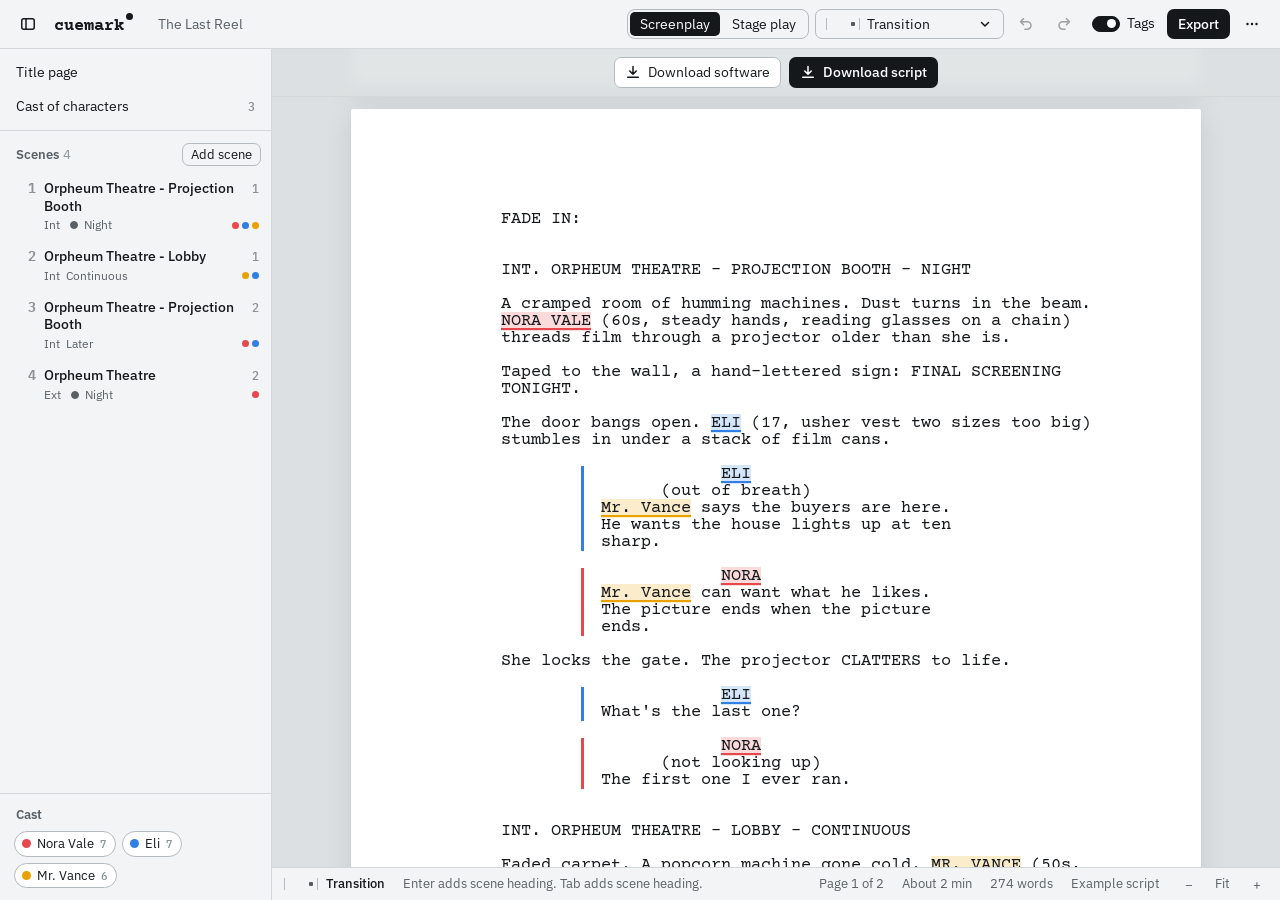
==== index.html @ 4fbd561c "Add the CueMark app with pinned download buttons Single-page screenwriting app: film and stage play " ====
<!DOCTYPE html>
<html lang="en">
<head>
<meta charset="utf-8">
<meta name="viewport" content="width=device-width, initial-scale=1">
<title>CueMark Script Writer</title>
<link rel="preconnect" href="https://fonts.googleapis.com">
<link rel="preconnect" href="https://fonts.gstatic.com" crossorigin>
<link rel="stylesheet" href="https://fonts.googleapis.com/css2?family=Courier+Prime:ital,wght@0,400;0,700;1,400;1,700&family=IBM+Plex+Sans:wght@400;500;600&family=IBM+Plex+Sans+Condensed:wght@500;600&display=swap">
<style id="appcss">
:root{
  /* Ink and paper. The chrome carries no hue, so every color on screen is a cast member.
     Layout: index rail on the left, one US Letter page centre stage, a status strip underneath. */
  --desk:#dde0e2; --panel:#f2f4f5; --paper:#ffffff; --ink:#15181b; --ink-2:#596167; --ink-3:#8a9197;
  --rule:#d3d8db; --rule-2:#b4bbc0; --hover:#e7eaec; --inverse:#ffffff;
  --shadow:0 1px 2px rgb(21 24 27/.08),0 10px 28px rgb(21 24 27/.10);
  --ui:"IBM Plex Sans","Segoe UI",system-ui,sans-serif;
  --ui-c:"IBM Plex Sans Condensed","Arial Narrow",system-ui,sans-serif;
  --type:"Courier Prime","Courier New",Courier,monospace;
  color-scheme:light;
}
@media (prefers-color-scheme:dark){
  :root:not([data-theme="light"]){
    --desk:#0d0f11; --panel:#16191c; --paper:#1d2024; --ink:#e9e7e2; --ink-2:#a3a9ae; --ink-3:#737a80;
    --rule:#2a2f34; --rule-2:#414850; --hover:#23282d; --inverse:#15181b;
    --shadow:0 1px 2px rgb(0 0 0/.5),0 10px 28px rgb(0 0 0/.4);
    color-scheme:dark;
  }
}
:root[data-theme="dark"]{
  --desk:#0d0f11; --panel:#16191c; --paper:#1d2024; --ink:#e9e7e2; --ink-2:#a3a9ae; --ink-3:#737a80;
  --rule:#2a2f34; --rule-2:#414850; --hover:#23282d; --inverse:#15181b;
  --shadow:0 1px 2px rgb(0 0 0/.5),0 10px 28px rgb(0 0 0/.4);
  color-scheme:dark;
}

*{box-sizing:border-box}
html,body{height:100%;margin:0}
body{background:var(--desk);color:var(--ink);font:14px/1.4 var(--ui);-webkit-font-smoothing:antialiased;overflow:hidden}
button,input,textarea{font:inherit;color:inherit}
:focus-visible{outline:2px solid var(--ink);outline-offset:2px}
[hidden]{display:none!important}
h2,h3,p{margin:0}

#app{height:100%;display:grid;grid-template:auto minmax(0,1fr) auto/272px minmax(0,1fr);grid-template-areas:"bar bar" "side stage" "side status"}
#app.no-side{grid-template-columns:0 minmax(0,1fr)}
#app.no-side .side{display:none}

/* ---------- top bar ---------- */
.bar{grid-area:bar;display:flex;align-items:center;gap:6px;padding:8px 12px;background:var(--panel);border-bottom:1px solid var(--rule);min-width:0}
.mark{font:700 17px/1 var(--type);margin:0 8px 0 4px;white-space:nowrap}
.mark::after{content:"";display:inline-block;width:.42em;height:.42em;border-radius:50%;background:currentColor;vertical-align:.6em;margin-left:.12em}
.doc{max-width:30ch;overflow:hidden;text-overflow:ellipsis;color:var(--ink-2)}
.grow{flex:1 1 0;min-width:0}
.btn{display:inline-flex;align-items:center;gap:7px;border:1px solid transparent;border-radius:7px;background:none;padding:6px 10px;line-height:1.2;cursor:pointer;white-space:nowrap}
.btn:hover{background:var(--hover)}
.btn.line{border-color:var(--rule-2)}
.btn.solid{background:var(--ink);color:var(--inverse);font-weight:500}
.btn.solid:hover{opacity:.86}
.btn.icon{padding:0;width:32px;height:32px;justify-content:center}
.btn.sm{padding:3px 8px;font-size:12.5px}
.btn:disabled{opacity:.38;cursor:default}
.btn:disabled:hover{background:none}
.btn svg{width:16px;height:16px;flex:none;fill:none;stroke:currentColor;stroke-width:1.5;stroke-linecap:round;stroke-linejoin:round}
.seg{display:inline-flex;gap:2px;padding:2px;border:1px solid var(--rule-2);border-radius:8px}
.seg button{border:0;background:none;border-radius:5px;padding:4px 10px;cursor:pointer;white-space:nowrap;line-height:1.2}
.seg button[aria-pressed="true"]{background:var(--ink);color:var(--inverse)}
.seg button:not([aria-pressed="true"]):hover{background:var(--hover)}
.switch{display:inline-flex;align-items:center;gap:7px;padding:0 6px;cursor:pointer;user-select:none}
.switch input{appearance:none;-webkit-appearance:none;flex:none;width:28px;height:16px;border-radius:8px;border:1.5px solid var(--ink-2);margin:0;position:relative;cursor:pointer;transition:background .12s}
.switch input::after{content:"";position:absolute;top:2px;left:2px;width:9px;height:9px;border-radius:50%;background:var(--ink-2);transition:transform .12s}
.switch input:checked{background:var(--ink);border-color:var(--ink)}
.switch input:checked::after{background:var(--inverse);transform:translateX(12px)}
#b-el{min-width:13.5em;justify-content:flex-start}
#b-el svg{margin-left:auto}
/* a strip the width of the page, with a bar where this element sits on it */
.g{position:relative;flex:none;width:34px;height:12px;border-inline:1px solid var(--rule-2)}
.g::before{content:"";position:absolute;top:4px;height:4px;left:var(--l,0%);width:var(--w,100%);background:currentColor;border-radius:1px;opacity:.7}

/* ---------- index rail ---------- */
.side{grid-area:side;display:flex;flex-direction:column;min-height:0;background:var(--panel);border-right:1px solid var(--rule)}
.docnav{display:flex;flex-direction:column;padding:8px;gap:2px;border-bottom:1px solid var(--rule)}
.docnav button{display:flex;justify-content:space-between;align-items:baseline;border:0;background:none;border-radius:6px;padding:6px 8px;text-align:left;cursor:pointer}
.docnav button:hover{background:var(--hover)}
.docnav span{color:var(--ink-3);font:500 12.5px var(--ui-c);font-variant-numeric:tabular-nums}
.side-h{display:flex;align-items:center;justify-content:space-between;gap:8px;padding:12px 10px 4px 16px}
.side-h h2{font-size:12.5px;font-weight:600;color:var(--ink-2)}
.side-h h2 span{font-weight:400;color:var(--ink-3);margin-left:4px;font-variant-numeric:tabular-nums}
.ix-wrap{flex:1 1 0;min-height:80px;overflow:auto}
.ix{list-style:none;margin:0;padding:2px 0 12px}
.ix button{display:grid;grid-template-columns:2em minmax(0,1fr) auto;gap:0 8px;align-items:baseline;width:100%;border:0;border-left:3px solid transparent;background:none;padding:7px 12px 7px 5px;text-align:left;cursor:pointer}
.ix button:hover{background:var(--hover)}
.ix button[aria-current="true"]{background:var(--paper);border-left-color:var(--ink)}
.ix .n{font:600 15px/1.2 var(--ui-c);text-align:right;color:var(--ink-3);font-variant-numeric:tabular-nums}
.ix button[aria-current="true"] .n{color:var(--ink)}
.ix .loc{font-weight:500;line-height:1.25;overflow-wrap:anywhere}
.ix .pg{font:500 12.5px/1.5 var(--ui-c);color:var(--ink-3);font-variant-numeric:tabular-nums}
.ix .meta{grid-column:2/4;display:flex;align-items:center;gap:6px;min-height:16px;margin-top:2px;color:var(--ink-2);font-size:12px;line-height:1.3}
.ix .meta .snip{overflow:hidden;text-overflow:ellipsis;white-space:nowrap}
.dn{flex:none;width:8px;height:8px;border-radius:50%;border:1.5px solid var(--ink-2);margin-left:4px}
.dn.night{background:var(--ink-2)}
.dots{display:inline-flex;gap:3px;margin-left:auto;padding-left:6px}
.dots i{width:7px;height:7px;border-radius:50%;background:var(--c)}
.ix .sub button{grid-template-columns:2em minmax(0,1fr);padding-top:3px;padding-bottom:3px;color:var(--ink-2);font-size:12.5px}
.ix .grp{padding:10px 12px 2px 16px;font-size:12.5px;font-weight:600;color:var(--ink-2)}
.ix .none{padding:6px 16px;color:var(--ink-2);font-size:12.5px;line-height:1.45}
.castbar{border-top:1px solid var(--rule);max-height:34%;overflow:auto;padding-bottom:10px}
.chips{display:flex;flex-wrap:wrap;gap:6px;padding:4px 12px 2px 14px}
.chip{display:inline-flex;align-items:center;gap:6px;border:1px solid var(--rule-2);border-radius:999px;background:var(--paper);padding:3px 9px 3px 7px;font-size:12.5px;cursor:pointer;max-width:100%}
.chip:hover{border-color:var(--ink-2)}
.chip i{flex:none;width:9px;height:9px;border-radius:50%;background:var(--c)}
.chip b{font:500 12px var(--ui-c);color:var(--ink-3);font-variant-numeric:tabular-nums}
.chip.ghost{border-style:dashed;background:none}
.side .none{padding:2px 16px 4px;color:var(--ink-2);font-size:12.5px;line-height:1.45}

/* ---------- the pages ---------- */
.stage{grid-area:stage;position:relative;overflow:auto;padding:24px 16px 96px;font-size:var(--fs,16px);scroll-padding-top:64px}
.dock{position:sticky;top:-24px;left:-16px;z-index:20;display:flex;justify-content:center;gap:8px;margin:-24px -16px 14px;padding:8px 16px;font:14px/1.4 var(--ui);background:var(--desk);background:color-mix(in srgb,var(--desk) 84%,transparent);-webkit-backdrop-filter:blur(8px);backdrop-filter:blur(8px);border-bottom:1px solid transparent}
.dock.stuck{border-bottom-color:var(--rule)}
.dock .btn.line{background:var(--paper)}
.dock .btn.line:hover{background:var(--hover)}
.paper{position:relative;width:85ch;margin:0 auto 24px;background:var(--paper);color:var(--ink);font:1em/1 var(--type);box-shadow:var(--shadow);border-radius:2px}
.paper input,.paper textarea{display:block;border:0;border-radius:2px;background:none;padding:0;margin:0;outline:none;resize:none;font:inherit;line-height:1;color:inherit;min-width:0}
.paper input::placeholder,.paper textarea::placeholder{color:var(--ink-3);opacity:1}
.paper input:hover,.paper textarea:hover{background:var(--hover)}
.paper input:focus,.paper textarea:focus{background:var(--hover);box-shadow:0 0 0 .25em var(--hover)}

.paper.script{padding:6em 9.5ch 6em 15ch;min-height:66em}
[data-format="stage"] .paper.script{padding-left:10ch}
#script{outline:none;min-height:40em;caret-color:var(--ink)}
.el{position:relative;margin:0 0 0 -3ch;padding:var(--mt,0em) var(--pr,0ch) 0 calc(3ch + var(--pl,0ch));min-height:1em;white-space:pre-wrap;overflow-wrap:break-word;
  background-image:linear-gradient(var(--tag-c,transparent),var(--tag-c,transparent)),linear-gradient(90deg,var(--pg-c,transparent) 55%,transparent 0);
  background-size:3px calc(100% - var(--mt,0em)),9px 1px;background-position:var(--rail,1ch) var(--mt,0em),0 calc(var(--mt,0em)/2);background-repeat:no-repeat,repeat-x}
.el:first-child{--mt:0em!important}
.el.pg{--pg-c:var(--rule-2)}
.tags-on .el.sp{--tag-c:var(--tag)}
.el.is-empty::after{content:attr(data-ph);color:var(--ink-3);text-decoration:none}
.el.pw::before{content:"("}
.el.pw::after{content:")"}
.el.pw.is-empty::after{content:attr(data-ph) ")"}
.el.lb::before{position:absolute;left:3ch;top:var(--mt,0em)}
.t-note{--mt:1em;color:var(--ink-2);font-style:italic}
.t-note::before{content:"[[ ";color:var(--ink-3);font-style:normal}
.t-note::after{content:" ]]";color:var(--ink-3);font-style:normal}
.t-note.is-empty::after{content:attr(data-ph) " ]]"}

[data-format="film"] .el{--rail:11ch}
[data-format="film"] .t-scene{--mt:2em;text-transform:uppercase}
[data-format="film"] .t-action{--mt:1em}
[data-format="film"] .t-character{--mt:1em;--pl:22ch;text-transform:uppercase}
[data-format="film"] .t-paren{--pl:17ch;--pr:20ch;text-indent:-1ch}
[data-format="film"] .t-dialogue{--pl:10ch;--pr:15ch}
[data-format="film"] .t-transition{--mt:1em;text-align:right;text-transform:uppercase}
[data-format="film"] .t-transition.left{text-align:left}
[data-format="film"] .t-sub,[data-format="film"] .t-shot{--mt:1em;text-transform:uppercase}

[data-format="stage"] .el{--rail:1ch}
[data-format="stage"] .t-act,[data-format="stage"] .t-scene{--mt:1em;--pl:30ch;text-decoration:underline}
[data-format="stage"] .t-setting,[data-format="stage"] .t-atrise{--mt:1em;--pl:30ch}
[data-format="stage"] .t-setting::before{content:"SETTING:"}
[data-format="stage"] .t-atrise::before{content:"AT RISE:"}
[data-format="stage"] .t-character{--mt:1em;--pl:30ch;text-transform:uppercase}
[data-format="stage"] .t-paren{--pl:26ch;text-indent:-1ch}
[data-format="stage"] .t-direction{--mt:1em;--pl:26ch;text-indent:-1ch}

.ticks{position:absolute;inset:0;pointer-events:none}
.ticks span{position:absolute;right:1.5ch;transform:translateY(-50%);padding:0 .6ch;background:var(--paper);color:var(--ink-3);font:500 .72em/1.2 var(--ui-c);font-variant-numeric:tabular-nums}

/* title page */
.paper.title{height:66em}
.tp-main{position:absolute;top:21em;left:15ch;right:10ch;display:flex;flex-direction:column;align-items:center}
.tp-main input{width:100%;text-align:center}
#tp-title{font-weight:700;text-transform:uppercase}
#tp-title::placeholder{text-transform:none;font-weight:400}
#tp-credit{margin-top:3em}
#tp-author{margin-top:1em}
#tp-based{margin-top:3em}
.tp-rule,#tp-desc{display:none}
#tp-contact{position:absolute;left:15ch;bottom:6em;width:32ch;height:4em}
#tp-draft{position:absolute;right:10ch;bottom:6em;width:26ch;text-align:right}
[data-format="stage"] .tp-main{left:40ch;align-items:flex-start}
[data-format="stage"] .tp-main input{text-align:left}
[data-format="stage"] #tp-title{font-weight:400}
[data-format="stage"] .tp-rule{display:block;height:1em;white-space:pre;overflow:hidden;max-width:100%}
[data-format="stage"] #tp-desc{display:block;margin-top:1em}
[data-format="stage"] #tp-credit,[data-format="stage"] #tp-author{margin-top:1em}
[data-format="stage"] #tp-based,[data-format="stage"] #tp-draft{display:none}
[data-format="stage"] #tp-contact{left:auto;right:10ch;width:30ch}

/* cast page */
.paper.cast{padding:6em 10ch 5em 15ch;line-height:1.2}
.paper.cast input{height:1.2em;line-height:1.2}
.paper.cast textarea{line-height:1.2}
.cast-h{font:inherit;text-align:center;text-decoration:underline;margin-bottom:2em}
.cast-row{position:relative;display:grid;grid-template-columns:25ch minmax(0,1fr);row-gap:.25em;margin-bottom:1em}
.cast-row .who{display:flex;min-width:0}
.cast-row .nm{flex:0 1 auto;min-width:3ch}
.cast-row .ds{width:100%;overflow:hidden}
.sw{position:absolute;left:-3.25ch;top:0;width:1.15em;height:1.15em;border:0;border-radius:50%;background:var(--c);padding:0;cursor:pointer}
.sw:hover{box-shadow:0 0 0 3px var(--hover)}
.cast-row .x{position:absolute;right:-4ch;top:-.2em;width:1.4em;height:1.4em;border:0;border-radius:4px;background:none;color:var(--ink-3);font:400 1em/1 var(--ui);cursor:pointer;opacity:0}
.cast-row:hover .x,.cast-row:focus-within .x{opacity:1}
.cast-row .x:hover{background:var(--hover);color:var(--ink)}
.aka{grid-column:2;display:flex;flex-wrap:wrap;gap:.2em 2ch;align-items:baseline;font:.75em/1.3 var(--ui);color:var(--ink-2)}
.aka label{display:flex;align-items:baseline;gap:.8ch;flex:1 1 20ch;min-width:0}
.paper.cast .aka input{flex:1;font:inherit;height:1.4em;line-height:1.3}
.aka .stat{color:var(--ink-3);font-variant-numeric:tabular-nums}
.cast-row.add{align-items:baseline;margin-top:2em;padding-top:1.4em;border-top:1px dashed var(--rule-2)}
.cast-row.add .sw{top:1.4em;cursor:default}
.cast-row.add .nm{flex:1}
.cast-row.add .ds-wrap{display:flex;gap:1.5ch;align-items:baseline}
.cast-row.add .ds-wrap input{flex:1}
.cast-row.add .btn{font:500 .78em/1.2 var(--ui);padding:.45em .9em}
.cast-note{font:.75em/1.45 var(--ui);color:var(--ink-2);max-width:62ch}
.cast-suggest{display:flex;flex-wrap:wrap;gap:.5em;align-items:center;margin:1.2em 0 0;font:.75em/1.4 var(--ui);color:var(--ink-2)}
.cast-suggest .chip{font-size:1em}
.cast-meta{margin-top:2em}
.cast-meta h3{font:inherit;text-align:center;text-decoration:underline;margin:1em 0}
.cast-meta input{width:100%}
[data-format="film"] .cast-meta{display:none}

/* ---------- status strip ---------- */
.status{grid-area:status;display:flex;align-items:center;gap:18px;padding:5px 12px;background:var(--panel);border-top:1px solid var(--rule);color:var(--ink-2);font-size:12.5px;white-space:nowrap;min-width:0;overflow:hidden}
.status .now{display:inline-flex;align-items:center;gap:8px;color:var(--ink);font-weight:500}
.status .next{overflow:hidden;text-overflow:ellipsis}
.status .num{font-variant-numeric:tabular-nums}
.zoom{display:inline-flex;align-items:center;gap:2px}
.zoom button{width:22px;height:22px;border:0;border-radius:5px;background:none;cursor:pointer;line-height:1}
.zoom button:hover{background:var(--hover)}
.zoom output{min-width:3.4em;text-align:center;font-variant-numeric:tabular-nums}

/* ---------- menus, completion, hints ---------- */
.menu{position:fixed;z-index:60;min-width:248px;max-width:min(380px,calc(100vw - 16px));max-height:calc(100vh - 16px);overflow:auto;background:var(--paper);color:var(--ink);border:1px solid var(--rule-2);border-radius:10px;box-shadow:var(--shadow);padding:6px;font:13.5px/1.3 var(--ui)}
.menu .seg{display:flex;margin:0 0 6px}
.menu .seg button{flex:1}
.menu [role="menuitem"]{display:flex;align-items:center;gap:10px;width:100%;border:0;border-radius:6px;background:none;padding:6px 8px;text-align:left;cursor:pointer}
.menu [role="menuitem"]:hover,.menu [role="menuitem"].on{background:var(--hover)}
.menu .lab{font-weight:500;white-space:nowrap}
.menu .hint{margin-left:auto;padding-left:10px;color:var(--ink-2);font-size:12px;text-align:right}
.menu .cur .lab::after{content:"this line";margin-left:8px;font-weight:400;font-size:11.5px;color:var(--ink-3)}
.menu hr{border:0;border-top:1px solid var(--rule);margin:6px 2px}
.menu .foot{padding:4px 8px 2px;color:var(--ink-3);font-size:11.5px}
.menu .dot{flex:none;width:10px;height:10px;border-radius:50%;background:var(--c)}
.pal{display:grid;grid-template-columns:repeat(7,26px);gap:8px;padding:6px}
.pal button{width:26px;height:26px;border-radius:50%;border:0;background:var(--c);cursor:pointer;padding:0}
.pal button.on{box-shadow:0 0 0 2px var(--paper),0 0 0 4px var(--ink)}
.pal button:disabled{opacity:.22;cursor:default}
.pal-custom{display:flex;align-items:center;justify-content:space-between;gap:10px;padding:6px 8px 4px;color:var(--ink-2);font-size:12.5px}
.pal-custom input{width:44px;height:24px;padding:0;border:1px solid var(--rule-2);border-radius:5px;background:none;cursor:pointer}
.ac{position:fixed;z-index:55;min-width:12ch;max-width:min(60ch,calc(100vw - 16px));background:var(--paper);border:1px solid var(--rule-2);border-radius:8px;box-shadow:var(--shadow);padding:4px;font:14px/1.2 var(--type)}
.ac div{padding:5px 8px;border-radius:5px;cursor:pointer;white-space:nowrap;overflow:hidden;text-overflow:ellipsis}
.ac div.on,.ac div:hover{background:var(--hover)}
.tip{position:fixed;z-index:58;max-width:320px;display:flex;gap:8px;align-items:baseline;background:var(--ink);color:var(--inverse);border-radius:7px;padding:6px 10px;font-size:12.5px;line-height:1.35;pointer-events:none}
.tip i{flex:none;width:8px;height:8px;border-radius:50%;background:var(--c)}
.tip b{font-weight:600}
.toast{position:fixed;z-index:70;left:50%;bottom:44px;transform:translateX(-50%);display:flex;align-items:center;gap:10px;max-width:calc(100vw - 32px);background:var(--ink);color:var(--inverse);border-radius:9px;padding:9px 14px;font-size:13.5px;box-shadow:var(--shadow)}
.toast i{flex:none;width:9px;height:9px;border-radius:50%;background:var(--c)}
.toast button{border:0;background:none;color:inherit;font-weight:600;text-decoration:underline;cursor:pointer;padding:0 2px}

/* ---------- dialogs ---------- */
dialog{border:1px solid var(--rule-2);border-radius:12px;background:var(--panel);color:var(--ink);padding:0;box-shadow:var(--shadow);max-width:calc(100vw - 24px);max-height:calc(100vh - 24px)}
dialog::backdrop{background:rgb(10 12 14/.45)}
.dlg{display:flex;flex-direction:column;gap:14px;padding:20px;width:min(440px,calc(100vw - 26px))}
.dlg h2{font-size:17px;font-weight:600}
.dlg p{color:var(--ink-2);line-height:1.5}
.dlg .row{display:flex;justify-content:flex-end;gap:8px;margin-top:4px}
.dlg fieldset{border:0;padding:0;margin:0;display:flex;flex-direction:column;gap:6px}
.dlg legend{padding:0;margin-bottom:6px;font-weight:500}
.ck{display:flex;align-items:flex-start;gap:8px;cursor:pointer;line-height:1.35}
.ck input{margin:2px 0 0;accent-color:var(--ink)}
.ck small{display:block;color:var(--ink-2);font-size:12.5px}
.keys{display:grid;grid-template-columns:auto 1fr;gap:8px 16px;font-size:13.5px;margin:0}
.keys dt{font-weight:500;white-space:nowrap}
.keys dd{margin:0;color:var(--ink-2)}
#dlg-export{width:min(1120px,calc(100vw - 24px));height:min(860px,calc(100vh - 24px))}
#dlg-export[open]{display:flex}
.ex{flex:1;display:grid;grid-template-columns:280px minmax(0,1fr);min-height:0;min-width:0}
.ex-side{display:flex;flex-direction:column;gap:14px;padding:20px;border-right:1px solid var(--rule);overflow:auto}
.ex-side h2{font-size:17px;font-weight:600}
.ex-side p{color:var(--ink-2);font-size:13px;line-height:1.5}
.ex-actions{display:flex;flex-direction:column;gap:8px}
.ex-actions .btn,#ex-close{justify-content:center;padding:8px 10px}
.ex-view{overflow:auto;background:var(--desk);padding:20px 16px;font-size:var(--pfs,12px)}
pre.pg{width:85ch;height:66em;margin:0 auto 18px;overflow:hidden;background:#fff;color:#000;font:1em/1 "Courier New",Courier,"Courier Prime",monospace;box-shadow:var(--shadow)}
pre.pg b{font-weight:700}
pre.pg u{text-decoration-thickness:1px;text-underline-offset:.12em}
#printroot{display:none}

/* ---------- narrower windows ---------- */
@media (max-width:1100px){.doc{display:none}}
@media (max-width:900px){
  #app,#app.no-side{grid-template-columns:0 minmax(0,1fr)}
  .side,#app.no-side .side{display:flex;position:fixed;top:49px;bottom:0;left:0;width:min(300px,86vw);z-index:40;box-shadow:var(--shadow);transform:translateX(-104%);transition:transform .16s}
  #app.drawer .side{transform:none}
  #fmt{display:none}
  .status .next{display:none}
  #b-el{min-width:0}
}
@media (max-width:640px){
  .mark,.switch span,#b-undo,#b-redo,#st-words,#st-time,.zoom{display:none}
  .bar{padding:8px}
  .stage{padding:12px 8px 80px;font-size:14px!important}
  .dock{top:-12px;left:-8px;margin:-12px -8px 10px;padding:6px 8px;font-size:13px}
  .dock .btn{padding:6px 9px}
  .paper{width:auto}
  .paper.script,[data-format="stage"] .paper.script{padding:2.5em 1.5ch 3em 3.5ch}
  [data-format="film"] .el{--rail:6.5ch}
  [data-format="film"] .t-character{--pl:14ch}
  [data-format="film"] .t-paren{--pl:10ch;--pr:5ch}
  [data-format="film"] .t-dialogue{--pl:5.5ch;--pr:4ch}
  [data-format="stage"] .t-act,[data-format="stage"] .t-scene,[data-format="stage"] .t-setting,[data-format="stage"] .t-atrise,[data-format="stage"] .t-character{--pl:13ch}
  [data-format="stage"] .t-paren,[data-format="stage"] .t-direction{--pl:10ch}
  .ticks span{right:.2ch}
  .paper.title{height:auto;padding:4em 2ch 2em}
  .tp-main,#tp-contact,#tp-draft,[data-format="stage"] .tp-main,[data-format="stage"] #tp-contact{position:static;width:100%}
  #tp-contact{margin-top:6em}
  #tp-draft{text-align:left;margin-top:1em}
  .paper.cast{padding:3em 2ch 3em 4.5ch}
  .cast-row{grid-template-columns:minmax(0,1fr)}
  .aka{grid-column:1}
  .cast-row .x{right:-1.5ch;opacity:1}
  .ex{grid-template-columns:minmax(0,1fr);grid-template-rows:auto minmax(0,1fr)}
  .ex-side{border-right:0;border-bottom:1px solid var(--rule)}
}
@media (prefers-reduced-motion:reduce){*{transition:none!important;scroll-behavior:auto!important}}

@media print{
  @page{size:8.5in 11in;margin:0}
  html,body{height:auto;overflow:visible;background:#fff}
  body>*{display:none!important}
  body>#printroot{display:block!important}
  #printroot pre.pg{width:8.5in;height:11in;margin:0;box-shadow:none;font:12pt/12pt "Courier New",Courier,monospace;break-after:page}
}
</style>
<style id="tagcss"></style>
</head>
<body>
<div id="app" data-format="film">
  <header class="bar">
    <button class="btn icon" id="b-side" type="button" aria-label="Show or hide the index" title="Index"><svg viewBox="0 0 16 16"><rect x="1.75" y="2.75" width="12.5" height="10.5" rx="2"/><path d="M6 2.75v10.5"/></svg></button>
    <span class="mark">cuemark</span>
    <button class="btn doc" id="b-title" type="button" title="Go to the title page"><span id="doc-name">Untitled script</span></button>
    <span class="grow"></span>
    <div class="seg" id="fmt" role="group" aria-label="Script format">
      <button type="button" data-f="film" aria-pressed="true">Screenplay</button>
      <button type="button" data-f="stage" aria-pressed="false">Stage play</button>
    </div>
    <button class="btn line keep" id="b-el" type="button" aria-haspopup="menu" title="Change what this line is"><i class="g" id="el-g"></i><span id="el-name">Action</span><svg viewBox="0 0 16 16"><path d="M4.5 6.5 8 10l3.5-3.5"/></svg></button>
    <button class="btn icon keep" id="b-undo" type="button" aria-label="Undo" title="Undo"><svg viewBox="0 0 16 16"><path d="M5.5 2.75 2.5 5.75l3 3M2.5 5.75h6.75a3.75 3.75 0 0 1 0 7.5H7"/></svg></button>
    <button class="btn icon keep" id="b-redo" type="button" aria-label="Redo" title="Redo"><svg viewBox="0 0 16 16"><path d="m10.5 2.75 3 3-3 3M13.5 5.75H6.75a3.75 3.75 0 0 0 0 7.5H9"/></svg></button>
    <label class="switch" title="Show or hide character colors"><input type="checkbox" id="tags" checked><span>Tags</span></label>
    <button class="btn solid" id="b-export" type="button">Export</button>
    <button class="btn icon" id="b-more" type="button" aria-haspopup="menu" aria-label="More" title="More"><svg viewBox="0 0 16 16"><path d="M3.5 8h.01M8 8h.01M12.5 8h.01" stroke-width="2.4"/></svg></button>
  </header>

  <aside class="side" id="side" aria-label="Index">
    <nav class="docnav">
      <button type="button" data-go="title">Title page</button>
      <button type="button" data-go="cast">Cast of characters <span id="cast-n"></span></button>
    </nav>
    <div class="side-h"><h2>Scenes<span id="scene-n"></span></h2><button class="btn sm line" id="b-scene" type="button">Add scene</button></div>
    <div class="ix-wrap"><ol class="ix" id="ix"></ol></div>
    <div class="castbar">
      <div class="side-h"><h2>Cast</h2></div>
      <div class="chips" id="chips"></div>
    </div>
  </aside>

  <main class="stage" id="stage">
    <div class="dock" id="dock" role="toolbar" aria-label="Downloads">
      <button class="btn line" id="b-dl-app" type="button" title="Save this app as one HTML file that opens offline"><svg viewBox="0 0 16 16"><path d="M8 2.5v7.75M4.75 7 8 10.25 11.25 7M2.75 13.25h10.5"/></svg>Download software</button>
      <button class="btn solid" id="b-dl-script" type="button" title="Save the script as a clean Courier PDF"><svg viewBox="0 0 16 16"><path d="M8 2.5v7.75M4.75 7 8 10.25 11.25 7M2.75 13.25h10.5"/></svg>Download script</button>
    </div>
    <section class="paper title" id="p-title" aria-label="Title page">
      <div class="tp-main">
        <input id="tp-title" placeholder="Title" aria-label="Title" autocomplete="off">
        <div class="tp-rule" aria-hidden="true"></div>
        <input id="tp-desc" placeholder="A Play in Two Acts" aria-label="Description line" autocomplete="off">
        <input id="tp-credit" placeholder="Written by" aria-label="Credit line" autocomplete="off">
        <input id="tp-author" placeholder="Your name" aria-label="Author" autocomplete="off">
        <input id="tp-based" placeholder="Based on (optional)" aria-label="Based on" autocomplete="off">
      </div>
      <textarea id="tp-contact" placeholder="Email&#10;Phone" aria-label="Contact details"></textarea>
      <input id="tp-draft" placeholder="Draft date (optional)" aria-label="Draft date" autocomplete="off">
    </section>

    <section class="paper cast" id="p-cast" aria-label="Cast of characters">
      <h2 class="cast-h">Cast of Characters</h2>
      <div id="cast-rows"></div>
      <form class="cast-row add" id="cast-add" autocomplete="off">
        <span class="sw" id="next-sw" aria-hidden="true"></span>
        <div class="who"><input class="nm" id="add-name" placeholder="Character name" aria-label="New character name" spellcheck="false"><span>:</span></div>
        <div class="ds-wrap"><input id="add-desc" placeholder="Age, role, a trait or two" aria-label="New character description"><button class="btn solid" type="submit">Add to cast</button></div>
        <p class="cast-note aka">Each character gets a color of their own. It marks their name, their lines and every mention through the script, and it stays out of exports.</p>
      </form>
      <div class="cast-suggest" id="cast-suggest" hidden></div>
      <div class="cast-meta">
        <h3>Scene</h3>
        <input id="cm-scene" placeholder="Where the play happens" aria-label="Scene" autocomplete="off">
        <h3>Time</h3>
        <input id="cm-time" placeholder="When it happens" aria-label="Time" autocomplete="off">
      </div>
    </section>

    <section class="paper script" id="p-script" aria-label="Script">
      <div id="script" contenteditable="true" spellcheck="true" role="textbox" aria-multiline="true" aria-label="Script"></div>
      <div class="ticks" id="ticks" aria-hidden="true"></div>
    </section>
  </main>

  <footer class="status">
    <span class="now"><i class="g" id="st-g"></i><span id="st-el"></span></span>
    <span class="next" id="st-next"></span>
    <span class="grow"></span>
    <span class="num" id="st-page"></span>
    <span class="num" id="st-time"></span>
    <span class="num" id="st-words"></span>
    <span id="st-save"></span>
    <span class="zoom"><button type="button" id="z-out" aria-label="Smaller page">−</button><output id="z-val">Fit</output><button type="button" id="z-in" aria-label="Larger page">+</button></span>
  </footer>
</div>

<div class="menu" id="menu" role="menu" hidden></div>
<div class="ac" id="ac" hidden></div>
<div class="tip" id="tip" hidden></div>
<div class="toast" id="toast" role="status" hidden></div>
<input type="file" id="file" accept=".json,.txt,.fountain,application/json,text/plain" hidden>

<dialog id="dlg-export" aria-labelledby="ex-h">
  <div class="ex">
    <div class="ex-side">
      <h2 id="ex-h">Export</h2>
      <p id="ex-sum"></p>
      <label class="ck"><input type="checkbox" id="ex-title" checked><span>Title page</span></label>
      <label class="ck"><input type="checkbox" id="ex-cast" checked><span>Cast of characters page</span></label>
      <div class="ex-actions">
        <button class="btn solid" id="ex-pdf" type="button">Download PDF</button>
        <button class="btn line" id="ex-print" type="button">Print</button>
        <button class="btn line" id="ex-txt" type="button">Download text file</button>
        <button class="btn line" id="ex-copy" type="button">Copy script text</button>
      </div>
      <p id="ex-note" hidden></p>
      <span class="grow"></span>
      <button class="btn line" id="ex-close" type="button">Close</button>
    </div>
    <div class="ex-view" id="ex-view" tabindex="0" aria-label="Page preview"></div>
  </div>
</dialog>

<dialog id="dlg-new" aria-labelledby="new-h">
  <form class="dlg" method="dialog" id="new-form">
    <h2 id="new-h">New script</h2>
    <p>This replaces the script you have open. Save a project file first if you want to keep it.</p>
    <fieldset>
      <legend>Format</legend>
      <label class="ck"><input type="radio" name="nf" id="nf-film" value="film" checked><span>Screenplay<small>Film layout: scene headings, action, dialogue, transitions</small></span></label>
      <label class="ck"><input type="radio" name="nf" id="nf-stage" value="stage"><span>Stage play<small>Playscript layout: acts, scenes, setting, stage directions</small></span></label>
    </fieldset>
    <fieldset>
      <legend>Start with</legend>
      <label class="ck"><input type="radio" name="ns" id="ns-blank" value="blank" checked><span>A blank script</span></label>
      <label class="ck"><input type="radio" name="ns" id="ns-sample" value="sample"><span>The example script</span></label>
    </fieldset>
    <div class="row"><button class="btn line" type="button" id="new-cancel">Cancel</button><button class="btn solid" type="submit">Start new script</button></div>
  </form>
</dialog>

<dialog id="dlg-keys" aria-labelledby="keys-h">
  <div class="dlg">
    <h2 id="keys-h">Writing shortcuts</h2>
    <dl class="keys">
      <dt>Right-click</dt><dd>Add a new element, or change what the current line is</dd>
      <dt>Enter</dt><dd>Start the element that usually comes next</dd>
      <dt>Tab</dt><dd>Switch an empty line, or add the usual alternative</dd>
      <dt><span class="alt-key">Alt</span> + 1 to 9</dt><dd>Change the current line, in menu order</dd>
      <dt>int. or ext.</dt><dd>Typed at the start of a line, becomes a scene heading</dd>
      <dt>(</dt><dd>Typed first on a line inside a speech, becomes an acting direction</dd>
      <dt><span class="mod-key">Ctrl</span> + B, I, U</dt><dd>Bold, italic, underline. Shown as marks here, set properly on export</dd>
      <dt><span class="mod-key">Ctrl</span> + Z</dt><dd>Undo. Add Shift to redo</dd>
      <dt>Shift + right-click</dt><dd>The browser's own menu, with spelling suggestions</dd>
    </dl>
    <div class="row"><button class="btn solid" type="button" id="keys-close">Done</button></div>
  </div>
</dialog>

<div id="printroot"></div>
<script>
(function () {
'use strict';
const $ = (s, r = document) => r.querySelector(s);
const $$ = (s, r = document) => Array.from(r.querySelectorAll(s));
const SELF = (() => {
  try {
    const mine = ['app', 'menu', 'ac', 'tip', 'toast', 'file', 'dlg-export', 'dlg-new', 'dlg-keys', 'printroot'];
    const head = Array.from(document.head.children).filter(n => n.tagName === 'META' || n.tagName === 'TITLE' || (n.tagName === 'LINK' && /fonts\.g/.test(n.href || ''))).map(n => n.outerHTML).join('\n');
    return {head, css: $('#appcss').textContent, body: mine.map(id => document.getElementById(id).outerHTML).join('\n'), js: document.currentScript.textContent};
  } catch (e) { return null; }
})();
const esc = s => String(s == null ? '' : s).replace(/[&<>"]/g, c => ({'&': '&amp;', '<': '&lt;', '>': '&gt;', '"': '&quot;'}[c]));
const rid = () => Math.random().toString(36).slice(2, 9);
const clean = s => String(s == null ? '' : s).replace(/ /g, ' ').replace(/\s*[\r\n]+\s*/g, ' ');
const reduced = matchMedia('(prefers-reduced-motion: reduce)').matches;
const isMac = /Mac|iPhone|iPad/.test(navigator.platform || navigator.userAgent);
const hosted = () => !!(window.claude && typeof window.claude.use === 'function');
const cap = n => hosted() ? Promise.resolve().then(() => window.claude.use(n)).catch(() => null) : Promise.resolve(null);
const store = {
  get(k) { try { return JSON.parse(localStorage.getItem(k)); } catch (e) { return null; } },
  set(k, v) { try { localStorage.setItem(k, JSON.stringify(v)); return true; } catch (e) { return false; } }
};
const roman = n => { let s = ''; [[100, 'C'], [90, 'XC'], [50, 'L'], [40, 'XL'], [10, 'X'], [9, 'IX'], [5, 'V'], [4, 'IV'], [1, 'I']].forEach(([v, r]) => { while (n >= v) { s += r; n -= v; } }); return s || 'I'; };
const unroman = s => { const v = {I: 1, V: 5, X: 10, L: 50, C: 100}; let n = 0; s = String(s).toUpperCase(); for (let i = 0; i < s.length; i++) { const a = v[s[i]] || 0, b = v[s[i + 1]] || 0; n += a < b ? -a : a; } return n || 1; };
const titleCase = s => String(s).toLowerCase().replace(/(^|[\s\-\/.'’(])([\p{L}])/gu, (m, a, b) => a + b.toUpperCase());
const plural = (n, w) => n + ' ' + w + (n === 1 ? '' : 's');

/* Column numbers are tenths of an inch from the left edge of a US Letter page (Courier 12pt is 10 characters to the inch). */
const F = {
  film: {
    name: 'Screenplay', base: 'action',
    order: ['scene', 'action', 'character', 'paren', 'dialogue', 'transition', 'sub', 'shot', 'note'],
    types: {
      scene: {label: 'Scene heading', hint: 'INT. or EXT., place, time of day', ph: 'INT. LOCATION - DAY', col: 15, w: 60, gw: 42, caps: 1, before: 2, enter: 'action', tab: 'action', ix: 'scene'},
      action: {label: 'Action', hint: 'Description of what we see and hear', ph: 'Describe what we see and hear', col: 15, w: 60, before: 1, enter: 'action', tab: 'character', tabNew: 'character'},
      character: {label: 'Character', hint: 'Who speaks next', ph: 'CHARACTER', col: 37, w: 38, gw: 13, caps: 1, before: 1, enter: 'dialogue', tab: 'transition', tabNew: 'paren'},
      paren: {label: 'Parenthetical', hint: 'Acting direction for the line', ph: 'acting direction', col: 31, w: 24, gw: 18, wrap: 1, before: 0, enter: 'dialogue', tab: 'dialogue', tabNew: 'dialogue'},
      dialogue: {label: 'Dialogue', hint: 'What the character says', ph: 'Dialogue', col: 25, w: 35, before: 0, enter: 'action', tab: 'paren', tabNew: 'paren'},
      transition: {label: 'Transition', hint: 'CUT TO: or FADE OUT.', ph: 'CUT TO:', col: 15, w: 60, gw: 11, right: 1, caps: 1, before: 1, enter: 'scene', tab: 'scene', tabNew: 'scene'},
      sub: {label: 'Subheading', hint: 'A new spot inside the same scene', ph: 'LATER', col: 15, w: 60, gw: 16, caps: 1, before: 1, enter: 'action', tab: 'shot', ix: 'sub'},
      shot: {label: 'Shot', hint: 'A camera direction, used sparingly', ph: 'CLOSE ON', col: 15, w: 60, gw: 22, caps: 1, before: 1, enter: 'action', tab: 'action', keep: 1},
      note: {label: 'Note', hint: 'For you only, left out of exports', ph: 'Note to self', col: 15, w: 60, skip: 1, before: 1, enter: 'action', tab: 'action'}
    }
  },
  stage: {
    name: 'Stage play', base: 'direction',
    order: ['act', 'scene', 'setting', 'atrise', 'character', 'paren', 'dialogue', 'direction', 'note'],
    types: {
      act: {label: 'Act', hint: 'ACT I, underlined', ph: 'ACT I', col: 40, w: 35, gw: 7, u: 1, before: 1, enter: 'scene', tab: 'scene', tabNew: 'scene', ix: 'group'},
      scene: {label: 'Scene', hint: 'Scene 1, underlined', ph: 'Scene 1', col: 40, w: 35, gw: 10, u: 1, before: 1, enter: 'setting', tab: 'setting', tabNew: 'setting', ix: 'scene'},
      setting: {label: 'Setting', hint: 'Description of the stage', ph: 'Describe the stage and what is on it', col: 40, w: 35, lab: 'SETTING:', before: 1, enter: 'atrise', tab: 'atrise', tabNew: 'atrise', keep: 1},
      atrise: {label: 'At rise', hint: 'Description as the lights come up', ph: 'Describe what we see as the lights come up', col: 40, w: 35, lab: 'AT RISE:', before: 1, enter: 'character', tab: 'character', tabNew: 'character'},
      character: {label: 'Character', hint: 'Who speaks next', ph: 'CHARACTER', col: 40, w: 35, gw: 13, caps: 1, before: 1, enter: 'dialogue', tab: 'direction', tabNew: 'paren'},
      paren: {label: 'Acting direction', hint: 'How the line is delivered', ph: 'acting direction', col: 35, w: 40, gw: 18, wrap: 1, before: 0, enter: 'dialogue', tab: 'dialogue', tabNew: 'dialogue'},
      dialogue: {label: 'Dialogue', hint: 'What the character says', ph: 'Dialogue', col: 10, w: 65, before: 0, enter: 'character', tab: 'character', tabNew: 'direction'},
      direction: {label: 'Stage direction', hint: 'Movement and action on stage', ph: 'stage direction', col: 35, w: 40, wrap: 1, before: 1, enter: 'character', tab: 'dialogue', tabNew: 'character'},
      note: {label: 'Note', hint: 'For you only, left out of exports', ph: 'Note to self', col: 10, w: 65, skip: 1, before: 1, enter: 'direction', tab: 'direction'}
    }
  }
};
const CONV = {
  film: {scene: 'scene', action: 'direction', character: 'character', paren: 'paren', dialogue: 'dialogue', transition: 'direction', sub: 'direction', shot: 'direction', note: 'note'},
  stage: {act: 'sub', scene: 'scene', setting: 'action', atrise: 'action', character: 'character', paren: 'paren', dialogue: 'dialogue', direction: 'action', note: 'note'}
};
const TIMES = ['DAY', 'NIGHT', 'MORNING', 'EVENING', 'DAWN', 'DUSK', 'CONTINUOUS', 'LATER', 'MOMENTS LATER'];
const TRANS = ['CUT TO:', 'FADE OUT.', 'DISSOLVE TO:', 'SMASH CUT TO:', 'MATCH CUT TO:', 'FADE TO BLACK.', 'FADE IN:'];
const PALETTE = ['#e5484d', '#2f7fe6', '#e9a100', '#12a594', '#8e4ec6', '#f76b15', '#3d9a50', '#d6409f', '#00a2c7', '#a87c56', '#5b5bd6', '#8db600', '#a0304f', '#7b8794'];
const HONORIFIC = /^(mr|mrs|ms|miss|mx|dr|sir|lady|lord|madame|madam|father|sister|brother|captain|capt|officer|detective|det|inspector|sergeant|sgt|professor|prof|judge|king|queen|prince|princess|uncle|aunt|old|young|the)\.?$/i;

function sample(format) {
  const film = format !== 'stage';
  const b = film ? [
    ['transition', 'FADE IN:'],
    ['scene', 'INT. ORPHEUM THEATRE - PROJECTION BOOTH - NIGHT'],
    ['action', 'A cramped room of humming machines. Dust turns in the beam. NORA VALE (60s, steady hands, reading glasses on a chain) threads film through a projector older than she is.'],
    ['action', 'Taped to the wall, a hand-lettered sign: FINAL SCREENING TONIGHT.'],
    ['action', 'The door bangs open. ELI (17, usher vest two sizes too big) stumbles in under a stack of film cans.'],
    ['character', 'ELI'], ['paren', 'out of breath'],
    ['dialogue', 'Mr. Vance says the buyers are here. He wants the house lights up at ten sharp.'],
    ['character', 'NORA'],
    ['dialogue', 'Mr. Vance can want what he likes. The picture ends when the picture ends.'],
    ['action', 'She locks the gate. The projector CLATTERS to life.'],
    ['character', 'ELI'], ['dialogue', "What's the last one?"],
    ['character', 'NORA'], ['paren', 'not looking up'], ['dialogue', 'The first one I ever ran.'],
    ['scene', 'INT. ORPHEUM THEATRE - LOBBY - CONTINUOUS'],
    ['action', 'Faded carpet. A popcorn machine gone cold. MR. VANCE (50s, suit too sharp for the room) checks his watch beside two BUYERS holding clipboards.'],
    ['character', 'MR. VANCE'], ['dialogue', "Ten o'clock and the keys are yours. Not a minute later."],
    ['action', 'Through the auditorium doors comes the swell of an old score. Vance frowns.'],
    ['character', "MR. VANCE (CONT'D)"], ['dialogue', 'Eli!'],
    ['scene', 'INT. ORPHEUM THEATRE - PROJECTION BOOTH - LATER'],
    ['action', 'Nora watches through the port glass. Eli hovers by the door.'],
    ['character', 'ELI'], ['dialogue', "He's going to fire me."],
    ['character', 'NORA'], ['dialogue', "There's no one left to fire you from anything, kid. Sit. Watch how it ends."],
    ['action', 'Eli sits. Light flickers across both their faces.'],
    ['character', 'NORA (V.O.)'], ['dialogue', 'Forty years, and I never once left before the credits.'],
    ['transition', 'CUT TO:'],
    ['scene', 'EXT. ORPHEUM THEATRE - NIGHT'],
    ['action', "The marquee buzzes, half its letters burned out. Nora's shadow crosses the booth window."],
    ['note', 'This is an example. Choose New script from the menu at the top right to start your own.'],
    ['transition', 'FADE OUT.']
  ] : [
    ['act', 'ACT I'], ['scene', 'Scene 1'],
    ['setting', 'The projection booth of the Orpheum Theatre. Two old projectors, a rewind bench, and a small port window that looks down on the house.'],
    ['atrise', 'NORA threads film through a projector. A hand-lettered sign on the wall reads FINAL SCREENING TONIGHT.'],
    ['direction', 'ELI bursts in under a stack of film cans.'],
    ['character', 'ELI'], ['paren', 'out of breath'],
    ['dialogue', 'Mr. Vance says the buyers are here. He wants the house lights up at ten sharp.'],
    ['character', 'NORA'],
    ['dialogue', 'Mr. Vance can want what he likes. The picture ends when the picture ends.'],
    ['direction', 'She locks the gate. The projector clatters to life.'],
    ['character', 'ELI'], ['dialogue', "What's the last one?"],
    ['character', 'NORA'], ['paren', 'not looking up'], ['dialogue', 'The first one I ever ran.'],
    ['direction', 'MR. VANCE appears in the doorway, watch in hand.'],
    ['character', 'MR. VANCE'], ['dialogue', "Ten o'clock and the keys are theirs. Not a minute later."],
    ['direction', 'He goes. Eli hovers by the door.'],
    ['character', 'ELI'], ['dialogue', "He's going to fire me."],
    ['character', 'NORA'], ['dialogue', "There's no one left to fire you from anything, kid. Sit. Watch how it ends."],
    ['direction', 'Eli sits. Light flickers across both their faces.'],
    ['note', 'This is an example. Choose New script from the menu at the top right to start your own.']
  ];
  return {
    v: 1, format: film ? 'film' : 'stage', sample: true, updatedAt: 0,
    title: {title: 'The Last Reel', credit: film ? 'Written by' : 'by', author: '', based: '', desc: film ? '' : 'A Play in One Act', contact: '', draft: ''},
    cast: [
      {id: 'nora', name: 'Nora Vale', desc: '60s. Projectionist at the Orpheum for forty years.', aliases: 'Nora', color: PALETTE[0]},
      {id: 'eli', name: 'Eli', desc: '17. An usher who wants to be anywhere else, until tonight.', aliases: '', color: PALETTE[1]},
      {id: 'vance', name: 'Mr. Vance', desc: '50s. The owner. He is selling the building at ten.', aliases: 'Vance', color: PALETTE[2]}
    ],
    castMeta: {scene: film ? '' : 'A single-screen cinema in a small town.', time: film ? '' : 'The night it closes.'},
    blocks: b.map(([t, x]) => ({t, x}))
  };
}
function blank(format) {
  const film = format !== 'stage';
  return {v: 1, format: film ? 'film' : 'stage', sample: false, updatedAt: Date.now(),
    title: {title: '', credit: film ? 'Written by' : 'by', author: '', based: '', desc: '', contact: '', draft: ''},
    cast: [], castMeta: {scene: '', time: ''},
    blocks: film ? [{t: 'transition', x: 'FADE IN:'}, {t: 'scene', x: ''}] : [{t: 'act', x: 'ACT I'}, {t: 'scene', x: 'Scene 1'}, {t: 'setting', x: ''}]};
}

/* ---------- shared state ---------- */
let P = null;                                  // the open project (blocks live in the page and in history)
const app = $('#app'), root = $('#script'), stage = $('#stage');
const ui = Object.assign({zoom: 0, tags: true, side: true}, store.get('cuemark.ui'));
const dockH = () => { const d = $('#dock'); return d ? d.offsetHeight : 0; };
const scriptTop = () => Math.max(0, $('#p-script').offsetTop - dockH() - 12);
const T = () => F[P.format].types;
const base = () => F[P.format].base;
const glyph = d => { const w = d.gw || d.w, l = d.right ? d.col + d.w - w : d.col; return `--l:${(l / 85 * 100).toFixed(1)}%;--w:${(w / 85 * 100).toFixed(1)}%`; };
/* ---------- cast tags: who is named where ---------- */
const M = {by: new Map(), ci: null, cs: null, color: new Map()};
const HL = {ok: !!(window.CSS && CSS.highlights && window.Highlight && window.StaticRange), map: new Map()};

function hlGet(key) {
  let h = HL.map.get(key);
  if (!h) { h = new Highlight(); HL.map.set(key, h); CSS.highlights.set('c-' + key, h); }
  return h;
}
function rgbOf(hex) { const n = parseInt(String(hex).replace('#', ''), 16) || 0; return [(n >> 16) & 255, (n >> 8) & 255, n & 255]; }

function buildMatchers() {
  M.by = new Map(); M.color = new Map();
  const typed = [];
  for (const c of P.cast) {
    M.color.set(c.id, c.color);
    for (const n of [c.name].concat(String(c.aliases || '').split(','))) {
      const s = clean(n).trim(); if (!s) continue;
      const k = s.toUpperCase(); if (!M.by.has(k)) { M.by.set(k, c.id); typed.push(s); }
    }
  }
  const keys = Array.from(M.by.keys());
  if (!keys.length) { M.ci = M.cs = null; return; }
  const rx = s => s.replace(/[.*+?^${}()|[\]\\\/]/g, '\\$&');
  const cjk = /[぀-ヿ㐀-鿿가-힯]/;
  const pat = s => cjk.test(s) ? rx(s) : '(?<![\\p{L}\\p{N}])' + rx(s) + '(?![\\p{L}\\p{N}])';
  const byLen = (a, b) => b.length - a.length;
  M.ci = new RegExp(keys.slice().sort(byLen).map(pat).join('|'), 'giu');
  const vars = new Set(typed); keys.forEach(k => { vars.add(k); vars.add(titleCase(k)); });
  M.cs = new RegExp(Array.from(vars).sort(byLen).map(pat).join('|'), 'gu');
}

function tagCSS() {
  let css = '';
  for (const c of P.cast) {
    const [r, g, b] = rgbOf(c.color), sel = `.tags-on ::highlight(c-${c.id})`;
    css += `${sel}{background-color:rgb(${r} ${g} ${b}/.2);text-decoration-line:underline;text-decoration-color:rgb(${r} ${g} ${b});text-decoration-thickness:2px;text-underline-offset:.18em}\n`;
    css += `@media (prefers-color-scheme:dark){:root:not([data-theme="light"]) ${sel}{background-color:rgb(${r} ${g} ${b}/.34)}}\n:root[data-theme="dark"] ${sel}{background-color:rgb(${r} ${g} ${b}/.34)}\n`;
  }
  css += '::highlight(c-mk){color:#8a9197}\n::highlight(c-eu){text-decoration-line:underline}\n::highlight(c-eb){text-shadow:.035em 0 0 currentColor,-.035em 0 0 currentColor}\n';
  $('#tagcss').textContent = css;
}

function unmark(el) {
  if (!el._hl) return;
  for (const [key, r] of el._hl) { const h = HL.map.get(key); if (h) h.delete(r); }
  el._hl = null;
}
function markBlock(el) {
  unmark(el);
  const tn = el.firstChild;
  if (!HL.ok || !tn || tn.nodeType !== 3) return;
  const x = tn.data, d = T()[el.dataset.t] || {}, list = [];
  const add = (key, a, b) => { const r = new StaticRange({startContainer: tn, startOffset: a, endContainer: tn, endOffset: b}); hlGet(key).add(r); list.push([key, r, a, b]); };
  const re = d.caps ? M.ci : M.cs;
  if (re) {
    re.lastIndex = 0; let m;
    while ((m = re.exec(x))) { if (!m[0]) { re.lastIndex++; continue; } const cid = M.by.get(m[0].toUpperCase()); if (cid) add(cid, m.index, m.index + m[0].length); }
  }
  if (/[*_]/.test(x)) {
    const e = emph(x);
    if (e.drop) for (let i = 0; i < x.length; i++) {
      if (e.drop[i]) { let j = i; while (e.drop[j + 1]) j++; add('mk', i, j + 1); i = j; continue; }
      const f = e.raw[i]; if (f & 5) { let j = i; while (j + 1 < x.length && !e.drop[j + 1] && e.raw[j + 1] === f) j++; if (f & 4) add('eu', i, j + 1); if (f & 1) add('eb', i, j + 1); i = j; }
    }
  }
  if (list.length) el._hl = list;
}
function markAll() {
  for (const h of HL.map.values()) h.clear();
  for (const el of root.children) { el._hl = null; markBlock(el); }
}

/* The name on a cue line, without (V.O.), (O.S.), (CONT'D) and the like. */
function cueName(x) { return String(x).replace(/\([^)]*\)?/g, ' ').replace(/\s+/g, ' ').trim().toUpperCase(); }

/* Give every speech (cue, acting direction, dialogue) its speaker's color for the margin rail. */
function tagSpeeches(reset) {
  let cur = null;
  for (const el of root.children) {
    const t = el.dataset.t; let cid = null;
    if (t === 'character') { cur = M.by.get(cueName(el.textContent)) || null; cid = cur; }
    else if (t === 'paren' || t === 'dialogue') cid = cur;
    else if (t !== 'note') cur = null;
    if (reset || (el._cid || null) !== cid) {
      el._cid = cid;
      if (cid) { el.classList.add('sp'); el.style.setProperty('--tag', M.color.get(cid)); }
      else { el.classList.remove('sp'); el.style.removeProperty('--tag'); }
    }
  }
}

let retagT = 0;
function rebuildTags(now) {
  buildMatchers(); tagCSS();
  if (now) { markAll(); tagSpeeches(true); schedule(); }
}
function retagSoon() { clearTimeout(retagT); retagT = setTimeout(() => rebuildTags(true), 180); }

function nextColor() {
  const used = new Set(P.cast.map(c => String(c.color).toLowerCase()));
  const free = PALETTE.find(p => !used.has(p));
  if (free) return free;
  const h = (P.cast.length * 137.508) % 360, s = .62, l = .5;       // past the palette: walk the hue wheel by the golden angle
  const f = n => { const k = (n + h / 30) % 12, a = s * Math.min(l, 1 - l); return Math.round(255 * (l - a * Math.max(-1, Math.min(k - 3, 9 - k, 1)))).toString(16).padStart(2, '0'); };
  return '#' + f(0) + f(8) + f(4);
}
function guessAlias(name) {
  const words = name.split(/\s+/).filter(Boolean);
  if (words.length < 2) return '';
  const rest = words.filter(w => !HONORIFIC.test(w));
  const pick = rest[0];
  if (!pick || pick.length < 2 || pick.toUpperCase() === name.toUpperCase() || M.by.has(pick.toUpperCase())) return '';
  return pick.replace(/[,;:]+$/, '');
}
/* ---------- script blocks ---------- */
const text = el => el.textContent;
function cls(el) {
  const t = el.dataset.t, d = T()[t] || {}, x = el.textContent;
  el.className = 'el t-' + t + (d.wrap ? ' pw' : '') + (d.lab ? ' lb' : '') + (x ? '' : ' is-empty') + (el._cid ? ' sp' : '') + (el._pg ? ' pg' : '') +
    (t === 'transition' && /^\s*fade in:?\s*$/i.test(x) ? ' left' : '');
}
function setType(el, t) {
  if (!T()[t]) t = base();
  el.dataset.t = t; el.dataset.ph = T()[t].ph; cls(el);
}
function setText(el, s) { el.textContent = s; cls(el); }
function mk(t, x) { const el = document.createElement('div'); if (x) el.textContent = x; setType(el, t); return el; }
function drop(el) { unmark(el); el.remove(); }
function insertAfter(ref, el) { root.insertBefore(el, ref ? ref.nextSibling : root.firstChild); }

/* ---------- selection ---------- */
function blockOf(n) { while (n && n !== root) { if (n.parentNode === root) return n.nodeType === 1 ? n : null; n = n.parentNode; } return null; }
function point(n, o) {
  if (n === root) {
    const k = root.children; if (!k.length) return null;
    if (o >= k.length) { const el = k[k.length - 1]; return {el, off: el.textContent.length}; }
    return {el: k[o], off: 0};
  }
  const el = blockOf(n); if (!el) return null;
  if (n === el) return {el, off: o ? el.textContent.length : 0};
  const r = document.createRange(); r.selectNodeContents(el);
  try { r.setEnd(n, o); } catch (e) { return {el, off: 0}; }
  return {el, off: r.toString().length};
}
function sel() {
  const s = getSelection(); if (!s.rangeCount) return null;
  const r = s.getRangeAt(0); if (!root.contains(r.startContainer) || !root.contains(r.endContainer)) return null;
  const a = point(r.startContainer, r.startOffset), b = point(r.endContainer, r.endOffset);
  if (!a || !b) return null;
  return {a, b, collapsed: r.collapsed, multi: a.el !== b.el};
}
function reveal(el) {
  const r = el.getBoundingClientRect(), s = stage.getBoundingClientRect();
  if (r.bottom > s.bottom - 56) stage.scrollTop += r.bottom - s.bottom + 56;
  else if (r.top < s.top + dockH() + 8) stage.scrollTop -= s.top + dockH() + 8 - r.top;
}
function selectIn(el, a, b) {
  const r = document.createRange(), t = el.firstChild;
  if (t && t.nodeType === 3) { r.setStart(t, Math.max(0, Math.min(a, t.length))); r.setEnd(t, Math.max(0, Math.min(b, t.length))); }
  else { r.setStart(el, 0); r.collapse(true); }
  const s = getSelection(); s.removeAllRanges(); s.addRange(r);
  if (document.activeElement !== root) root.focus({preventScroll: true});
  reveal(el);
}
const caret = (el, off) => selectIn(el, off, off);
const caretEnd = el => caret(el, el.textContent.length);

/* ---------- history ---------- */
const H = {stack: [], i: -1, at: 0, kind: ''};
function snap() {
  const b = [], s = sel(); let c = null, i = 0;
  for (const el of root.children) {
    const x = el.textContent, t = el.dataset.t; let r = el._r;
    if (!r || r.x !== x || r.t !== t) r = el._r = {t, x};
    b.push(r); if (s && s.a.el === el) c = [i, s.a.off]; i++;
  }
  return {f: P.format, b, c};
}
function commit(kind) {
  const now = Date.now(), sn = snap(), top = H.stack[H.i];
  if (kind === 'type' && H.kind === 'type' && now - H.at < 900 && H.i > 0 && H.i === H.stack.length - 1 && top.b.length === sn.b.length) H.stack[H.i] = sn;
  else { H.stack.length = H.i + 1; H.stack.push(sn); if (H.stack.length > 300) H.stack.shift(); H.i = H.stack.length - 1; }
  H.at = now; H.kind = kind; touch();
}
function restore(sn) {
  if (sn.f !== P.format) applyFormat(sn.f);
  render(sn.b);
  if (sn.c && root.children[sn.c[0]]) caret(root.children[sn.c[0]], sn.c[1]);
  H.kind = ''; touch(); schedule(); hideAC();
}
function undo() { if (H.i > 0) restore(H.stack[--H.i]); }
function redo() { if (H.i < H.stack.length - 1) restore(H.stack[++H.i]); }
function render(blocks) {
  const f = document.createDocumentFragment();
  for (const b of blocks) { const ok = !!T()[b.t]; const el = mk(ok ? b.t : base(), b.x); if (ok) el._r = b; f.append(el); }
  root.textContent = ''; root.append(f);
  if (!root.firstChild) root.append(mk(base(), ''));
  markAll(); tagSpeeches(true);
}
function done(kind) {
  if (kind !== 'type') tagSpeeches();
  commit(kind || 'struct'); schedule(); status();
}

/* ---------- formats ---------- */
function applyFormat(f) {
  P.format = f; app.dataset.format = f;
  $$('#fmt button').forEach(b => b.setAttribute('aria-pressed', String(b.dataset.f === f)));
  const cr = P.title.credit;
  if (f === 'stage' && (!cr || cr === 'Written by')) P.title.credit = 'by';
  if (f === 'film' && (!cr || cr === 'by')) P.title.credit = 'Written by';
  fillTitle();
}
function switchFormat(f) {
  if (f === P.format) return;
  const map = CONV[P.format], blocks = H.stack[H.i].b.map(b => ({t: map[b.t] || F[f].base, x: b.x}));
  applyFormat(f); render(blocks); done(); applyZoom();
  toast('Now in ' + F[f].name.toLowerCase() + ' format. Undo takes you back.');
}
function prefill(el) {
  if (P.format !== 'stage' || text(el)) return;
  const t = el.dataset.t; if (t !== 'act' && t !== 'scene') return;
  let n = 0;
  for (let p = el.previousElementSibling; p; p = p.previousElementSibling) { if (p.dataset.t === t) n++; else if (t === 'scene' && p.dataset.t === 'act') break; }
  setText(el, t === 'act' ? 'ACT ' + roman(n + 1) : 'Scene ' + (n + 1));
}
function retype(el, t) {
  el._cid = null; el.style.removeProperty('--tag');
  const d = T()[t] || {};
  if (d.wrap) { const x = text(el), y = x.replace(/^\s*\(\s*/, '').replace(/\s*\)\s*$/, ''); if (y !== x) el.textContent = y; }
  setType(el, t); prefill(el); markBlock(el);
}

/* ---------- editing ---------- */
function delSel(s) {
  const A = s.a.el, B = s.b.el;
  if (A === B) { const x = text(A); setText(A, x.slice(0, s.a.off) + x.slice(s.b.off)); }
  else {
    const tail = text(B).slice(s.b.off);
    for (let n = A.nextSibling; n && n !== B;) { const nx = n.nextSibling; drop(n); n = nx; }
    drop(B); setText(A, text(A).slice(0, s.a.off) + tail);
  }
  markBlock(A); caret(A, s.a.off);
}
function insertText(str) {
  const s = sel(); if (!s) return;
  const el = s.a.el, x = text(el);
  setText(el, x.slice(0, s.a.off) + str + x.slice(s.multi ? s.a.off : s.b.off));
  markBlock(el); caret(el, s.a.off + str.length);
}
function doEnter(same) {
  let s = sel(); if (!s) return;
  if (!s.collapsed) { delSel(s); s = sel(); }
  const el = s.a.el, off = s.a.off, x = text(el), t = el.dataset.t, d = T()[t];
  if (!x) {
    if (t !== base()) { retype(el, base()); caret(el, 0); return done(); }
    return elMenuAtCaret(el);
  }
  if (off === 0) { root.insertBefore(mk(t === 'character' ? base() : t, ''), el); caret(el, 0); return done(); }
  const right = x.slice(off).replace(/^\s+/, '');
  setText(el, x.slice(0, off).replace(/\s+$/, '')); markBlock(el);
  const n = mk(right || same ? t : d.enter, right);
  insertAfter(el, n); prefill(n); markBlock(n);
  caret(n, right ? 0 : text(n).length); done(); showAC();
}
function doTab(back) {
  const s = sel(); if (!s || s.multi) return;
  const el = s.a.el, t = el.dataset.t, d = T()[t], x = text(el);
  if (back) { if (!x && t !== base()) { retype(el, base()); caret(el, 0); done(); } return; }
  if (!x) { retype(el, d.tab || base()); caretEnd(el); done(); return showAC(); }
  if (P.format === 'film' && t === 'scene') {
    if (!/ - $/.test(x)) { setText(el, x.replace(/[\s-]+$/, '') + ' - '); markBlock(el); caretEnd(el); done('type'); }
    return showAC();
  }
  const n = mk(d.tabNew || d.enter, ''); insertAfter(el, n); prefill(n); markBlock(n); caretEnd(n); done(); showAC();
}
function mergeBack(el) {
  const p = el.previousElementSibling;
  if (!p) { if (el.dataset.t !== base()) { retype(el, base()); caret(el, 0); done(); } return; }
  const px = text(p), x = text(el);
  if (!px && x) { drop(p); caret(el, 0); return done(); }
  drop(el); setText(p, px + x); markBlock(p); caret(p, px.length); done();
}
function mergeFwd(el) {
  const n = el.nextElementSibling; if (!n) return;
  const x = text(el);
  if (!x) { drop(el); caret(n, 0); return done(); }
  const nx = text(n); drop(n); setText(el, x + nx); markBlock(el); caret(el, x.length); done();
}
function wrapEmph(mark) {
  const s = sel(); if (!s || s.multi || s.collapsed) return;
  const el = s.a.el, x = text(el), m = mark.length; let a = s.a.off, b = s.b.off;
  if (x.slice(a - m, a) === mark && x.slice(b, b + m) === mark) { setText(el, x.slice(0, a - m) + x.slice(a, b) + x.slice(b + m)); a -= m; b -= m; }
  else { setText(el, x.slice(0, a) + mark + x.slice(a, b) + mark + x.slice(b)); a += m; b += m; }
  markBlock(el); selectIn(el, a, b); done();
}
function changeType(el, t, mode) {
  if (mode === 'change' || !text(el)) { retype(el, t); caretEnd(el); }
  else { const n = mk(t, ''); insertAfter(el, n); prefill(n); markBlock(n); caretEnd(n); }
  done(); showAC();
}

/* Keep the page well-formed after the browser edits it. */
function fixRoot() {
  let bad = !root.firstChild;
  for (let n = root.firstChild; n && !bad; n = n.nextSibling) if (n.nodeType !== 1 || !n.dataset.t) bad = true;
  if (!bad) return;
  let last = null;
  for (let n = root.firstChild; n;) {
    const nx = n.nextSibling;
    if (n.nodeType === 1 && n.dataset.t) { n = nx; continue; }
    const x = clean(n.textContent);
    if (x.trim()) { last = mk(base(), x); root.replaceChild(last, n); markBlock(last); } else n.remove();
    n = nx;
  }
  if (!root.firstChild) { last = mk(base(), ''); root.append(last); }
  if (last) caretEnd(last);
}
function tidy(el) {
  const f = el.firstChild; if (!f) return;
  if (f === el.lastChild && f.nodeType === 3 && !/[\n ]/.test(f.data)) return;
  const s = getSelection(); let off = -1;
  if (s.rangeCount && el.contains(s.focusNode)) { const p = point(s.focusNode, s.focusOffset); if (p) off = p.off; }
  const x = clean(el.textContent); el.textContent = x;
  if (off >= 0) caret(el, Math.min(off, x.length));
}
/* Format as you type: "int." starts a scene heading, "(" starts an acting direction, "CUT TO:" is a transition. */
function auto(el) {
  const t = el.dataset.t, x = text(el), d = T()[t] || {};
  const keep = nt => { const s = sel(), off = s ? s.a.off : x.length; retype(el, nt); caret(el, Math.min(off, text(el).length)); return true; };
  if (d.wrap && x[0] === '(') { const s = sel(), off = s ? s.a.off : 1, y = x.slice(1).replace(/\)$/, ''); setText(el, y); caret(el, Math.max(0, Math.min(off - 1, y.length))); return false; }
  const p = el.previousElementSibling, pt = p ? p.dataset.t : '';
  if (P.format === 'film' && t === 'action') {
    if (/^(int|ext|est|i\/e|int\.?\/ext)[. ]$/i.test(x)) return keep('scene');
    if (/^((smash |match |jump |hard )?cut|dissolve|fade|wipe) to:$/i.test(x) || /^fade (in:|out\.)$/i.test(x)) return keep('transition');
    if (x === '(' && /^(character|dialogue|paren)$/.test(pt)) { setText(el, ''); retype(el, 'paren'); caret(el, 0); return true; }
  }
  if (P.format === 'stage' && x === '(' && t === 'dialogue') { setText(el, ''); retype(el, pt === 'character' ? 'paren' : 'direction'); caret(el, 0); return true; }
  return false;
}
function afterNative() {
  fixRoot();
  const s = sel(), el = s ? s.a.el : null; let struct = false;
  if (el) { tidy(el); struct = auto(el); cls(el); markBlock(el); if (el.dataset.t === 'character') tagSpeeches(); }
  done(struct ? 'struct' : 'type'); showAC();
}

root.addEventListener('beforeinput', e => {
  const it = e.inputType;
  if (it === 'historyUndo') { e.preventDefault(); return undo(); }
  if (it === 'historyRedo') { e.preventDefault(); return redo(); }
  if (it.indexOf('format') === 0) { e.preventDefault(); const mark = {formatBold: '**', formatItalic: '*', formatUnderline: '_'}[it]; if (mark) wrapEmph(mark); return; }
  if (it === 'insertFromDrop') return e.preventDefault();
  if (it === 'insertFromPaste' || e.isComposing || it === 'insertCompositionText') return;
  const s = sel(); if (!s) return;
  if (it === 'insertParagraph' || it === 'insertLineBreak') { e.preventDefault(); return doEnter(it === 'insertLineBreak'); }
  if (s.multi) { e.preventDefault(); delSel(s); if (it === 'insertText' && e.data) insertText(e.data); return done(); }
  if (s.collapsed && it.indexOf('delete') === 0) {
    const el = s.a.el;
    if (/Backward$/.test(it) && s.a.off === 0) { e.preventDefault(); return mergeBack(el); }
    if (/Forward$/.test(it) && s.a.off === text(el).length) { e.preventDefault(); return mergeFwd(el); }
  }
});
root.addEventListener('input', e => { if (!e.isComposing) afterNative(); });
root.addEventListener('compositionstart', () => { const s = sel(); if (s && s.multi) delSel(s); });
root.addEventListener('compositionend', () => setTimeout(afterNative, 0));
root.addEventListener('dragstart', e => e.preventDefault());
root.addEventListener('drop', e => e.preventDefault());

root.addEventListener('keydown', e => {
  if (e.isComposing || e.keyCode === 229) return;
  const mod = e.metaKey || e.ctrlKey, k = e.key.length === 1 ? e.key.toLowerCase() : e.key;
  if (AC) {
    if (k === 'ArrowDown' || k === 'ArrowUp') { e.preventDefault(); return moveAC(k === 'ArrowDown' ? 1 : -1); }
    if ((k === 'Enter' || k === 'Tab') && AC.i >= 0) { e.preventDefault(); return acceptAC(k === 'Enter'); }
    if (k === 'Escape') { e.preventDefault(); return hideAC(); }
  }
  if (k === 'Enter') { e.preventDefault(); return doEnter(e.shiftKey); }
  if (k === 'Tab' && !mod && !e.altKey) { e.preventDefault(); return doTab(e.shiftKey); }
  if (mod && !e.altKey && k === 'z') { e.preventDefault(); return e.shiftKey ? redo() : undo(); }
  if (mod && !e.altKey && k === 'y') { e.preventDefault(); return redo(); }
  if (mod && !e.altKey && !e.shiftKey && (k === 'b' || k === 'i' || k === 'u')) { e.preventDefault(); return wrapEmph({b: '**', i: '*', u: '_'}[k]); }
  if (e.altKey && !mod && /^Digit[1-9]$/.test(e.code)) {
    const t = F[P.format].order[+e.code.slice(5) - 1], s = sel();
    if (t && s) { e.preventDefault(); changeType(s.a.el, t, 'change'); }
  }
});

/* ---------- clipboard ---------- */
function plainOf(blocks) {
  const out = [];
  for (const b of blocks) {
    const x = b.x, U = x.toUpperCase(), d = T()[b.t] || {};
    if (b.t === 'paren' || b.t === 'direction') out.push((b.t === 'direction' ? '\n' : '') + '(' + x + ')');
    else if (b.t === 'dialogue') out.push(x);
    else if (b.t === 'note') out.push('\n[[' + x + ']]');
    else if (d.lab) out.push('\n' + d.lab + ' ' + x);
    else out.push('\n' + (d.caps ? U : x));
  }
  return out.join('\n').replace(/^\n+/, '') + '\n';
}
function onCopy(e, cut) {
  const s = sel(); if (!s || s.collapsed || !s.multi) return;
  e.preventDefault();
  const blocks = [];
  for (let el = s.a.el; el; el = el.nextElementSibling) {
    const x = text(el);
    blocks.push({t: el.dataset.t, x: x.slice(el === s.a.el ? s.a.off : 0, el === s.b.el ? s.b.off : x.length)});
    if (el === s.b.el) break;
  }
  e.clipboardData.setData('text/plain', plainOf(blocks.filter(b => b.x)));
  try { e.clipboardData.setData('application/x-cuemark', JSON.stringify({f: P.format, b: blocks})); } catch (err) { /* plain text is enough */ }
  if (cut) { delSel(s); done(); }
}
root.addEventListener('copy', e => onCopy(e, false));
root.addEventListener('cut', e => onCopy(e, true));
root.addEventListener('paste', e => {
  e.preventDefault();
  const cd = e.clipboardData; let blocks = null;
  try { const own = JSON.parse(cd.getData('application/x-cuemark') || 'null'); if (own && own.f === P.format && Array.isArray(own.b)) blocks = own.b.filter(b => b.x); } catch (err) { blocks = null; }
  const txt = cd.getData('text/plain');
  if (!blocks) {
    if (!txt) return;
    if (!/\n/.test(txt.trim())) blocks = [{t: '', x: clean(txt)}]; else blocks = parseText(txt, P.format);
  }
  if (!blocks.length) return;
  let s = sel(); if (!s) return;
  if (!s.collapsed) { delSel(s); s = sel(); }
  if (blocks.length === 1) { insertText(blocks[0].x); return afterNative(); }
  const el = s.a.el, empty = !text(el); let last = el;
  for (const b of blocks) { const n = mk(b.t, b.x); insertAfter(last, n); markBlock(n); last = n; }
  if (empty) drop(el);
  caretEnd(last); done();
  toast(plural(blocks.length, 'line') + ' pasted and formatted.');
});
/* ---------- small pieces ---------- */
let toastT = 0;
function toast(msg, action, color) {
  const t = $('#toast');
  t.innerHTML = (color ? `<i style="--c:${esc(color)}"></i>` : '') + `<span>${esc(msg)}</span>` + (action ? `<button type="button">${esc(action.label)}</button>` : '');
  t.hidden = false;
  if (action) t.querySelector('button').onclick = () => { t.hidden = true; action.run(); };
  clearTimeout(toastT); toastT = setTimeout(() => { t.hidden = true; }, action ? 7000 : 3800);
}
function caretAt(x, y) {
  if (document.caretPositionFromPoint) { const p = document.caretPositionFromPoint(x, y); return p ? {node: p.offsetNode, offset: p.offset} : null; }
  if (document.caretRangeFromPoint) { const r = document.caretRangeFromPoint(x, y); return r ? {node: r.startContainer, offset: r.startOffset} : null; }
  return null;
}
function cidAt(el, off) {
  if (off >= 0 && el._hl) for (const h of el._hl) if (M.color.has(h[0]) && off >= h[2] && off <= h[3]) return h[0];
  return el.dataset.t === 'character' ? (el._cid || null) : null;
}

/* ---------- menus ---------- */
const menu = $('#menu');
let MENU = null, menuShut = {owner: '', at: 0};
function openMenu(html, x, y, opt) {
  hideAC(); hideTip();
  menu.innerHTML = html; menu.hidden = false; menu.style.left = menu.style.top = '0px';
  menu.style.left = Math.max(8, Math.min(x, innerWidth - menu.offsetWidth - 8)) + 'px';
  menu.style.top = Math.max(8, Math.min(y, innerHeight - menu.offsetHeight - 8)) + 'px';
  MENU = Object.assign({i: -1}, opt);
}
function closeMenu() {
  if (!MENU) return;
  menuShut = {owner: MENU.owner || '', at: performance.now()};
  menu.hidden = true; menu.innerHTML = ''; MENU = null;
}
const justShut = owner => menuShut.owner === owner && performance.now() - menuShut.at < 300;
menu.addEventListener('mousedown', e => { if (e.target.type !== 'color') e.preventDefault(); });
menu.addEventListener('click', e => { const b = e.target.closest('button'); if (b && !b.disabled && MENU && MENU.pick) MENU.pick(b); });
document.addEventListener('mousedown', e => { if (MENU && !menu.contains(e.target)) closeMenu(); }, true);
window.addEventListener('blur', closeMenu);
document.addEventListener('keydown', e => {
  if (!MENU) return;
  const items = $$('[role="menuitem"]:not(:disabled)', menu), k = e.key, stop = () => { e.preventDefault(); e.stopPropagation(); };
  const light = () => items.forEach((b, i) => b.classList.toggle('on', i === MENU.i));
  if (k === 'Escape') { stop(); return closeMenu(); }
  if ((k === 'ArrowDown' || k === 'ArrowUp') && items.length) {
    stop(); const n = items.length, d = k === 'ArrowDown';
    MENU.i = MENU.i < 0 ? (d ? 0 : n - 1) : (MENU.i + (d ? 1 : n - 1)) % n; light(); items[MENU.i].scrollIntoView({block: 'nearest'}); return;
  }
  if (k === 'Enter') { stop(); const b = items[MENU.i]; return b ? MENU.pick(b) : closeMenu(); }
  if (MENU.kind === 'el' && (k === 'ArrowLeft' || k === 'ArrowRight')) { stop(); return MENU.pick($(`[data-mode="${MENU.mode === 'add' ? 'change' : 'add'}"]`, menu)); }
  if (MENU.kind === 'el' && /^[1-9]$/.test(k) && !e.metaKey && !e.ctrlKey && !e.altKey) { const b = $$('[data-t]', menu)[+k - 1]; if (b) { stop(); return MENU.pick(b); } }
  if (k.length === 1 && !e.metaKey && !e.ctrlKey) closeMenu();
}, true);

function elMenu(x, y, el, mode) {
  const Fm = F[P.format], t = el.dataset.t;
  mode = mode || (text(el) ? 'add' : 'change');
  let h = `<div class="seg" role="group" aria-label="What choosing does"><button type="button" data-mode="add" aria-pressed="${mode === 'add'}">Add below</button><button type="button" data-mode="change" aria-pressed="${mode === 'change'}">Change this line</button></div>`;
  for (const k of Fm.order) { const d = Fm.types[k]; h += `<button type="button" role="menuitem" data-t="${k}"${k === t ? ' class="cur"' : ''}><i class="g" style="${glyph(d)}"></i><span class="lab">${d.label}</span><span class="hint">${d.hint}</span></button>`; }
  const s = sel(), x0 = text(el); let ex = '';
  const tagItem = (name, label) => `<button type="button" role="menuitem" data-act="tag" data-v="${esc(name)}"><span class="lab">${label}</span></button>`;
  if (s && !s.collapsed && !s.multi) { const pick = x0.slice(s.a.off, s.b.off).trim(); if (pick && pick.length <= 40 && !M.by.has(pick.toUpperCase())) ex += tagItem(pick, `Tag “${esc(pick)}” as a character`); }
  if (t === 'character' && x0) { const n = cueName(x0); if (n && !M.by.has(n)) ex += tagItem(titleCase(n), `Add ${esc(n)} to the cast`); }
  const cid = cidAt(el, s && s.collapsed ? s.a.off : -1), who = cid && P.cast.find(c => c.id === cid);
  if (who) ex += `<button type="button" role="menuitem" data-act="goto" data-v="${who.id}"><i class="dot" style="--c:${esc(who.color)}"></i><span class="lab">${esc(who.name)} on the cast page</span></button>`;
  if (ex) h += '<hr>' + ex;
  h += '<p class="foot">Shift + right-click opens the browser menu, with spelling.</p>';
  openMenu(h, x, y, {kind: 'el', owner: 'el', mode, pick(b) {
    if (b.dataset.mode) return elMenu(parseFloat(menu.style.left), parseFloat(menu.style.top), el, b.dataset.mode);
    const d = b.dataset; closeMenu();
    if (d.t) changeType(el, d.t, mode);
    else if (d.act === 'tag') addChar(d.v, '');
    else if (d.act === 'goto') { const row = $(`.cast-row[data-id="${d.v}"]`); if (row) { jump($('#p-cast'), false); row.querySelector('.ds').focus({preventScroll: true}); } }
  }});
}
function elMenuAtCaret(el) {
  const r = el.getBoundingClientRect(), cs = getComputedStyle(el);
  elMenu(r.left + parseFloat(cs.paddingLeft), r.bottom + 4, el, 'change');
}
root.addEventListener('contextmenu', e => {
  if (e.shiftKey) return;
  const el = blockOf(e.target) || (e.target === root ? root.lastElementChild : null); if (!el) return;
  e.preventDefault();
  const s = getSelection(); let inside = false;
  if (s.rangeCount && !s.isCollapsed && root.contains(s.anchorNode)) for (const r of s.getRangeAt(0).getClientRects()) if (e.clientX >= r.left - 2 && e.clientX <= r.right + 2 && e.clientY >= r.top - 2 && e.clientY <= r.bottom + 2) inside = true;
  if (!inside) { const p = caretAt(e.clientX, e.clientY); if (p && el.contains(p.node) && p.node.nodeType === 3) caret(el, p.offset); else caretEnd(el); }
  elMenu(e.clientX + 2, e.clientY + 2, el);
});
let CUR = null;
const curEl = () => { const s = sel(); if (s) CUR = s.a.el; return CUR && CUR.isConnected ? CUR : (CUR = root.lastElementChild); };
$('#b-el').addEventListener('click', () => { if (justShut('elbtn')) return; const el = curEl(), r = $('#b-el').getBoundingClientRect(); if (!sel()) caretEnd(el); elMenu(r.left, r.bottom + 6, el, 'change'); MENU.owner = 'elbtn'; });
$$('.keep').forEach(b => b.addEventListener('mousedown', e => e.preventDefault()));
$('#b-undo').addEventListener('click', undo);
$('#b-redo').addEventListener('click', redo);
$('#b-more').addEventListener('click', () => {
  if (justShut('more')) return;
  const r = $('#b-more').getBoundingClientRect(), other = P.format === 'film' ? 'stage' : 'film';
  const it = (a, l) => `<button type="button" role="menuitem" data-act="${a}"><span class="lab">${l}</span></button>`;
  openMenu(it('new', 'New script') + it('open', 'Open a project or text file') + it('save', 'Save a project file') + '<hr>' + it('fmt', 'Switch to ' + F[other].name.toLowerCase() + ' format') + it('keys', 'Writing shortcuts'),
    r.right - 250, r.bottom + 6, {kind: 'more', owner: 'more', pick(b) {
      const a = b.dataset.act; closeMenu();
      if (a === 'new') $('#dlg-new').showModal();
      else if (a === 'open') $('#file').click();
      else if (a === 'save') saveProjectFile();
      else if (a === 'fmt') switchFormat(other);
      else if (a === 'keys') $('#dlg-keys').showModal();
    }});
});
$('#fmt').addEventListener('click', e => { const b = e.target.closest('button'); if (b) switchFormat(b.dataset.f); });
$('#keys-close').addEventListener('click', () => $('#dlg-keys').close());
$$('.mod-key').forEach(n => { n.textContent = isMac ? 'Cmd' : 'Ctrl'; });
$$('.alt-key').forEach(n => { n.textContent = isMac ? 'Option' : 'Alt'; });

/* ---------- completion: names, places, times, transitions ---------- */
const ac = $('#ac');
let AC = null, IX = {rows: [], locs: [], cues: []};
function hideAC() { if (AC) { AC = null; ac.hidden = true; } }
function suggest(el, x) {
  const t = el.dataset.t, U = x.toUpperCase(), film = P.format === 'film', out = [];
  const opt = (value, go, label, pre) => out.push({value, go, label: label || value, pre});
  if (film && t === 'scene') {
    const m = U.match(/^(INT\.?\/EXT\.?|EXT\.?\/INT\.?|I\/E\.?|INT\.?|EXT\.?|EST\.?)\s+/);
    if (!m) { ['INT. ', 'EXT. ', 'INT./EXT. '].forEach(p => { if (p.indexOf(U) === 0 && p.trim() !== U.trim()) opt(p, false, p.trim()); }); return out; }
    const rest = U.slice(m[0].length), dash = rest.lastIndexOf(' - ');
    if (dash >= 0) { const part = rest.slice(dash + 3); if (!TIMES.includes(part)) TIMES.forEach(tm => { if (tm.indexOf(part) === 0) opt(x.slice(0, x.length - part.length) + tm, true, tm); }); if (out.length) return out; }
    IX.locs.forEach(l => { if (l !== rest && l.indexOf(rest) === 0) opt(x.slice(0, m[0].length) + l + ' - ', false, l, false); });
    return out.slice(0, 7);
  }
  if (t === 'character') {
    const par = U.lastIndexOf('(');
    if (par >= 0 && U.indexOf(')', par) < 0) { const part = U.slice(par); (film ? ['(V.O.)', '(O.S.)', "(CONT'D)"] : ['(CONT.)']).forEach(xn => { if (xn.indexOf(part) === 0) opt(x.slice(0, par) + (film ? xn : '(cont.)'), true, film ? xn : '(cont.)'); }); return out; }
    if (par >= 0 || (U && (M.by.has(U) || IX.cues.includes(U)))) return out;
    const names = [], seen = new Set(), push = n => { if (n && !seen.has(n)) { seen.add(n); names.push(n); } };
    let prev = '', alt = '', broke = false;                       // who has been talking in this scene
    for (let p = el.previousElementSibling; p; p = p.previousElementSibling) {
      const pt = p.dataset.t;
      if ((T()[pt] || {}).ix === 'scene') break;
      if (pt === 'character') { const n = cueName(text(p)); if (!n) continue; if (!prev) prev = n; else if (n !== prev) { alt = n; break; } }
      else if (!prev && pt !== 'dialogue' && pt !== 'paren' && pt !== 'note') broke = true;
    }
    if (!U) { push(alt); if (prev && broke) opt(prev + (film ? " (CONT'D)" : ' (cont.)'), true); }
    IX.cues.forEach(push); P.cast.forEach(c => push(clean(c.name).trim().toUpperCase()));
    names.forEach(n => { if (n !== U && n.indexOf(U) === 0 && !(n === prev && !U)) opt(n, true); });
    if (!U && alt) { const i = out.findIndex(o => o.value === alt); if (i > 0) out.unshift(out.splice(i, 1)[0]); }
    return out.slice(0, 7);
  }
  if (film && t === 'transition') TRANS.forEach(tr => { if (tr !== U && tr.indexOf(U) === 0) opt(tr, true); });
  return out;
}
function showAC() {
  hideAC();
  const s = sel(); if (!s || !s.collapsed || MENU) return;
  const el = s.a.el, x = text(el); if (s.a.off !== x.length) return;
  const items = suggest(el, x); if (!items.length) return;
  AC = {el, items, i: x && items[0].pre !== false ? 0 : -1};
  ac.innerHTML = items.map((it, i) => `<div data-i="${i}"${i === AC.i ? ' class="on"' : ''}>${esc(it.label)}</div>`).join('');
  ac.hidden = false;
  let r = getSelection().getRangeAt(0).getBoundingClientRect();
  if (!r.height) { const b = el.getBoundingClientRect(), cs = getComputedStyle(el); r = {left: b.left + parseFloat(cs.paddingLeft), bottom: b.bottom, top: b.bottom - 16}; }
  ac.style.left = Math.max(8, Math.min(r.left, innerWidth - ac.offsetWidth - 8)) + 'px';
  const below = r.bottom + 6;
  ac.style.top = (below + ac.offsetHeight > innerHeight - 8 ? r.top - ac.offsetHeight - 6 : below) + 'px';
}
function moveAC(d) { const n = AC.items.length; AC.i = AC.i < 0 ? (d > 0 ? 0 : n - 1) : (AC.i + d + n) % n; $$('div', ac).forEach((x, i) => x.classList.toggle('on', i === AC.i)); }
function acceptAC(viaEnter, i) {
  const it = AC.items[i == null ? AC.i : i], el = AC.el; hideAC();
  setText(el, it.value); markBlock(el); caretEnd(el);
  if (viaEnter && it.go) { tagSpeeches(); return doEnter(false); }
  done(); showAC();
}
ac.addEventListener('mousedown', e => { e.preventDefault(); const d = e.target.closest('div[data-i]'); if (d && AC) acceptAC(false, +d.dataset.i); });

/* ---------- who is this? hover a tagged name ---------- */
const tip = $('#tip'); let tipT = 0, tipFor = '';
function hideTip() { clearTimeout(tipT); tipFor = ''; tip.hidden = true; }
root.addEventListener('mousemove', e => {
  const el = blockOf(e.target);
  if (MENU || e.buttons || !el || !el._hl || !app.classList.contains('tags-on')) return hideTip();
  let hit = null;
  for (const h of el._hl) {
    if (!M.color.has(h[0])) continue;
    const r = document.createRange();
    try { r.setStart(el.firstChild, h[2]); r.setEnd(el.firstChild, h[3]); } catch (err) { continue; }
    for (const q of r.getClientRects()) if (e.clientX >= q.left && e.clientX <= q.right && e.clientY >= q.top && e.clientY <= q.bottom) hit = {id: h[0], q};
    if (hit) break;
  }
  if (!hit) return hideTip();
  const key = hit.id + ':' + Math.round(hit.q.left) + ':' + Math.round(hit.q.top);
  if (key === tipFor) return;
  hideTip(); tipFor = key;
  tipT = setTimeout(() => {
    const c = P.cast.find(c => c.id === hit.id); if (!c) return;
    tip.innerHTML = `<i style="--c:${esc(c.color)}"></i><span><b>${esc(c.name)}</b>${c.desc ? ' ' + esc(c.desc) : ''}</span>`;
    tip.hidden = false;
    tip.style.left = Math.max(8, Math.min(hit.q.left, innerWidth - tip.offsetWidth - 8)) + 'px';
    tip.style.top = (hit.q.top - tip.offsetHeight - 6 < 8 ? hit.q.bottom + 6 : hit.q.top - tip.offsetHeight - 6) + 'px';
  }, 320);
});
root.addEventListener('mouseleave', hideTip);
root.addEventListener('keydown', hideTip);
let scrollQ = 0;
stage.addEventListener('scroll', () => { hideTip(); if (!scrollQ) scrollQ = requestAnimationFrame(() => { scrollQ = 0; $('#dock').classList.toggle('stuck', stage.scrollTop > 6); if (AC) showAC(); placeActive(); }); }, {passive: true});
['wheel', 'touchmove'].forEach(ev => stage.addEventListener(ev, () => { if (MENU) closeMenu(); }, {passive: true}));

/* ---------- title page ---------- */
const TP = {title: '#tp-title', desc: '#tp-desc', credit: '#tp-credit', author: '#tp-author', based: '#tp-based', contact: '#tp-contact', draft: '#tp-draft'};
function syncTitle() {
  const t = clean(P.title.title).trim();
  $('#doc-name').textContent = t || 'Untitled script';
  $('.tp-rule').textContent = '_'.repeat((t || 'Title').length);
}
function fillTitle() {
  for (const k in TP) $(TP[k]).value = P.title[k] || '';
  $('#tp-credit').placeholder = P.format === 'film' ? 'Written by' : 'by';
  $('#cm-scene').value = P.castMeta.scene || ''; $('#cm-time').value = P.castMeta.time || '';
  syncTitle();
}
for (const k in TP) $(TP[k]).addEventListener('input', e => { P.title[k] = e.target.value; syncTitle(); touch(); });
$('#cm-scene').addEventListener('input', e => { P.castMeta.scene = e.target.value; touch(); });
$('#cm-time').addEventListener('input', e => { P.castMeta.time = e.target.value; touch(); });

/* ---------- cast page ---------- */
let STATS = new Map();
const fitName = i => { i.style.width = Math.max(3, i.value.length + 0.5) + 'ch'; };
const grow = a => { a.style.height = '1.2em'; a.style.height = a.scrollHeight + 'px'; };
function renderCast() {
  $('#cast-rows').innerHTML = P.cast.map(c => `<div class="cast-row" data-id="${c.id}">
    <button type="button" class="sw" style="--c:${esc(c.color)}" aria-label="Change the color for ${esc(c.name)}" title="Change color"></button>
    <div class="who"><input class="nm" id="nm-${c.id}" value="${esc(c.name)}" aria-label="Character name" spellcheck="false" autocomplete="off"><span>:</span></div>
    <textarea class="ds" id="ds-${c.id}" rows="1" aria-label="Description of ${esc(c.name)}" placeholder="Age, role, a trait or two">${esc(c.desc)}</textarea>
    <button type="button" class="x" aria-label="Remove ${esc(c.name)}" title="Remove from cast">×</button>
    <div class="aka"><label>Also called <input class="al" id="al-${c.id}" value="${esc(c.aliases)}" placeholder="other names, separated by commas" spellcheck="false" autocomplete="off"></label><span class="stat"></span></div>
  </div>`).join('');
  $$('#cast-rows .nm').forEach(fitName); $$('#cast-rows .ds').forEach(grow);
  $('#next-sw').style.setProperty('--c', nextColor());
  $('#cast-n').textContent = P.cast.length || '';
}
function addChar(name, desc) {
  name = clean(name).trim(); if (!name) return null;
  if (M.by.has(name.toUpperCase())) { toast(name + ' is already in the cast.'); return null; }
  const c = {id: rid(), name, desc: clean(desc).trim(), aliases: guessAlias(name), color: nextColor()};
  P.cast.push(c); rebuildTags(true); renderCast(); refresh(); touch();
  const st = STATS.get(c.id), n = st ? st.lines + st.mentions : 0;
  toast(n ? `${name} is now tagged in ${plural(n, 'place')}.` : `${name} is in the cast. Their color appears wherever you write the name.`, null, c.color);
  return c;
}
function removeChar(id) {
  const i = P.cast.findIndex(c => c.id === id); if (i < 0) return;
  const c = P.cast.splice(i, 1)[0];
  const again = () => { rebuildTags(true); renderCast(); refresh(); touch(); };
  again();
  toast((c.name || 'Character') + ' removed from the cast.', {label: 'Undo', run() { P.cast.splice(Math.min(i, P.cast.length), 0, c); again(); }});
}
$('#cast-rows').addEventListener('input', e => {
  const row = e.target.closest('.cast-row'), c = row && P.cast.find(c => c.id === row.dataset.id); if (!c) return;
  const k = e.target.classList;
  if (k.contains('nm')) { c.name = e.target.value; fitName(e.target); }
  else if (k.contains('ds')) { c.desc = clean(e.target.value); grow(e.target); }
  else if (k.contains('al')) c.aliases = e.target.value;
  retagSoon(); touch();
});
$('#cast-rows').addEventListener('keydown', e => { if (e.key === 'Enter' && !e.isComposing) { e.preventDefault(); $('#add-name').focus(); } });
$('#cast-rows').addEventListener('click', e => {
  const row = e.target.closest('.cast-row'), c = row && P.cast.find(c => c.id === row.dataset.id); if (!c) return;
  if (e.target.classList.contains('x')) return removeChar(c.id);
  if (!e.target.classList.contains('sw') || justShut('pal' + c.id)) return;
  const used = new Map(P.cast.filter(o => o.id !== c.id).map(o => [String(o.color).toLowerCase(), o.name])), r = e.target.getBoundingClientRect();
  const h = '<div class="pal">' + PALETTE.map(p => `<button type="button" data-color="${p}" style="--c:${p}" aria-label="Color ${p}"${used.has(p) ? ` disabled title="Used by ${esc(used.get(p))}"` : ''}${String(c.color).toLowerCase() === p ? ' class="on"' : ''}></button>`).join('') +
    `</div><label class="pal-custom">Any other color <input type="color" id="pal-any" value="${esc(c.color)}"></label>`;
  const set = col => { c.color = col; e.target.style.setProperty('--c', col); rebuildTags(true); $('#next-sw').style.setProperty('--c', nextColor()); refresh(); touch(); };
  openMenu(h, r.left, r.bottom + 6, {kind: 'pal', owner: 'pal' + c.id, pick(b) { if (b.dataset.color) { closeMenu(); set(b.dataset.color); } }});
  $('#pal-any').addEventListener('input', ev => set(ev.target.value));
});
$('#cast-add').addEventListener('submit', e => {
  e.preventDefault();
  const n = $('#add-name'), d = $('#add-desc');
  if (!n.value.trim()) return n.focus();
  if (addChar(n.value, d.value)) { n.value = ''; d.value = ''; n.focus(); }
});
$('#cast-suggest').addEventListener('click', e => { const b = e.target.closest('button[data-name]'); if (b) addChar(b.dataset.name, ''); });

/* ---------- moving around ---------- */
function jump(el, focus) {
  const r = el.getBoundingClientRect(), s = stage.getBoundingClientRect(), mt = parseFloat(getComputedStyle(el).paddingTop) || 0;
  const top = stage.scrollTop + r.top - s.top + (el.classList.contains('el') ? mt : 0) - dockH() - 14;
  stage.scrollTo({top, behavior: reduced ? 'auto' : 'smooth'});
  if (focus && el.classList.contains('el')) {
    const rg = document.createRange(), t = el.firstChild;
    if (t && t.nodeType === 3) rg.setStart(t, t.length); else rg.setStart(el, 0);
    rg.collapse(true); const g = getSelection(); g.removeAllRanges(); g.addRange(rg); root.focus({preventScroll: true});
  }
  app.classList.remove('drawer');
}
$('.docnav').addEventListener('click', e => { const b = e.target.closest('button'); if (b) jump($('#p-' + b.dataset.go), false); });
$('#b-title').addEventListener('click', () => { jump($('#p-title'), false); $('#tp-title').focus({preventScroll: true}); });
$('#ix').addEventListener('click', e => { const b = e.target.closest('button[data-i]'); const sc = b && IX.rows[+b.dataset.i]; if (sc && sc.el.isConnected) jump(sc.el, true); });
$('#b-scene').addEventListener('click', () => {
  const n = mk('scene', ''); root.append(n); prefill(n); markBlock(n); caretEnd(n); done(); showAC(); app.classList.remove('drawer');
});
const chipAt = new Map();
$('#chips').addEventListener('click', e => {
  const b = e.target.closest('button'); if (!b) return;
  if (b.dataset.go) { jump($('#p-cast'), false); return $('#add-name').focus({preventScroll: true}); }
  if (b.dataset.name) return addChar(b.dataset.name, '');
  const id = b.dataset.id, hits = [];
  for (const el of root.children) if (el._hl) for (const h of el._hl) if (h[0] === id) hits.push([el, h[2], h[3]]);
  if (!hits.length) return toast('That name is not in the script yet.');
  const i = ((chipAt.get(id) || 0)) % hits.length; chipAt.set(id, i + 1);
  selectIn(hits[i][0], hits[i][1], hits[i][2]);
  const r = hits[i][0].getBoundingClientRect(), s = stage.getBoundingClientRect();
  if (r.top < s.top + 60 || r.bottom > s.bottom - 120) stage.scrollTop += r.top - s.top - s.height / 3;
  app.classList.remove('drawer');
});
$('#b-side').addEventListener('click', () => {
  if (matchMedia('(max-width:900px)').matches) app.classList.toggle('drawer');
  else { ui.side = !ui.side; app.classList.toggle('no-side', !ui.side); store.set('cuemark.ui', ui); applyZoom(); }
});
$('#tags').addEventListener('change', e => { ui.tags = e.target.checked; app.classList.toggle('tags-on', ui.tags); store.set('cuemark.ui', ui); });

/* ---------- page size ---------- */
const ZOOMS = [0.7, 0.8, 0.9, 1, 1.1, 1.25, 1.4, 1.6];
function applyZoom() {
  const fit = (stage.clientWidth - 34) / 51;                      // a page is 85 characters, which is 51em in Courier
  const fs = ui.zoom ? 16 * ui.zoom : Math.max(9, Math.min(17, fit));
  stage.style.setProperty('--fs', fs.toFixed(2) + 'px');
  $('#z-val').textContent = ui.zoom ? Math.round(ui.zoom * 100) + '%' : 'Fit';
  placeTicks();
}
function stepZoom(d) {
  const now = ui.zoom || parseFloat(stage.style.getPropertyValue('--fs')) / 16;
  const next = d > 0 ? ZOOMS.find(z => z > now + 0.01) : ZOOMS.slice().reverse().find(z => z < now - 0.01);
  if (next) { ui.zoom = next; store.set('cuemark.ui', ui); applyZoom(); }
}
$('#z-in').addEventListener('click', () => stepZoom(1));
$('#z-out').addEventListener('click', () => stepZoom(-1));
$('#z-val').addEventListener('click', () => { ui.zoom = 0; store.set('cuemark.ui', ui); applyZoom(); });
$('#z-val').title = 'Fit the page to the window';
$('#z-val').style.cursor = 'pointer';
window.addEventListener('resize', () => { closeMenu(); hideAC(); applyZoom(); });
/* ---------- index, page guides, counts ---------- */
let L = {pages: [[]], first: [], labels: ['']}, refT = 0, ixHTML = '', activeIdx = -2, WORDS = 0;
function schedule() { clearTimeout(refT); refT = setTimeout(refresh, 160); }

function parseHeading(x) {
  const U = clean(x).trim().toUpperCase();
  const m = U.match(/^(INT\.?\/EXT\.?|EXT\.?\/INT\.?|I\/E\.?|INT\.?|EXT\.?|EST\.?)(?:\s+|$)/);
  let rest = m ? U.slice(m[0].length) : U, time = '';
  const d = rest.lastIndexOf(' - ');
  if (d >= 0) {
    const tail = rest.slice(d + 3).trim();
    if (/\b(DAY|NIGHT|MORNING|EVENING|DAWN|DUSK|LATER|CONTINUOUS|AFTERNOON|SUNSET|SUNRISE|NOON|MIDNIGHT)\b/.test(tail)) { time = tail; rest = rest.slice(0, d); }
  }
  const p = m ? m[1].replace(/\./g, '') : '';
  return {
    ie: !p ? '' : p.indexOf('/') > 0 ? 'Int/Ext' : p === 'INT' ? 'Int' : p === 'EXT' ? 'Ext' : 'Est',
    loc: rest.trim(), time,
    night: /NIGHT|EVENING|DUSK|MIDNIGHT/.test(time), day: /DAY|MORNING|DAWN|AFTERNOON|NOON|SUNRISE|SUNSET/.test(time)
  };
}

function refresh() {
  clearTimeout(refT);
  const b = H.stack[H.i].b, kids = root.children, Fm = F[P.format], film = P.format === 'film';
  L = paginate(b, P.format);
  const rows = [], stats = new Map(P.cast.map(c => [c.id, {lines: 0, mentions: 0, scenes: new Set()}]));
  const unknown = new Map(), cues = new Map(), locs = new Set();
  let cur = null, n = 0, words = 0, lastPg = 1, sceneCount = 0;
  for (let i = 0; i < kids.length; i++) {
    const el = kids[i], t = el.dataset.t, d = Fm.types[t] || {}, x = b[i] ? b[i].x : '';
    const pg = L.first[i], mark = pg > lastPg; if (pg > lastPg) lastPg = pg;
    if (!!el._pg !== mark) { el._pg = mark; el.classList.toggle('pg', mark); }
    el._pn = mark ? pg : 0;
    if (d.ix === 'group') { rows.push({kind: 'grp', el, x}); cur = null; n = 0; }
    else if (d.ix === 'scene') {
      cur = {kind: 'scene', el, x, n: ++n, page: pg || lastPg, cast: new Set(), snip: '', idx: rows.length}; rows.push(cur); sceneCount++;
      if (film) { const h = parseHeading(x); if (h.loc) locs.add(h.loc); }
    }
    else if (d.ix === 'sub') rows.push({kind: 'sub', el, x});
    else if (t === 'setting' && cur && !cur.snip) cur.snip = x;
    el._sc = cur ? cur.idx : -1;
    if (t !== 'note' && x) words += (x.match(/\S+/g) || []).length;
    if (t === 'character') {
      const nm = cueName(x); if (!nm) continue;
      cues.set(nm, (cues.get(nm) || 0) + 1);
      const s = el._cid && stats.get(el._cid);
      if (s) { s.lines++; if (cur) { s.scenes.add(cur.idx); cur.cast.add(el._cid); } }
      else unknown.set(nm, (unknown.get(nm) || 0) + 1);
    } else if (el._hl && t !== 'note') {
      for (const h of el._hl) { const s = stats.get(h[0]); if (s) { s.mentions++; if (cur) { s.scenes.add(cur.idx); cur.cast.add(h[0]); } } }
    }
  }
  const byCount = m => Array.from(m.entries()).sort((a, b2) => b2[1] - a[1]).map(e => e[0]);
  IX = {rows, locs: Array.from(locs), cues: byCount(cues)}; STATS = stats; WORDS = words;

  let h = '';
  rows.forEach((r, i) => {
    if (r.kind === 'grp') h += `<li class="grp">${esc(r.x || 'Act')}</li>`;
    else if (r.kind === 'sub') h += `<li class="sub"><button type="button" data-i="${i}"><span></span><span>${esc(titleCase(r.x) || 'Subheading')}</span></button></li>`;
    else {
      const dots = Array.from(r.cast).slice(0, 8).map(id => `<i style="--c:${esc(M.color.get(id))}"></i>`).join('');
      let main, meta = '';
      if (film) {
        const p = parseHeading(r.x);
        main = titleCase(p.loc) || 'Untitled scene';
        meta = (p.ie ? `<span>${p.ie}</span>` : '') + (p.time ? (p.night || p.day ? `<i class="dn${p.night ? ' night' : ''}"></i>` : '') + `<span>${esc(titleCase(p.time))}</span>` : '');
      } else { main = r.x || 'Untitled scene'; meta = r.snip ? `<span class="snip">${esc(r.snip)}</span>` : ''; }
      const pg = film ? r.page : (L.labels[r.page - 1] || r.page);
      h += `<li><button type="button" data-i="${i}"><span class="n">${r.n}</span><span class="loc">${esc(main)}</span><span class="pg" title="Page ${esc(pg)}">${esc(pg)}</span>` +
        (meta || dots ? `<span class="meta">${meta}${dots ? `<span class="dots">${dots}</span>` : ''}</span>` : '') + '</button></li>';
    }
  });
  if (!sceneCount) h += `<li class="none">${film ? 'Scene headings appear here as you add them. Right-click in the script and choose Scene heading.' : 'Acts and scenes appear here as you add them.'}</li>`;
  if (h !== ixHTML) { $('#ix').innerHTML = ixHTML = h; activeIdx = -2; }
  $('#scene-n').textContent = sceneCount || '';
  $('#cast-n').textContent = P.cast.length || '';

  $$('#cast-rows .cast-row').forEach(row => {
    const s = stats.get(row.dataset.id), out = row.querySelector('.stat'); if (!s || !out) return;
    const bits = [];
    if (s.lines) bits.push(s.lines + (s.lines === 1 ? ' speech' : ' speeches'));
    if (s.mentions) bits.push(plural(s.mentions, 'mention'));
    if (s.scenes.size) bits.push(plural(s.scenes.size, 'scene'));
    out.textContent = bits.length ? bits.join(', ') : 'Not in the script yet';
  });
  const strangers = byCount(unknown).slice(0, 6);
  let chips = P.cast.map(c => { const s = stats.get(c.id); return `<button type="button" class="chip" data-id="${c.id}" style="--c:${esc(c.color)}" title="Find ${esc(c.name)} in the script"><i></i>${esc(c.name || 'Unnamed')}<b>${s.lines + s.mentions}</b></button>`; }).join('');
  chips += strangers.slice(0, 3).map(nm => `<button type="button" class="chip ghost" data-name="${esc(titleCase(nm))}" title="Add ${esc(nm)} to the cast">Add ${esc(titleCase(nm))}</button>`).join('');
  $('#chips').innerHTML = chips || '<button type="button" class="chip ghost" data-go="cast">Add your first character</button>';
  const sug = $('#cast-suggest');
  sug.hidden = !strangers.length;
  if (strangers.length) sug.innerHTML = '<span>Speaking in the script, not in the cast yet:</span>' + strangers.map(nm => `<button type="button" class="chip ghost" data-name="${esc(titleCase(nm))}">Add ${esc(titleCase(nm))}</button>`).join('');
  placeTicks(); status();
}

function placeTicks() {
  if (!P) return;
  let h = '';
  for (const el of root.children) if (el._pn) {
    const mt = parseFloat(getComputedStyle(el).paddingTop) || 0;
    h += `<span style="top:${(el.offsetTop + mt / 2).toFixed(1)}px">${esc(P.format === 'film' ? el._pn : (L.labels[el._pn - 1] || el._pn))}</span>`;
  }
  $('#ticks').innerHTML = h;
}

function placeActive() {
  let idx = -1; const s = sel();
  if (s && document.activeElement === root) { for (let p = s.a.el; p; p = p.previousElementSibling) if (p._sc != null) { idx = p._sc; break; } }
  else {
    const line = stage.getBoundingClientRect().top + 140;
    for (const r of IX.rows) { if (r.kind !== 'scene' || !r.el.isConnected) continue; if (r.el.getBoundingClientRect().top <= line) idx = r.idx; else break; }
  }
  if (idx === activeIdx) return;
  activeIdx = idx;
  $$('#ix button[data-i]').forEach(b => {
    const on = +b.dataset.i === idx; b.setAttribute('aria-current', String(on));
    if (on) { const w = b.closest('.ix-wrap'), br = b.getBoundingClientRect(), wr = w.getBoundingClientRect(); if (br.top < wr.top) w.scrollTop -= wr.top - br.top + 8; else if (br.bottom > wr.bottom) w.scrollTop += br.bottom - wr.bottom + 8; }
  });
}

function status() {
  if (!P) return;
  const el = curEl(); if (!el) return;
  const film = P.format === 'film', t = el.dataset.t, d = T()[t] || T()[base()], x = text(el), lab = k => (T()[k] || T()[base()]).label.toLowerCase();
  $('#el-name').textContent = $('#st-el').textContent = d.label;
  $('#el-g').style.cssText = $('#st-g').style.cssText = glyph(d);
  $('#st-next').textContent = x
    ? `Enter adds ${lab(d.enter)}. Tab adds ${film && t === 'scene' ? 'the time of day' : lab(d.tabNew || d.enter)}.`
    : t === base() ? `Enter opens the element menu. Tab makes this a ${lab(d.tab)} line.` : `Tab makes this a ${lab(d.tab || base())} line. Enter makes it ${lab(base())}.`;
  let i = Array.prototype.indexOf.call(root.children, el), pg = 0;
  for (; i >= 0 && !pg; i--) pg = L.first[i] || 0;
  const total = L.pages.length, last = L.pages[total - 1] || [];
  $('#st-page').textContent = `Page ${pg || 1} of ${total}`;
  const mins = total - 1 + last.length / LPP;
  $('#st-time').textContent = film ? (mins < 1 ? 'Under a minute' : 'About ' + Math.round(mins) + ' min') : '';
  $('#st-words').textContent = WORDS.toLocaleString() + (WORDS === 1 ? ' word' : ' words');
  $('#b-undo').disabled = H.i <= 0; $('#b-redo').disabled = H.i >= H.stack.length - 1;
  placeActive();
}
let statusQ = 0;
document.addEventListener('selectionchange', () => {
  if (AC) { const s = sel(); if (!s || !s.collapsed || s.a.el !== AC.el || s.a.off !== text(AC.el).length) hideAC(); }
  if (!statusQ) statusQ = requestAnimationFrame(() => { statusQ = 0; status(); });
});
root.addEventListener('blur', () => setTimeout(() => { if (document.activeElement !== root) hideAC(); }, 120));
/* ---------- layout: the clean Courier manuscript ---------- */
const LPP = 54, TOPROW = 6, MORE = {col: 37, segs: [{t: '(MORE)', s: 0}]};

/* Fountain-style emphasis: **bold**, *italic*, _underline_. Returns the text without the marks, with a style flag per character. */
function emph(s) {
  if (!/[*_]/.test(s)) return {c: s, f: null};
  const n = s.length, raw = new Uint8Array(n), drop = new Uint8Array(n); let w = s;
  const pass = (re, bit, m) => { w = w.replace(re, (all, inner, at) => {
    const end = at + all.length;
    for (let k = at; k < at + m; k++) drop[k] = 1;
    for (let k = end - m; k < end; k++) drop[k] = 1;
    for (let k = at + m; k < end - m; k++) raw[k] |= bit;
    return '\u0001'.repeat(m) + inner + '\u0001'.repeat(m);
  }); };
  pass(/\*\*\*(?=\S)(.+?)(?<=\S)\*\*\*/g, 3, 3);
  pass(/\*\*(?=\S)(.+?)(?<=\S)\*\*/g, 1, 2);
  pass(/\*(?=\S)(.+?)(?<=\S)\*/g, 2, 1);
  pass(/(?<![\p{L}\p{N}])_(?=\S)(.+?)(?<=\S)_(?![\p{L}\p{N}])/gu, 4, 1);
  let c = ''; const f = [];
  for (let k = 0; k < n; k++) if (!drop[k]) { c += s[k]; f.push(raw[k]); }
  if (c.length === n) return {c: s, f: null};
  return {c, f: Uint8Array.from(f), drop, raw};
}
function wrapIdx(s, w, w1) {
  const out = [], n = s.length; let a = 0, width = w1 || w;
  while (a < n) {
    if (n - a <= width) { out.push([a, n]); break; }
    let b = s.lastIndexOf(' ', a + width);
    if (b <= a) { b = a + width; out.push([a, b]); a = b; }
    else { let e = b; while (e > a && s[e - 1] === ' ') e--; out.push([a, e]); a = b + 1; }
    while (s[a] === ' ') a++;
    width = w;
  }
  if (!out.length) out.push([0, 0]);
  return out;
}
function segsOf(c, f, a, b, add) {
  if (!f) return [{t: c.slice(a, b), s: add}];
  const out = []; let i = a;
  while (i < b) { let j = i; while (j + 1 < b && f[j + 1] === f[i]) j++; out.push({t: c.slice(i, j + 1), s: f[i] | add}); i = j + 1; }
  return out.length ? out : [{t: '', s: add}];
}
const plainLines = (s, w) => { s = clean(s).trim(); return s ? wrapIdx(s, w).map(([a, b]) => s.slice(a, b)) : []; };

function linesFor(t, d, x, bi) {
  if (d.wrap) x = x.replace(/^\(\s*/, '').replace(/\s*\)$/, '');
  if (d.caps) x = x.toUpperCase();
  const e = emph(x); let c = e.c, f = e.f;
  if (d.wrap) { c = '(' + c + ')'; if (f) { const g = new Uint8Array(c.length); g.set(f, 1); f = g; } }
  const hang = d.wrap ? 1 : 0, kind = t === 'character' ? 'cue' : t === 'paren' ? 'par' : t === 'dialogue' ? 'dlg' : 'x';
  const left = d.right && /^FADE IN:?$/.test(c);
  return wrapIdx(c, d.w - hang, d.w).map(([a, b], i) => {
    const l = {col: d.right && !left ? d.col + d.w - (b - a) : d.col + (i ? hang : 0), segs: segsOf(c, f, a, b, d.u ? 4 : 0), bi, k: kind};
    if (d.lab && !i) l.pre = {col: d.lcol || (d.col === 40 ? 10 : d.col), t: d.lab};
    return l;
  });
}

/* Break the script into pages of 54 lines. Speeches stay with their speaker; headings stay with what follows. */
function paginate(blocks, fk, lpp) {
  lpp = lpp || LPP;
  const Fm = F[fk], film = fk === 'film', items = [];
  blocks.forEach((b, bi) => { const d = Fm.types[b.t]; if (!d || d.skip) return; const x = clean(b.x).trim(); if (!x) return; items.push({bi, t: b.t, d, x, lines: linesFor(b.t, d, x, bi)}); });
  const pages = [], labels = [], first = new Array(blocks.length).fill(0);
  let page = null, act = 'I', scn = 1, sawAct = false, sawScene = false;
  const label = () => film ? (pages.length > 1 ? pages.length + '.' : '') : act + '-' + scn + '-' + pages.length;
  const open = () => { page = []; pages.push(page); labels.push(label()); };
  const room = () => lpp - page.length;
  const put = (lines, gap) => { for (let k = 0; k < gap; k++) page.push(null); for (const l of lines) { if (l.bi != null && !first[l.bi]) first[l.bi] = pages.length; page.push(l); } };
  open();
  for (let i = 0; i < items.length; i++) {
    const it = items[i], nx = items[i + 1];
    if (!film && (it.t === 'act' || it.t === 'scene')) {
      if (it.t === 'act') { const m = it.x.match(/([ivxlc]+|\d+)\s*$/i); act = m ? (/\d/.test(m[1]) ? roman(+m[1]) : m[1].toUpperCase()) : (sawAct ? roman(unroman(act) + 1) : act); sawAct = true; scn = 1; sawScene = false; }
      else { const m = it.x.match(/(\d+)\s*$/); scn = m ? +m[1] : (sawScene ? scn + 1 : scn); sawScene = true; }
      const prev = items[i - 1];
      if (page.length && !(it.t === 'scene' && prev && prev.t === 'act')) open(); else labels[pages.length - 1] = label();
    }
    if (it.t === 'character') {
      let lines = it.lines.slice(), j = i + 1;
      while (j < items.length && (items[j].t === 'paren' || items[j].t === 'dialogue')) { lines = lines.concat(items[j].lines); j++; }
      i = j - 1;
      const name = it.x.toUpperCase().replace(/\s*\((CONT'D|CONT’D|CONT\.|CONTINUED)\)\s*$/, '');
      const contd = {col: it.d.col, segs: [{t: name + (film ? " (CONT'D)" : ' (cont.)'), s: 0}], k: 'cue'};
      let rest = lines, top = true;
      for (;;) {
        const g = page.length && top ? it.d.before : 0, res = film ? 1 : 0;
        if (g + rest.length <= room()) { put(rest, g); break; }
        let k = Math.min(room() - g - res, rest.length - 2);
        while (k >= 3 && !(rest[k - 1].k === 'dlg' && rest[k].k === 'dlg')) k--;
        if (k < 3 && page.length) { open(); continue; }
        if (k < 3) k = Math.max(1, room() - res);
        put(rest.slice(0, k), g); if (film) page.push(MORE);
        open(); rest = [contd].concat(rest.slice(k)); top = false;
      }
      continue;
    }
    if ((it.d.ix || it.d.keep) && page.length && nx) {
      const need = it.d.before + it.lines.length + nx.d.before + (nx.t === 'character' ? 3 : Math.min(2, nx.lines.length));
      if (need > room()) open();
    }
    let rest = it.lines, top = true;
    for (;;) {
      const g = page.length && top ? it.d.before : 0;
      if (g + rest.length <= room()) { put(rest, g); break; }
      const k = room() - g;
      if (k >= 2 && rest.length - k >= 2) { put(rest.slice(0, k), g); open(); rest = rest.slice(k); top = false; }
      else if (page.length) open();
      else { const r = room(); put(rest.slice(0, r), 0); open(); rest = rest.slice(r); top = false; }
    }
  }
  if (pages.length > 1 && !pages[pages.length - 1].length) { pages.pop(); labels.pop(); }
  return {pages, first, labels};
}

/* ---------- pages as placed text: {label, items: [{row, col, segs}]} ---------- */
function scriptPages(lay) {
  return lay.pages.map((pg, n) => {
    const items = [];
    pg.forEach((l, i) => { if (!l) return; items.push({row: TOPROW + i, col: l.col, segs: l.segs}); if (l.pre) items.push({row: TOPROW + i, col: l.pre.col, segs: [{t: l.pre.t, s: 0}]}); });
    const lab = lay.labels[n];
    if (lab) items.push({row: 3, col: 75 - lab.length, segs: [{t: lab, s: 0}]});
    return {items};
  });
}
function titlePage() {
  const t = P.title, items = [], film = P.format === 'film';
  const put = (row, col, s, st) => { if (s) items.push({row, col, segs: [{t: s, s: st || 0}]}); };
  const title = (clean(t.title).trim() || 'Untitled').toUpperCase();
  const contact = String(t.contact || '').split('\n').map(s => s.trim()).filter(Boolean).slice(0, 8);
  if (film) {
    let r = 21; const mid = (s, st) => put(r, 15 + Math.max(0, Math.floor((60 - s.length) / 2)), s, st);
    plainLines(title, 50).forEach(l => { mid(l, 1); r++; });
    const by = plainLines(t.author, 50);
    r += 3; if (by.length && clean(t.credit).trim()) { mid(clean(t.credit).trim()); r += 2; }
    by.forEach(l => { mid(l); r++; });
    if (clean(t.based).trim()) { r += 3; plainLines(t.based, 50).forEach(l => { mid(l); r++; }); }
    contact.forEach((l, i) => put(60 - contact.length + i, 15, l.slice(0, 40)));
    const d = clean(t.draft).trim(); if (d) put(59, 75 - d.length, d);
  } else {
    let r = 21; put(r++, 40, title.slice(0, 35)); put(r++, 40, '_'.repeat(Math.min(35, title.length))); r++;
    plainLines(t.desc, 35).forEach(l => put(r++, 40, l)); if (clean(t.desc).trim()) r++;
    const by = plainLines(t.author, 35);
    if (by.length) { put(r, 40, clean(t.credit).trim() || 'by'); r += 2; }
    by.forEach(l => put(r++, 40, l));
    const w = contact.reduce((m, l) => Math.max(m, l.length), 0);
    contact.forEach((l, i) => put(60 - contact.length + i, Math.max(40, 75 - w), l.slice(0, 35)));
  }
  return {items};
}
function castPages() {
  const rows = [], film = P.format === 'film';                    // each row: null (blank) or a list of placed pieces
  const head = s => rows.push([{col: 15 + Math.floor((60 - s.length) / 2), segs: [{t: s, s: 4}]}]);
  head('Cast of Characters'); rows.push(null);
  for (const c of P.cast) {
    const name = clean(c.name).trim(); if (!name) continue;
    const who = name + ':', desc = plainLines(c.desc, 35);
    if (who.length > 24 || !desc.length) { rows.push([{col: 15, segs: [{t: who.slice(0, 60), s: 0}]}]); desc.forEach(l => rows.push([{col: 40, segs: [{t: l, s: 0}]}])); }
    else desc.forEach((l, i) => rows.push((i ? [] : [{col: 15, segs: [{t: who, s: 0}]}]).concat([{col: 40, segs: [{t: l, s: 0}]}])));
    rows.push(null);
  }
  if (!film) [['Scene', P.castMeta.scene], ['Time', P.castMeta.time]].forEach(([h, v]) => {
    const ls = plainLines(v, 60); if (!ls.length) return;
    rows.push(null); head(h); rows.push(null); ls.forEach(l => rows.push([{col: 15, segs: [{t: l, s: 0}]}]));
  });
  const pages = [];
  for (let i = 0; i < rows.length; i += LPP) {
    const items = []; rows.slice(i, i + LPP).forEach((r, k) => { if (r) r.forEach(p => items.push({row: TOPROW + k, col: p.col, segs: p.segs})); });
    pages.push({items});
  }
  return pages;
}
function allPages(withTitle, withCast) {
  const blocks = H.stack[H.i].b;
  let out = [];
  if (withTitle) out.push(titlePage());
  if (withCast && P.cast.some(c => clean(c.name).trim())) out = out.concat(castPages());
  return out.concat(scriptPages(paginate(blocks, P.format)));
}
function pageRows(pg, html) {
  const rows = new Array(66).fill('');
  const byRow = new Map();
  for (const it of pg.items) { if (it.row < 0 || it.row > 65) continue; if (!byRow.has(it.row)) byRow.set(it.row, []); byRow.get(it.row).push(it); }
  byRow.forEach((list, r) => {
    list.sort((a, b) => a.col - b.col); let s = '', at = 0;
    for (const it of list) {
      if (it.col > at) { s += ' '.repeat(it.col - at); at = it.col; }
      for (const sg of it.segs) {
        let x = html ? esc(sg.t) : sg.t;
        if (html) { if (sg.s & 4) x = '<u>' + x + '</u>'; if (sg.s & 2) x = '<i>' + x + '</i>'; if (sg.s & 1) x = '<b>' + x + '</b>'; }
        s += x; at += sg.t.length;
      }
    }
    rows[r] = s;
  });
  return rows;
}

/* ---------- PDF: text set in the standard Courier that every PDF reader carries ---------- */
const CP1252 = {0x20AC: 128, 0x201A: 130, 0x0192: 131, 0x201E: 132, 0x2026: 133, 0x2020: 134, 0x2021: 135, 0x02C6: 136, 0x2030: 137, 0x0160: 138, 0x2039: 139, 0x0152: 140, 0x017D: 142, 0x2018: 145, 0x2019: 146, 0x201C: 147, 0x201D: 148, 0x2022: 149, 0x2013: 150, 0x2014: 151, 0x02DC: 152, 0x2122: 153, 0x0161: 154, 0x203A: 155, 0x0153: 156, 0x017E: 158, 0x0178: 159};
function pdfStr(s) {
  let o = '';
  for (const ch of String(s)) {
    let c = ch.codePointAt(0);
    if (c > 255 || (c >= 128 && c < 160)) c = CP1252[c] || 63;
    if (c === 40 || c === 41 || c === 92) o += '\\' + String.fromCharCode(c);
    else if (c < 32 || c > 126) o += '\\' + c.toString(8).padStart(3, '0');
    else o += String.fromCharCode(c);
  }
  return o;
}
const needsMore = s => { for (const ch of String(s)) { const c = ch.codePointAt(0); if ((c > 255 || (c >= 128 && c < 160)) && !CP1252[c]) return true; } return false; };
function makePDF(pages, meta) {
  const objs = ['', ''], add = s => { objs.push(s); return objs.length; };
  const fonts = ['Courier', 'Courier-Bold', 'Courier-Oblique', 'Courier-BoldOblique'].map(n => add(`<< /Type /Font /Subtype /Type1 /BaseFont /${n} /Encoding /WinAnsiEncoding >>`));
  const res = '<< /Font << ' + fonts.map((f, i) => `/F${i + 1} ${f} 0 R`).join(' ') + ' >> >>', kids = [];
  for (const pg of pages) {
    let c = '0.6 w\n';
    for (const it of pg.items) {
      let x = it.col * 7.2; const y = 792 - (it.row + 1) * 12 + 3;
      for (const sg of it.segs) {
        const w = sg.t.length * 7.2; if (!sg.t) continue;
        c += `BT /F${1 + (sg.s & 1 ? 1 : 0) + (sg.s & 2 ? 2 : 0)} 12 Tf ${x.toFixed(1)} ${y} Td (${pdfStr(sg.t)}) Tj ET\n`;
        if (sg.s & 4) c += `${x.toFixed(1)} ${y - 1.8} m ${(x + w).toFixed(1)} ${y - 1.8} l S\n`;
        x += w;
      }
    }
    const content = add(`<< /Length ${c.length} >>\nstream\n${c}endstream`);
    kids.push(add(`<< /Type /Page /Parent 2 0 R /MediaBox [0 0 612 792] /Resources ${res} /Contents ${content} 0 R >>`));
  }
  objs[0] = '<< /Type /Catalog /Pages 2 0 R >>';
  objs[1] = `<< /Type /Pages /Kids [${kids.map(k => k + ' 0 R').join(' ')}] /Count ${kids.length} >>`;
  const info = add(`<< /Title (${pdfStr(meta.title)}) /Author (${pdfStr(meta.author)}) /Creator (CueMark) >>`);
  let out = '%PDF-1.4\n'; const offs = [];
  objs.forEach((o, i) => { offs.push(out.length); out += `${i + 1} 0 obj\n${o}\nendobj\n`; });
  const xref = out.length;
  out += `xref\n0 ${objs.length + 1}\n0000000000 65535 f \n` + offs.map(o => String(o).padStart(10, '0') + ' 00000 n \n').join('') +
    `trailer\n<< /Size ${objs.length + 1} /Root 1 0 R /Info ${info} 0 R >>\nstartxref\n${xref}\n%%EOF\n`;
  const bytes = new Uint8Array(out.length);
  for (let i = 0; i < out.length; i++) bytes[i] = out.charCodeAt(i) & 255;
  return bytes;
}

/* ---------- plain text ---------- */
function fountain(blocks) {
  const t = P.title, out = [], head = [];
  const kv = (k, v) => { v = clean(v).trim(); if (v) head.push(k + ': ' + v); };
  kv('Title', t.title); if (clean(t.author).trim()) kv('Credit', t.credit); kv('Author', t.author); kv('Source', t.based); kv('Draft date', t.draft);
  const contact = String(t.contact || '').split('\n').map(s => s.trim()).filter(Boolean);
  if (contact.length) head.push('Contact:\n' + contact.map(l => '    ' + l).join('\n'));
  for (const b of blocks) {
    const x = clean(b.x).trim(); if (!x) continue;
    const U = x.toUpperCase(), para = s => out.push('', s);
    if (b.t === 'scene') para(/^(INT|EXT|EST|I\/E|INT\.?\/EXT)[. ]/.test(U) ? U : '.' + U);
    else if (b.t === 'character') para(U);
    else if (b.t === 'paren') out.push('(' + x.replace(/^\(|\)$/g, '') + ')');
    else if (b.t === 'dialogue') out.push(x);
    else if (b.t === 'transition') para(/TO:$/.test(U) || /^FADE IN:?$/.test(U) ? U : '> ' + U);
    else if (b.t === 'note') para('[[' + x + ']]');
    else if (b.t === 'sub' || b.t === 'shot') para('.' + U);
    else para(/[A-Z]/.test(x) && !/[a-z]/.test(x) ? '!' + x : x);
  }
  return (head.length ? head.join('\n') + '\n' : '') + out.join('\n').replace(/^\n+/, '\n') + '\n';
}
function flowText(blocks) {
  const t = P.title, lay = paginate(blocks, P.format, 1e9), out = [];
  out.push((clean(t.title).trim() || 'Untitled').toUpperCase(), '');
  if (clean(t.author).trim()) out.push((clean(t.credit).trim() || 'by') + ' ' + clean(t.author).trim(), '');
  out.push('');
  const pg = scriptPages(lay)[0], rows = new Map();
  for (const it of pg.items) { if (it.row < TOPROW) continue; if (!rows.has(it.row)) rows.set(it.row, []); rows.get(it.row).push(it); }
  const max = Math.max(TOPROW, ...rows.keys());
  for (let r = TOPROW; r <= max; r++) {
    const list = (rows.get(r) || []).sort((a, b) => a.col - b.col); let s = '', at = 10;
    for (const it of list) { if (it.col > at) { s += ' '.repeat(it.col - at); at = it.col; } for (const sg of it.segs) { s += sg.t; at += sg.t.length; } }
    out.push(s);
  }
  return out.join('\n') + '\n';
}
function scriptText() { const b = H.stack[H.i].b; return P.format === 'film' ? fountain(b) : flowText(b); }

/* Read pasted or opened text into formatted lines. */
function parseText(txt, fk) {
  const lines = String(txt).replace(/\r\n?/g, '\n').split('\n'), out = [];
  const push = (t, x) => { x = clean(x).trim(); if (x) out.push({t, x}); };
  const caps = s => /[A-Z]/.test(s) && !/[a-z]/.test(s.replace(/\(.*?\)/g, ''));
  if (fk === 'stage') {
    let open = false;
    for (let i = 0; i < lines.length; i++) {
      const s = lines[i].trim(), last = out[out.length - 1];
      if (!s) { open = false; continue; }
      if (/^act\b/i.test(s) && s.length < 24) push('act', s);
      else if (/^scene\b/i.test(s) && s.length < 24) push('scene', s);
      else if (/^setting:/i.test(s)) push('setting', s.slice(8));
      else if (/^at rise:/i.test(s)) push('atrise', s.slice(8));
      else if (/^\(.*\)$/.test(s)) push(last && last.t === 'character' ? 'paren' : 'direction', s.slice(1, -1));
      else if (caps(s) && s.length < 40) push('character', s);
      else if (open && last && last.t === 'dialogue') { last.x += ' ' + s; continue; }
      else { push('dialogue', s); open = true; continue; }
      open = false;
    }
    return out;
  }
  let i = 0, inDlg = false, buf = [];
  if (/^(title|credit|author|authors|source|draft date|contact|copyright)\s*:/i.test(lines[0] || '')) while (i < lines.length && lines[i].trim()) i++;
  const flush = () => { if (buf.length) { push('action', buf.join(' ')); buf = []; } };
  for (; i < lines.length; i++) {
    const s = lines[i].trim(), prevBlank = i === 0 || !lines[i - 1].trim(), nextFull = !!(lines[i + 1] || '').trim(), last = out[out.length - 1];
    if (!s) { flush(); inDlg = false; continue; }
    if (inDlg) { if (/^\(.*\)$/.test(s)) push('paren', s.slice(1, -1)); else if (last && last.t === 'dialogue') last.x += ' ' + s; else push('dialogue', s); continue; }
    const note = s.match(/^\[\[(.*)\]\]$/);
    if (note) { flush(); push('note', note[1]); }
    else if (prevBlank && /^(INT|EXT|EST|I\/E|INT\.?\/EXT\.?)[. ]/i.test(s)) { flush(); push('scene', s); }
    else if (prevBlank && /^\.[^.]/.test(s)) { flush(); push('scene', s.slice(1)); }
    else if (/^>/.test(s) && !/<$/.test(s)) { flush(); push('transition', s.slice(1)); }
    else if (prevBlank && !nextFull && caps(s) && (/TO:$/.test(s) || /^FADE (IN|OUT|TO BLACK)[.:]?$/.test(s))) { flush(); push('transition', s); }
    else if (prevBlank && nextFull && !/^!/.test(s) && (/^@/.test(s) || (caps(s) && s.length < 45))) { flush(); push('character', s.replace(/^@/, '').replace(/\s*\^$/, '')); inDlg = true; }
    else buf.push(s.replace(/^!/, ''));
  }
  flush();
  return out;
}

/* ---------- saving files ---------- */
let DL = null, dlAsked = null;
const downloads = () => dlAsked || (dlAsked = cap('downloads').then(d => (DL = d)));
const fileStem = () => (clean(P.title.title).trim() || 'Untitled script').replace(/[\\/:*?"<>|]+/g, ' ').replace(/\s+/g, ' ').trim().slice(0, 80);
async function saveFile(name, data, mime) {
  if (hosted()) {
    const d = await downloads();
    if (!d) return toast('Downloads are not available in this view. Use Copy script text instead.');
    try { await d.save({filename: name, data: typeof data === 'string' ? data : new Blob([data], {type: mime})}); toast('Saved ' + name + '.'); }
    catch (e) {
      if (e && e.code === 'declined') return;
      toast(e && (e.code === 'rejected_extension' || e.code === 'extension_not_enabled') ? 'This view cannot save that kind of file.' : 'The file could not be saved here. Try again in a moment.');
    }
    return;
  }
  const a = document.createElement('a'), url = URL.createObjectURL(new Blob([data], {type: mime}));
  a.href = url; a.download = name; document.body.append(a); a.click(); a.remove();
  setTimeout(() => URL.revokeObjectURL(url), 4000);
  toast('Saved ' + name + '.');
}
function projectJSON() { return Object.assign({}, P, {app: 'cuemark', blocks: H.stack[H.i].b.map(b => ({t: b.t, x: b.x}))}); }
function saveProjectFile() { saveFile(fileStem() + '.cuemark.json', JSON.stringify(projectJSON(), null, 1), 'application/json'); }
$('#file').addEventListener('change', async e => {
  const f = e.target.files[0]; e.target.value = ''; if (!f) return;
  let txt = ''; try { txt = await f.text(); } catch (err) { return toast('That file could not be read.'); }
  let p = null; try { p = JSON.parse(txt); } catch (err) { p = null; }
  if (p && Array.isArray(p.blocks)) { p.sample = false; p.updatedAt = Date.now(); loadProject(p); touch(); return toast('Opened ' + f.name + '.'); }
  if (p) return toast('That file is not a CueMark project.');
  const blocks = parseText(txt, 'film');
  if (!blocks.length) return toast('No script text was found in that file.');
  const np = blank('film'); np.blocks = blocks; np.title.title = f.name.replace(/\.[^.]+$/, '').replace(/\.fountain$/i, '');
  const m = txt.match(/^title:\s*(.+)$/im), a = txt.match(/^authors?:\s*(.+)$/im);
  if (m) np.title.title = m[1].trim(); if (a) np.title.author = a[1].trim();
  loadProject(np); touch(); toast('Opened ' + f.name + ' as a screenplay.');
});

/* ---------- the two pinned downloads ---------- */
async function appSource() {
  if (!hosted() && /^https?:$/.test(location.protocol)) {             // on a web host, hand over the exact file being served
    try { const r = await fetch(location.href.split(/[?#]/)[0], {cache: 'no-store'}); const t = r.ok ? await r.text() : ''; if (t.indexOf('id="appcss"') > 0) return t; } catch (e) { /* fall through to the copy taken at load */ }
  }
  if (!SELF) return '';
  return '<!DOCTYPE html>\n<html lang="en">\n<head>\n' + SELF.head + '\n<style id="appcss">' + SELF.css + '</style>\n<style id="tagcss"></style>\n</head>\n<body>\n' + SELF.body + '\n<script>' + SELF.js + '<\/script>\n</body>\n</html>\n';
}
$('#b-dl-app').addEventListener('click', async () => {
  const src = await appSource();
  if (!src) return toast('The app file could not be put together here.');
  saveFile('CueMark.html', src, 'text/html');
});
$('#b-dl-script').addEventListener('click', () => {
  const pages = allPages($('#ex-title').checked, $('#ex-cast').checked);
  saveFile(fileStem() + '.pdf', makePDF(pages, {title: clean(P.title.title).trim() || 'Untitled', author: clean(P.title.author).trim()}), 'application/pdf');
});

/* ---------- export ---------- */
const dlgEx = $('#dlg-export');
let exPages = [];
function drawExport() {
  exPages = allPages($('#ex-title').checked, $('#ex-cast').checked);
  const view = $('#ex-view');
  view.style.setProperty('--pfs', Math.max(6, Math.min(11.5, (view.clientWidth - 36) / 51)).toFixed(2) + 'px');
  view.innerHTML = exPages.map(pg => '<pre class="pg">' + pageRows(pg, true).join('\n') + '</pre>').join('');
  const film = P.format === 'film';
  $('#ex-sum').textContent = `${F[P.format].name} format, ${plural(exPages.length, 'page')}, Courier 12 point on US Letter. Character colors, notes and page guides are left out.`;
  const odd = needsMore(H.stack[H.i].b.map(b => b.x).join(' ') + P.cast.map(c => c.name + c.desc).join(' ') + Object.values(P.title).join(' '));
  const note = $('#ex-note'); note.hidden = !odd;
  if (odd) note.textContent = 'Some characters here are outside standard Courier and show as ? in the PDF.' + (hosted() ? '' : ' Print keeps them.');
  $('#ex-txt').textContent = film ? 'Download Fountain text' : 'Download plain text';
  $('#ex-print').hidden = hosted();
}
$('#b-export').addEventListener('click', () => {
  dlgEx.showModal(); drawExport();
  if (hosted()) downloads().then(d => { $('#ex-pdf').hidden = $('#ex-txt').hidden = !d; });
});
$('#ex-title').addEventListener('change', drawExport);
$('#ex-cast').addEventListener('change', drawExport);
$('#ex-close').addEventListener('click', () => dlgEx.close());
$('#ex-pdf').addEventListener('click', () => saveFile(fileStem() + '.pdf', makePDF(exPages, {title: clean(P.title.title).trim() || 'Untitled', author: clean(P.title.author).trim()}), 'application/pdf'));
$('#ex-txt').addEventListener('click', () => saveFile(fileStem() + (P.format === 'film' && !hosted() ? '.fountain' : '.txt'), scriptText(), 'text/plain'));
$('#ex-copy').addEventListener('click', async () => {
  try { await navigator.clipboard.writeText(scriptText()); toast('Script text copied.'); }
  catch (e) { toast('Copying is blocked here. Use the download buttons instead.'); }
});
$('#ex-print').addEventListener('click', () => {
  $('#printroot').innerHTML = exPages.map(pg => '<pre class="pg">' + pageRows(pg, true).join('\n') + '</pre>').join('');
  try { window.print(); } catch (e) { toast('Printing is not available here. Download the PDF instead.'); }
});
/* ---------- saving ---------- */
const KEY = 'cuemark.project.v1';
const cloud = {on: false, col: null, parts: [], busy: false, due: false, last: 0, t: 0};
let saveT = 0, saveState = '';
function setSave(st) {
  saveState = st;
  const el = $('#st-save');
  el.textContent = {idle: 'Example script', saving: 'Saving', cloud: 'Saved', local: 'Saved on this device', full: 'Saved on this device only', fail: 'Not saved'}[st] || '';
  el.title = {cloud: 'Saved to your Claude account and to this browser.', local: 'Saved in this browser. Save a project file to keep a copy elsewhere.', full: 'Your online space for this page is full. The script is saved in this browser.', fail: 'This browser would not store the script. Save a project file to keep your work.'}[st] || '';
}
function touch() {
  if (!P) return;
  P.updatedAt = Date.now(); P.sample = false;
  if (saveState !== 'saving') setSave('saving');
  clearTimeout(saveT); saveT = setTimeout(saveLocal, 500);
}
function saveLocal() {
  clearTimeout(saveT);
  if (!P || P.sample) return;
  const ok = store.set(KEY, projectJSON());
  if (cloud.on) cloudLater(); else setSave(ok ? 'local' : 'fail');
}
function cloudLater(ms) {
  if (!cloud.on || !P || P.sample) return;
  clearTimeout(cloud.t);
  cloud.t = setTimeout(cloudSave, Math.max(ms == null ? 3500 : ms, 12000 - (Date.now() - cloud.last), 0));
}
const within = (p, ms) => Promise.race([p, new Promise((res, rej) => setTimeout(() => rej(new Error('timeout')), ms))]);
async function cloudSave() {
  if (!cloud.on) return;
  if (cloud.busy) { cloud.due = true; return; }
  cloud.busy = true;
  try {
    const json = JSON.stringify(projectJSON()), parts = [];
    for (let i = 0; i < json.length;) {                              // pieces small enough for one stored document
      let e = Math.min(json.length, i + 60000); const c = json.charCodeAt(e - 1);
      if (e < json.length && c >= 0xD800 && c <= 0xDBFF) e--;
      parts.push(json.slice(i, e)); i = e;
    }
    for (let i = 0; i < parts.length; i++) if (parts[i] !== cloud.parts[i]) await cloud.col.doc('script-part-' + i).set({json: parts[i]});
    await cloud.col.doc('script').set({v: 1, parts: parts.length, updatedAt: P.updatedAt});
    for (let i = parts.length; i < cloud.parts.length; i++) { try { await cloud.col.doc('script-part-' + i).delete(); } catch (e) { /* a stale piece is harmless */ } }
    cloud.parts = parts; cloud.last = Date.now(); setSave('cloud');
  } catch (e) {
    const code = e && e.code;
    if (code === 'quota_exceeded') setSave('full'); else setSave('local');
    if (code && code !== 'unavailable' && code !== 'resource_exhausted') cloud.on = false;
  }
  cloud.busy = false;
  if (cloud.due) { cloud.due = false; cloudLater(); }
}
let bootStamp = 0, cloudTried = false;
async function initCloud() {
  if (!hosted() || cloudTried) return;
  cloudTried = true;
  try {
    const [db, user] = await Promise.all([cap('db'), cap('user')]);
    if (!db || !user) return;
    const id = await user.id(); if (!id) return;
    cloud.col = db.collection('data/users/' + id);
    const meta = await within(cloud.col.doc('script').get(), 10000);
    if (meta.exists) {
      const m = meta.data(), parts = [];
      for (let i = 0; i < m.parts; i++) { const d = await within(cloud.col.doc('script-part-' + i).get(), 10000); if (!d.exists) throw new Error('missing part'); parts.push(String(d.data().json || '')); }
      const remote = JSON.parse(parts.join(''));
      cloud.parts = parts; cloud.on = true;
      if (remote && Array.isArray(remote.blocks) && (remote.updatedAt || 0) > bootStamp) { remote.sample = false; loadProject(remote); store.set(KEY, remote); setSave('cloud'); }
      else if (!P.sample) cloudLater(0);
    } else { cloud.on = true; if (!P.sample) cloudLater(0); }
  } catch (e) { cloud.on = false; }
}
window.addEventListener('beforeunload', () => { if (P && !P.sample && saveState === 'saving') store.set(KEY, projectJSON()); });
document.addEventListener('visibilitychange', () => { if (document.hidden && P && !P.sample) { saveLocal(); if (cloud.on) cloudLater(0); } });

/* ---------- opening a project ---------- */
function loadProject(p) {
  const fmt = p.format === 'stage' ? 'stage' : 'film';
  P = {
    v: 1, format: fmt, sample: !!p.sample, updatedAt: p.updatedAt || 0,
    title: Object.assign({title: '', credit: fmt === 'film' ? 'Written by' : 'by', author: '', based: '', desc: '', contact: '', draft: ''}, p.title),
    cast: (Array.isArray(p.cast) ? p.cast : []).map(c => ({id: String(c.id || rid()).replace(/[^a-z0-9]/gi, '') || rid(), name: String(c.name || ''), desc: String(c.desc || ''), aliases: String(c.aliases || ''), color: /^#[0-9a-f]{6}$/i.test(c.color) ? c.color : PALETTE[0]})),
    castMeta: Object.assign({scene: '', time: ''}, p.castMeta)
  };
  applyFormat(fmt);
  buildMatchers(); tagCSS(); renderCast();
  render((Array.isArray(p.blocks) ? p.blocks : []).map(b => ({t: String(b.t || ''), x: clean(b.x)})));
  H.stack = [snap()]; H.i = 0; H.kind = ''; CUR = root.firstElementChild; chipAt.clear();
  refresh(); applyZoom(); $('#toast').hidden = true;
  setSave(P.sample ? 'idle' : cloud.on ? 'cloud' : 'local');
}
$('#new-cancel').addEventListener('click', () => $('#dlg-new').close());
$('#new-form').addEventListener('submit', e => {
  e.preventDefault();
  const f = $('#nf-stage').checked ? 'stage' : 'film', p = $('#ns-sample').checked ? sample(f) : blank(f);
  $('#dlg-new').close();
  loadProject(p);
  if (!p.sample) { touch(); const el = root.lastElementChild; jump($('#p-script'), false); if (el) caretEnd(el); showAC(); }
  else { store.set(KEY, null); stage.scrollTop = scriptTop(); }
});
document.addEventListener('keydown', e => {
  const mod = e.metaKey || e.ctrlKey; if (!mod) return;
  const k = e.key.toLowerCase();
  if (k === 's') { e.preventDefault(); saveLocal(); if (cloud.on) cloudLater(0); toast(P.sample ? 'This is the example script. Your own work saves as you type.' : 'Your script saves as you type.'); }
  else if (k === 'e' && e.shiftKey) { e.preventDefault(); $('#b-export').click(); }
});

/* ---------- start ---------- */
function start(hot) {
  app.classList.toggle('tags-on', ui.tags); $('#tags').checked = ui.tags;
  app.classList.toggle('no-side', !ui.side);
  const saved = (hot && hot.project) || store.get(KEY), mine = saved && Array.isArray(saved.blocks);
  bootStamp = mine ? (saved.updatedAt || 0) : 0;          // what this browser had before anything was typed
  loadProject(mine ? saved : sample('film'));
  stage.scrollTop = scriptTop();
  if (document.fonts && document.fonts.ready) document.fonts.ready.then(() => { applyZoom(); $$('#cast-rows .ds').forEach(grow); stage.scrollTop = scriptTop(); });
  try { if (window.claude && window.claude.hot && window.claude.hot.snapshot) window.claude.hot.snapshot(() => ({project: projectJSON()})); } catch (e) { /* not in the viewer */ }
  initCloud(); setTimeout(initCloud, 1500);
}
const hotApi = window.claude && window.claude.hot;
if (hotApi && typeof hotApi.ready === 'function') hotApi.ready(start); else start((hotApi && hotApi.data) || {});
})();
</script>
</body>
</html>
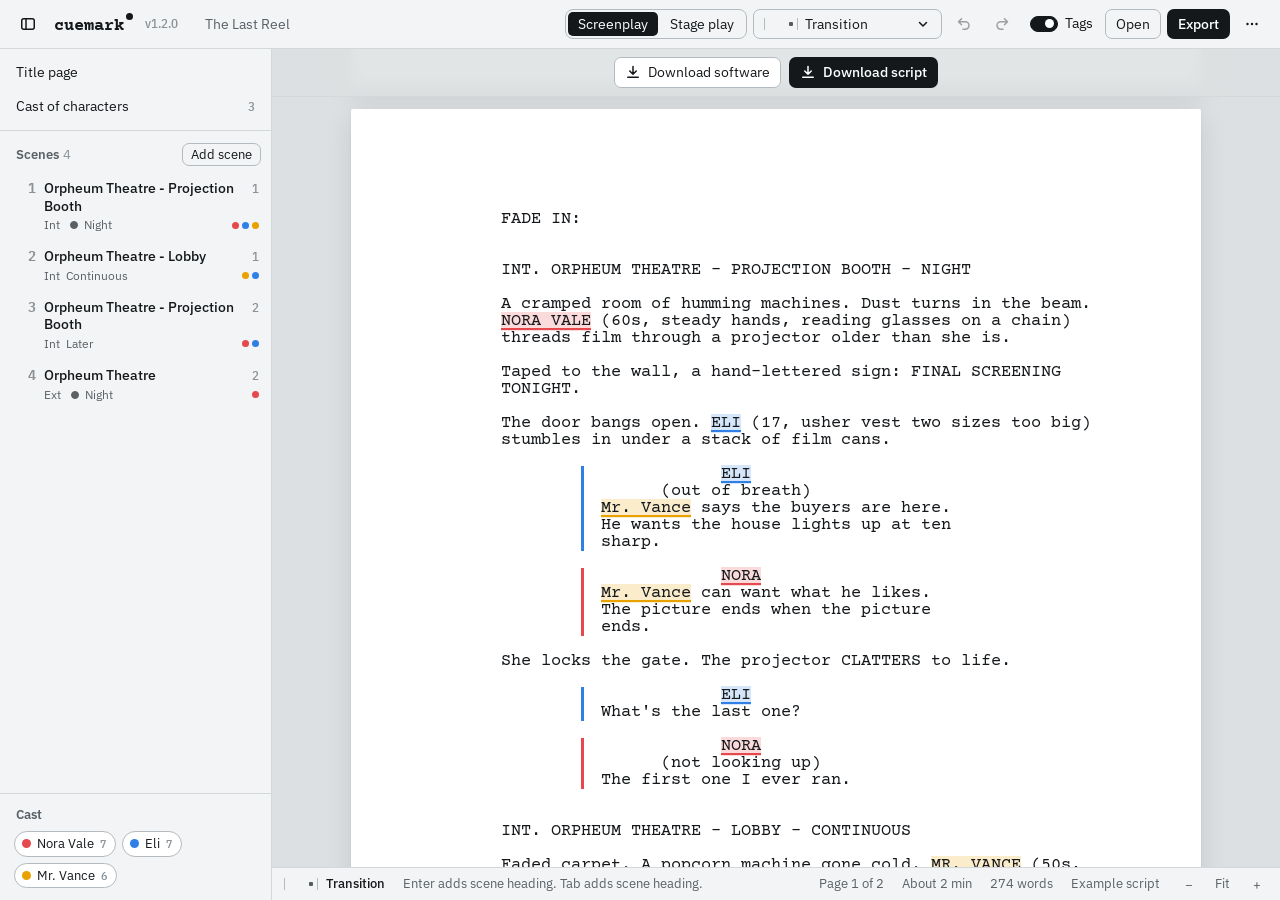
==== commit c6998bdf: "CueMark 1.2.0: versioning and Open for Word, Pages and text files - Version number in the top bar, r" ====
--- a/index.html
+++ b/index.html
@@ -3,6 +3,7 @@
 <head>
 <meta charset="utf-8">
 <meta name="viewport" content="width=device-width, initial-scale=1">
+<meta name="version" content="1.2.0">
 <title>CueMark Script Writer</title>
 <link rel="preconnect" href="https://fonts.googleapis.com">
 <link rel="preconnect" href="https://fonts.gstatic.com" crossorigin>
@@ -50,6 +51,8 @@
 .bar{grid-area:bar;display:flex;align-items:center;gap:6px;padding:8px 12px;background:var(--panel);border-bottom:1px solid var(--rule);min-width:0}
 .mark{font:700 17px/1 var(--type);margin:0 8px 0 4px;white-space:nowrap}
 .mark::after{content:"";display:inline-block;width:.42em;height:.42em;border-radius:50%;background:currentColor;vertical-align:.6em;margin-left:.12em}
+.ver{border:0;background:none;border-radius:5px;padding:2px 6px;margin:0 4px 0 -8px;color:var(--ink-3);font:500 12.5px/1.4 var(--ui-c);font-variant-numeric:tabular-nums;cursor:pointer}
+.ver:hover{background:var(--hover);color:var(--ink)}
 .doc{max-width:30ch;overflow:hidden;text-overflow:ellipsis;color:var(--ink-2)}
 .grow{flex:1 1 0;min-width:0}
 .btn{display:inline-flex;align-items:center;gap:7px;border:1px solid transparent;border-radius:7px;background:none;padding:6px 10px;line-height:1.2;cursor:pointer;white-space:nowrap}
@@ -269,6 +272,11 @@
 .ck{display:flex;align-items:flex-start;gap:8px;cursor:pointer;line-height:1.35}
 .ck input{margin:2px 0 0;accent-color:var(--ink)}
 .ck small{display:block;color:var(--ink-2);font-size:12.5px}
+.verlist{display:flex;flex-direction:column;gap:16px;max-height:min(56vh,440px);overflow:auto;padding-right:4px}
+.verlist h3{display:flex;align-items:baseline;gap:10px;margin:0 0 4px;font-size:14px;font-weight:600;font-variant-numeric:tabular-nums}
+.verlist h3 span{font-weight:400;font-size:12.5px;color:var(--ink-2)}
+.verlist h3 em{font-style:normal;font-weight:500;font-size:11.5px;border:1px solid var(--rule-2);border-radius:999px;padding:0 7px}
+.verlist ul{margin:0;padding-left:18px;color:var(--ink-2);line-height:1.5}
 .keys{display:grid;grid-template-columns:auto 1fr;gap:8px 16px;font-size:13.5px;margin:0}
 .keys dt{font-weight:500;white-space:nowrap}
 .keys dd{margin:0;color:var(--ink-2)}
@@ -292,12 +300,12 @@
   #app,#app.no-side{grid-template-columns:0 minmax(0,1fr)}
   .side,#app.no-side .side{display:flex;position:fixed;top:49px;bottom:0;left:0;width:min(300px,86vw);z-index:40;box-shadow:var(--shadow);transform:translateX(-104%);transition:transform .16s}
   #app.drawer .side{transform:none}
-  #fmt{display:none}
+  #fmt,#b-open{display:none}
   .status .next{display:none}
   #b-el{min-width:0}
 }
 @media (max-width:640px){
-  .mark,.switch span,#b-undo,#b-redo,#st-words,#st-time,.zoom{display:none}
+  .mark,.ver,.switch span,#b-undo,#b-redo,#st-words,#st-time,.zoom{display:none}
   .bar{padding:8px}
   .stage{padding:12px 8px 80px;font-size:14px!important}
   .dock{top:-12px;left:-8px;margin:-12px -8px 10px;padding:6px 8px;font-size:13px}
@@ -339,6 +347,7 @@
   <header class="bar">
     <button class="btn icon" id="b-side" type="button" aria-label="Show or hide the index" title="Index"><svg viewBox="0 0 16 16"><rect x="1.75" y="2.75" width="12.5" height="10.5" rx="2"/><path d="M6 2.75v10.5"/></svg></button>
     <span class="mark">cuemark</span>
+    <button class="ver" id="b-ver" type="button" title="Version history"></button>
     <button class="btn doc" id="b-title" type="button" title="Go to the title page"><span id="doc-name">Untitled script</span></button>
     <span class="grow"></span>
     <div class="seg" id="fmt" role="group" aria-label="Script format">
@@ -349,6 +358,7 @@
     <button class="btn icon keep" id="b-undo" type="button" aria-label="Undo" title="Undo"><svg viewBox="0 0 16 16"><path d="M5.5 2.75 2.5 5.75l3 3M2.5 5.75h6.75a3.75 3.75 0 0 1 0 7.5H7"/></svg></button>
     <button class="btn icon keep" id="b-redo" type="button" aria-label="Redo" title="Redo"><svg viewBox="0 0 16 16"><path d="m10.5 2.75 3 3-3 3M13.5 5.75H6.75a3.75 3.75 0 0 0 0 7.5H9"/></svg></button>
     <label class="switch" title="Show or hide character colors"><input type="checkbox" id="tags" checked><span>Tags</span></label>
+    <button class="btn line" id="b-open" type="button" title="Open a text, Word, Pages or project file">Open</button>
     <button class="btn solid" id="b-export" type="button">Export</button>
     <button class="btn icon" id="b-more" type="button" aria-haspopup="menu" aria-label="More" title="More"><svg viewBox="0 0 16 16"><path d="M3.5 8h.01M8 8h.01M12.5 8h.01" stroke-width="2.4"/></svg></button>
   </header>
@@ -424,7 +434,7 @@
 <div class="ac" id="ac" hidden></div>
 <div class="tip" id="tip" hidden></div>
 <div class="toast" id="toast" role="status" hidden></div>
-<input type="file" id="file" accept=".json,.txt,.fountain,application/json,text/plain" hidden>
+<input type="file" id="file" accept=".txt,.fountain,.docx,.pages,.json,.md,text/plain,application/json,application/vnd.openxmlformats-officedocument.wordprocessingml.document,application/vnd.apple.pages" hidden>
 
 <dialog id="dlg-export" aria-labelledby="ex-h">
   <div class="ex">
@@ -469,6 +479,7 @@
   <div class="dlg">
     <h2 id="keys-h">Writing shortcuts</h2>
     <dl class="keys">
+      <dt><span class="mod-key">Ctrl</span> + O</dt><dd>Open a text, Word, Pages or project file. Dropping a file on the window works too</dd>
       <dt>Right-click</dt><dd>Add a new element, or change what the current line is</dd>
       <dt>Enter</dt><dd>Start the element that usually comes next</dd>
       <dt>Tab</dt><dd>Switch an empty line, or add the usual alternative</dd>
@@ -483,7 +494,36 @@
   </div>
 </dialog>
 
+<dialog id="dlg-ver" aria-labelledby="ver-h">
+  <div class="dlg">
+    <h2 id="ver-h">Version history</h2>
+    <div class="verlist" id="ver-list"></div>
+    <div class="row"><button class="btn solid" type="button" id="ver-close">Done</button></div>
+  </div>
+</dialog>
+
 <div id="printroot"></div>
+<script type="text/plain" id="changelog">
+# CueMark updates
+
+The first heading below is the current version. The app reads this file for its version number and its Version history window.
+
+## 1.2.0 (2026-11-23)
+- Open now reads Word (.docx), Apple Pages (.pages) and plain text files, and formats them into script elements as they come in
+- Speakers found in an opened script are added to the cast and color tagged
+- Opening a file can be undone, and a file can be dropped onto the window to open it
+- Version number in the top bar, with this history behind it
+- The downloaded app file carries its version in its name
+
+## 1.1.0 (2026-11-23)
+- Download software and Download script buttons, pinned to the top of the page area
+- Published on GitHub at cassaphim.github.io/CueMark
+
+## 1.0.0 (2026-11-22)
+- First build: screenplay and stage play formats with a right-click menu for every element
+- Cast of Characters page with a color for each character, marked through the script
+- Scene index that builds itself, clean Courier PDF export, title page
+</script>
 <script>
 (function () {
 'use strict';
@@ -491,14 +531,25 @@
 const $$ = (s, r = document) => Array.from(r.querySelectorAll(s));
 const SELF = (() => {
   try {
-    const mine = ['app', 'menu', 'ac', 'tip', 'toast', 'file', 'dlg-export', 'dlg-new', 'dlg-keys', 'printroot'];
+    const mine = ['app', 'menu', 'ac', 'tip', 'toast', 'file', 'dlg-export', 'dlg-new', 'dlg-keys', 'dlg-ver', 'printroot'];   // every top-level element in body.html
     const head = Array.from(document.head.children).filter(n => n.tagName === 'META' || n.tagName === 'TITLE' || (n.tagName === 'LINK' && /fonts\.g/.test(n.href || ''))).map(n => n.outerHTML).join('\n');
-    return {head, css: $('#appcss').textContent, body: mine.map(id => document.getElementById(id).outerHTML).join('\n'), js: document.currentScript.textContent};
+    return {head, css: $('#appcss').textContent, body: mine.map(id => document.getElementById(id).outerHTML).join('\n'), log: document.getElementById('changelog').outerHTML, js: document.currentScript.textContent};
   } catch (e) { return null; }
 })();
+/* Versions: CHANGELOG.md is embedded in the page; its first "## x.y.z (date)" heading is the version running now. */
+const LOG = (() => {
+  const out = []; let cur = null;
+  for (const line of ($('#changelog') ? $('#changelog').textContent : '').split('\n')) {
+    const h = line.match(/^##\s+v?(\d[\d.]*)\s*(?:\((.*?)\))?/);
+    if (h) { cur = {v: h[1], date: h[2] || '', items: []}; out.push(cur); }
+    else if (cur && /^\s*[-*]\s+/.test(line)) cur.items.push(line.replace(/^\s*[-*]\s+/, ''));
+  }
+  return out;
+})();
+const VERSION = LOG.length ? LOG[0].v : '0';
 const esc = s => String(s == null ? '' : s).replace(/[&<>"]/g, c => ({'&': '&amp;', '<': '&lt;', '>': '&gt;', '"': '&quot;'}[c]));
 const rid = () => Math.random().toString(36).slice(2, 9);
-const clean = s => String(s == null ? '' : s).replace(/ /g, ' ').replace(/\s*[\r\n]+\s*/g, ' ');
+const clean = s => String(s == null ? '' : s).replace(/\u00a0/g, ' ').replace(/\s*[\r\n]+\s*/g, ' ');
 const reduced = matchMedia('(prefers-reduced-motion: reduce)').matches;
 const isMac = /Mac|iPhone|iPad/.test(navigator.platform || navigator.userAgent);
 const hosted = () => !!(window.claude && typeof window.claude.use === 'function');
@@ -658,7 +709,7 @@
   const keys = Array.from(M.by.keys());
   if (!keys.length) { M.ci = M.cs = null; return; }
   const rx = s => s.replace(/[.*+?^${}()|[\]\\\/]/g, '\\$&');
-  const cjk = /[぀-ヿ㐀-鿿가-힯]/;
+  const cjk = /[\u3040-\u30ff\u3400-\u9fff\uac00-\ud7af]/;
   const pat = s => cjk.test(s) ? rx(s) : '(?<![\\p{L}\\p{N}])' + rx(s) + '(?![\\p{L}\\p{N}])';
   const byLen = (a, b) => b.length - a.length;
   M.ci = new RegExp(keys.slice().sort(byLen).map(pat).join('|'), 'giu');
@@ -733,11 +784,12 @@
 }
 function retagSoon() { clearTimeout(retagT); retagT = setTimeout(() => rebuildTags(true), 180); }
 
-function nextColor() {
-  const used = new Set(P.cast.map(c => String(c.color).toLowerCase()));
+function nextColor(cast) {
+  cast = cast || P.cast;
+  const used = new Set(cast.map(c => String(c.color).toLowerCase()));
   const free = PALETTE.find(p => !used.has(p));
   if (free) return free;
-  const h = (P.cast.length * 137.508) % 360, s = .62, l = .5;       // past the palette: walk the hue wheel by the golden angle
+  const h = (cast.length * 137.508) % 360, s = .62, l = .5;       // past the palette: walk the hue wheel by the golden angle
   const f = n => { const k = (n + h / 30) % 12, a = s * Math.min(l, 1 - l); return Math.round(255 * (l - a * Math.max(-1, Math.min(k - 3, 9 - k, 1)))).toString(16).padStart(2, '0'); };
   return '#' + f(0) + f(8) + f(4);
 }
@@ -955,7 +1007,7 @@
 }
 function tidy(el) {
   const f = el.firstChild; if (!f) return;
-  if (f === el.lastChild && f.nodeType === 3 && !/[\n ]/.test(f.data)) return;
+  if (f === el.lastChild && f.nodeType === 3 && !/[\n\u00a0]/.test(f.data)) return;
   const s = getSelection(); let off = -1;
   if (s.rangeCount && el.contains(s.focusNode)) { const p = point(s.focusNode, s.focusOffset); if (p) off = p.off; }
   const x = clean(el.textContent); el.textContent = x;
@@ -1077,7 +1129,7 @@
   t.innerHTML = (color ? `<i style="--c:${esc(color)}"></i>` : '') + `<span>${esc(msg)}</span>` + (action ? `<button type="button">${esc(action.label)}</button>` : '');
   t.hidden = false;
   if (action) t.querySelector('button').onclick = () => { t.hidden = true; action.run(); };
-  clearTimeout(toastT); toastT = setTimeout(() => { t.hidden = true; }, action ? 7000 : 3800);
+  clearTimeout(toastT); toastT = setTimeout(() => { t.hidden = true; }, action ? 9000 : 3800);
 }
 function caretAt(x, y) {
   if (document.caretPositionFromPoint) { const p = document.caretPositionFromPoint(x, y); return p ? {node: p.offsetNode, offset: p.offset} : null; }
@@ -1167,8 +1219,8 @@
 $('#b-more').addEventListener('click', () => {
   if (justShut('more')) return;
   const r = $('#b-more').getBoundingClientRect(), other = P.format === 'film' ? 'stage' : 'film';
-  const it = (a, l) => `<button type="button" role="menuitem" data-act="${a}"><span class="lab">${l}</span></button>`;
-  openMenu(it('new', 'New script') + it('open', 'Open a project or text file') + it('save', 'Save a project file') + '<hr>' + it('fmt', 'Switch to ' + F[other].name.toLowerCase() + ' format') + it('keys', 'Writing shortcuts'),
+  const it = (a, l, hint) => `<button type="button" role="menuitem" data-act="${a}"><span class="lab">${l}</span>${hint ? `<span class="hint">${hint}</span>` : ''}</button>`;
+  openMenu(it('new', 'New script') + it('open', 'Open', 'Text, Word, Pages or project file') + it('save', 'Save a project file') + '<hr>' + it('fmt', 'Switch to ' + F[other].name.toLowerCase() + ' format') + it('keys', 'Shortcuts') + it('ver', 'Version history', 'v' + VERSION),
     r.right - 250, r.bottom + 6, {kind: 'more', owner: 'more', pick(b) {
       const a = b.dataset.act; closeMenu();
       if (a === 'new') $('#dlg-new').showModal();
@@ -1176,10 +1228,19 @@
       else if (a === 'save') saveProjectFile();
       else if (a === 'fmt') switchFormat(other);
       else if (a === 'keys') $('#dlg-keys').showModal();
+      else if (a === 'ver') showVersions();
     }});
 });
 $('#fmt').addEventListener('click', e => { const b = e.target.closest('button'); if (b) switchFormat(b.dataset.f); });
 $('#keys-close').addEventListener('click', () => $('#dlg-keys').close());
+function showVersions() {
+  const day = d => { const m = String(d).match(/^(\d{4})-(\d\d)-(\d\d)$/); return m ? new Date(+m[1], +m[2] - 1, +m[3]).toLocaleDateString(undefined, {year: 'numeric', month: 'short', day: 'numeric'}) : d; };
+  $('#ver-list').innerHTML = LOG.map((v, i) => `<section><h3>${esc(v.v)}${i ? '' : '<em>this version</em>'}<span>${esc(day(v.date))}</span></h3><ul>${v.items.map(x => `<li>${esc(x)}</li>`).join('')}</ul></section>`).join('') || '<p>No history is recorded in this copy.</p>';
+  $('#dlg-ver').showModal();
+}
+$('#b-ver').textContent = 'v' + VERSION;
+$('#b-ver').addEventListener('click', showVersions);
+$('#ver-close').addEventListener('click', () => $('#dlg-ver').close());
 $$('.mod-key').forEach(n => { n.textContent = isMac ? 'Cmd' : 'Ctrl'; });
 $$('.alt-key').forEach(n => { n.textContent = isMac ? 'Option' : 'Alt'; });
 
@@ -1786,7 +1847,7 @@
   }
   objs[0] = '<< /Type /Catalog /Pages 2 0 R >>';
   objs[1] = `<< /Type /Pages /Kids [${kids.map(k => k + ' 0 R').join(' ')}] /Count ${kids.length} >>`;
-  const info = add(`<< /Title (${pdfStr(meta.title)}) /Author (${pdfStr(meta.author)}) /Creator (CueMark) >>`);
+  const info = add(`<< /Title (${pdfStr(meta.title)}) /Author (${pdfStr(meta.author)}) /Creator (CueMark ${VERSION}) >>`);
   let out = '%PDF-1.4\n'; const offs = [];
   objs.forEach((o, i) => { offs.push(out.length); out += `${i + 1} 0 obj\n${o}\nendobj\n`; });
   const xref = out.length;
@@ -1835,48 +1896,6 @@
 }
 function scriptText() { const b = H.stack[H.i].b; return P.format === 'film' ? fountain(b) : flowText(b); }
 
-/* Read pasted or opened text into formatted lines. */
-function parseText(txt, fk) {
-  const lines = String(txt).replace(/\r\n?/g, '\n').split('\n'), out = [];
-  const push = (t, x) => { x = clean(x).trim(); if (x) out.push({t, x}); };
-  const caps = s => /[A-Z]/.test(s) && !/[a-z]/.test(s.replace(/\(.*?\)/g, ''));
-  if (fk === 'stage') {
-    let open = false;
-    for (let i = 0; i < lines.length; i++) {
-      const s = lines[i].trim(), last = out[out.length - 1];
-      if (!s) { open = false; continue; }
-      if (/^act\b/i.test(s) && s.length < 24) push('act', s);
-      else if (/^scene\b/i.test(s) && s.length < 24) push('scene', s);
-      else if (/^setting:/i.test(s)) push('setting', s.slice(8));
-      else if (/^at rise:/i.test(s)) push('atrise', s.slice(8));
-      else if (/^\(.*\)$/.test(s)) push(last && last.t === 'character' ? 'paren' : 'direction', s.slice(1, -1));
-      else if (caps(s) && s.length < 40) push('character', s);
-      else if (open && last && last.t === 'dialogue') { last.x += ' ' + s; continue; }
-      else { push('dialogue', s); open = true; continue; }
-      open = false;
-    }
-    return out;
-  }
-  let i = 0, inDlg = false, buf = [];
-  if (/^(title|credit|author|authors|source|draft date|contact|copyright)\s*:/i.test(lines[0] || '')) while (i < lines.length && lines[i].trim()) i++;
-  const flush = () => { if (buf.length) { push('action', buf.join(' ')); buf = []; } };
-  for (; i < lines.length; i++) {
-    const s = lines[i].trim(), prevBlank = i === 0 || !lines[i - 1].trim(), nextFull = !!(lines[i + 1] || '').trim(), last = out[out.length - 1];
-    if (!s) { flush(); inDlg = false; continue; }
-    if (inDlg) { if (/^\(.*\)$/.test(s)) push('paren', s.slice(1, -1)); else if (last && last.t === 'dialogue') last.x += ' ' + s; else push('dialogue', s); continue; }
-    const note = s.match(/^\[\[(.*)\]\]$/);
-    if (note) { flush(); push('note', note[1]); }
-    else if (prevBlank && /^(INT|EXT|EST|I\/E|INT\.?\/EXT\.?)[. ]/i.test(s)) { flush(); push('scene', s); }
-    else if (prevBlank && /^\.[^.]/.test(s)) { flush(); push('scene', s.slice(1)); }
-    else if (/^>/.test(s) && !/<$/.test(s)) { flush(); push('transition', s.slice(1)); }
-    else if (prevBlank && !nextFull && caps(s) && (/TO:$/.test(s) || /^FADE (IN|OUT|TO BLACK)[.:]?$/.test(s))) { flush(); push('transition', s); }
-    else if (prevBlank && nextFull && !/^!/.test(s) && (/^@/.test(s) || (caps(s) && s.length < 45))) { flush(); push('character', s.replace(/^@/, '').replace(/\s*\^$/, '')); inDlg = true; }
-    else buf.push(s.replace(/^!/, ''));
-  }
-  flush();
-  return out;
-}
-
 /* ---------- saving files ---------- */
 let DL = null, dlAsked = null;
 const downloads = () => dlAsked || (dlAsked = cap('downloads').then(d => (DL = d)));
@@ -1897,34 +1916,20 @@
   setTimeout(() => URL.revokeObjectURL(url), 4000);
   toast('Saved ' + name + '.');
 }
-function projectJSON() { return Object.assign({}, P, {app: 'cuemark', blocks: H.stack[H.i].b.map(b => ({t: b.t, x: b.x}))}); }
+function projectJSON() { return Object.assign({}, P, {app: 'cuemark', appVersion: VERSION, blocks: H.stack[H.i].b.map(b => ({t: b.t, x: b.x}))}); }
 function saveProjectFile() { saveFile(fileStem() + '.cuemark.json', JSON.stringify(projectJSON(), null, 1), 'application/json'); }
-$('#file').addEventListener('change', async e => {
-  const f = e.target.files[0]; e.target.value = ''; if (!f) return;
-  let txt = ''; try { txt = await f.text(); } catch (err) { return toast('That file could not be read.'); }
-  let p = null; try { p = JSON.parse(txt); } catch (err) { p = null; }
-  if (p && Array.isArray(p.blocks)) { p.sample = false; p.updatedAt = Date.now(); loadProject(p); touch(); return toast('Opened ' + f.name + '.'); }
-  if (p) return toast('That file is not a CueMark project.');
-  const blocks = parseText(txt, 'film');
-  if (!blocks.length) return toast('No script text was found in that file.');
-  const np = blank('film'); np.blocks = blocks; np.title.title = f.name.replace(/\.[^.]+$/, '').replace(/\.fountain$/i, '');
-  const m = txt.match(/^title:\s*(.+)$/im), a = txt.match(/^authors?:\s*(.+)$/im);
-  if (m) np.title.title = m[1].trim(); if (a) np.title.author = a[1].trim();
-  loadProject(np); touch(); toast('Opened ' + f.name + ' as a screenplay.');
-});
-
 /* ---------- the two pinned downloads ---------- */
 async function appSource() {
   if (!hosted() && /^https?:$/.test(location.protocol)) {             // on a web host, hand over the exact file being served
     try { const r = await fetch(location.href.split(/[?#]/)[0], {cache: 'no-store'}); const t = r.ok ? await r.text() : ''; if (t.indexOf('id="appcss"') > 0) return t; } catch (e) { /* fall through to the copy taken at load */ }
   }
   if (!SELF) return '';
-  return '<!DOCTYPE html>\n<html lang="en">\n<head>\n' + SELF.head + '\n<style id="appcss">' + SELF.css + '</style>\n<style id="tagcss"></style>\n</head>\n<body>\n' + SELF.body + '\n<script>' + SELF.js + '<\/script>\n</body>\n</html>\n';
+  return '<!DOCTYPE html>\n<html lang="en">\n<head>\n' + SELF.head + '\n<style id="appcss">' + SELF.css + '</style>\n<style id="tagcss"></style>\n</head>\n<body>\n' + SELF.body + '\n' + SELF.log + '\n<script>' + SELF.js + '<\/script>\n</body>\n</html>\n';
 }
 $('#b-dl-app').addEventListener('click', async () => {
   const src = await appSource();
   if (!src) return toast('The app file could not be put together here.');
-  saveFile('CueMark.html', src, 'text/html');
+  saveFile('CueMark-' + VERSION + '.html', src, 'text/html');
 });
 $('#b-dl-script').addEventListener('click', () => {
   const pages = allPages($('#ex-title').checked, $('#ex-cast').checked);
@@ -1964,6 +1969,328 @@
   $('#printroot').innerHTML = exPages.map(pg => '<pre class="pg">' + pageRows(pg, true).join('\n') + '</pre>').join('');
   try { window.print(); } catch (e) { toast('Printing is not available here. Download the PDF instead.'); }
 });
+/* ---------- Open: read a text, Word or Pages file and format it as a script ---------- */
+const SCENE_RE = /^(\d+[A-Z]?[.)]?\s+)?(INT\.?\s*\/\s*EXT\.?|EXT\.?\s*\/\s*INT\.?|I\/E\.?|INT\.?|EXT\.?|EST\.?)[\s.]/i;
+const SUB_RE = /^(LATER|MOMENTS LATER|A MOMENT LATER|CONTINUOUS|SAME TIME|BACK TO SCENE\.?|BACK TO PRESENT\.?|INTERCUT.*|MONTAGE.*|SERIES OF SHOTS.*|END (OF )?MONTAGE\.?|FLASHBACK.*|END (OF )?FLASHBACK\.?|DREAM SEQUENCE.*|SUPER:.*|TITLE CARD:.*|THE END\.?)$/;
+const STYLE_MAP = [[/\baction\b|description/, 'action'], [/scene|slug/, 'scene'], [/parenthetical|wryly/, 'paren'], [/character|speaker|\bcue\b/, 'character'], [/dialog/, 'dialogue'], [/transition/, 'transition'], [/\bshot\b/, 'shot']];
+const allCaps = s => /\p{Lu}/u.test(s) && !/\p{Ll}/u.test(s.replace(/\([^)]*\)/g, ''));
+const userErr = msg => Object.assign(new Error(msg), {user: true});
+
+/* A record is one paragraph as found: {x: text, ind: left indent in inches, al: 'c' | 'r' | '', st: style name, gap: blank line before}. */
+function stageBlocks(recs) {
+  const out = [], push = (t, x) => { x = clean(x).trim(); if (x) out.push({t, x}); };
+  let open = false;
+  for (const r of recs) {
+    const x = r.x, last = out[out.length - 1]; let m;
+    if (r.gap) open = false;
+    if (/^act\b/i.test(x) && x.length < 24) push('act', x);
+    else if (/^scene\b/i.test(x) && x.length < 24) push('scene', x);
+    else if ((m = x.match(/^setting\s*:\s*(.*)$/i))) push('setting', m[1]);
+    else if ((m = x.match(/^at rise\s*:\s*(.*)$/i))) push('atrise', m[1]);
+    else if (/^\(.*\)$/.test(x)) push(last && last.t === 'character' ? 'paren' : 'direction', x.slice(1, -1));
+    else if ((m = x.match(/^(\p{Lu}[\p{Lu}\d .'#&-]{1,28}?)(\s*\([^)]*\))?:\s+(\S.*)$/u))) { push('character', m[1]); if (m[2]) push('paren', m[2].trim().slice(1, -1)); push('dialogue', m[3]); open = true; continue; }
+    else if (allCaps(x) && x.length < 40) push('character', x);
+    else if (open && last && last.t === 'dialogue') { last.x += ' ' + x; continue; }
+    else { push('dialogue', x); open = true; continue; }
+    open = false;
+  }
+  return out;
+}
+
+function filmBlocks(recs) {
+  const out = [], push = (t, x) => { x = clean(x).trim(); if (x) out.push({t, x}); };
+  const tally = new Map();
+  for (const r of recs) { const v = Math.round((r.ind || 0) * 10) / 10; tally.set(v, (tally.get(v) || 0) + 1); }
+  const need = Math.max(2, recs.length * 0.05), levels = Array.from(tally.keys()).sort((a, b) => a - b);
+  const hit = levels.find(v => tally.get(v) >= need), base = hit !== undefined ? hit : (levels[0] || 0);         // the left margin that action and headings share
+  const shaped = recs.filter(r => (r.ind || 0) - base >= 1 || r.al === 'c').length;
+  const layout = shaped >= Math.max(2, recs.length * 0.03);                      // the file carries indents or centering we can trust
+  const blankless = recs.filter(r => r.gap).length < recs.length * 0.1;
+  const labels = new Map();
+  for (const r of recs) { const m = r.x.match(/^([^:]{2,30}):\s+\S/); if (m) labels.set(m[1].toUpperCase(), (labels.get(m[1].toUpperCase()) || 0) + 1); }
+  let speech = 0;                                                               // 0 none, 1 just after a cue or acting direction, 2 inside the lines
+  for (let i = 0; i < recs.length; i++) {
+    const r = recs[i], nx = recs[i + 1], x = r.x, U = x.toUpperCase(), cap = allCaps(x), rel = (r.ind || 0) - base; let m;
+    if (r.gap && !layout) speech = 0;
+    if ((m = x.match(/^\[\[(.*)\]\]$/))) { push('note', m[1]); speech = 0; continue; }
+    const named = r.st ? (STYLE_MAP.find(([re]) => re.test(r.st.toLowerCase())) || [])[1] : '';
+    if (named) {
+      push(named, named === 'paren' ? x.replace(/^\(\s*/, '').replace(/\s*\)$/, '') : x);
+      speech = named === 'character' || named === 'paren' ? 1 : named === 'dialogue' ? 2 : 0; continue;
+    }
+    if (SCENE_RE.test(x) && x.length < 90 && !/[a-z]{3,}[.!?]$/.test(x)) {
+      const n = x.match(/^(\d+[A-Z]?)[.)]?\s+/); let h = n ? x.slice(n[0].length) : x;
+      if (n && h.slice(-n[1].length - 1) === ' ' + n[1]) h = h.slice(0, -n[1].length - 1);
+      push('scene', h); speech = 0; continue;
+    }
+    if (/^\.[^.\s]/.test(x)) { push('scene', x.slice(1)); speech = 0; continue; }
+    if (/^>/.test(x) && !/<$/.test(x)) { push('transition', x.slice(1)); speech = 0; continue; }
+    if (cap && x.length < 40 && (/\bTO:$/.test(U) || /^FADE (IN|OUT|TO BLACK|TO WHITE)[.:]?$/.test(U) || /^(CUT TO BLACK|SMASH CUT|FREEZE FRAME)[.:]?$/.test(U) || r.al === 'r' || rel >= 3.4)) { push('transition', x); speech = 0; continue; }
+    if (/^\(.+\)$/.test(x) && speech) { push('paren', x.slice(1, -1)); speech = 1; continue; }
+    if ((m = x.match(/^([^:]{2,30}?)(\s*\([^)]*\))?:\s+(\S.*)$/)) && !SCENE_RE.test(x) &&
+        (allCaps(m[1]) ? /^[\p{Lu}\d .'#&-]+$/u.test(m[1]) : labels.get(m[1].toUpperCase()) >= 3 && m[1].split(/\s+/).length <= 3)) {
+      push('character', m[1] + (m[2] || '')); push('dialogue', m[3]); speech = 0; continue;         // "NORA: Keep up, kid."
+    }
+    const cueLike = cap && x.length <= 40 && x.split(/\s+/).length <= 5 && !/[!?,]$/.test(x) && !SUB_RE.test(U) && nx && !SCENE_RE.test(nx.x);
+    if (/^@/.test(x) || (cueLike && (layout ? (r.al === 'c' || rel >= 1.2) : ((!nx.gap && !allCaps(nx.x)) || /^\(.+\)$/.test(nx.x))))) {
+      push('character', x.replace(/^@/, '').replace(/\s*\^$/, '')); speech = 1; continue;
+    }
+    if (speech && (layout ? (rel >= 0.4 || (speech === 1 && !cap)) : (speech === 1 || !blankless))) { push('dialogue', x); speech = 2; continue; }
+    speech = 0;
+    if (cap && x.length < 50 && SUB_RE.test(U)) { push('sub', x); continue; }
+    push('action', x.replace(/^!/, ''));
+  }
+  return out;
+}
+
+/* Pull a title and author off the front of the file, when the first lines read like a title page. */
+function splitTitle(recs, title) {
+  const first = recs.findIndex(r => SCENE_RE.test(r.x) || /^FADE IN:?$/i.test(r.x));
+  const head = recs.slice(0, first < 0 ? Math.min(recs.length, 8) : Math.min(first, 16));
+  const by = head.findIndex(r => /^((written|screenplay|teleplay|story|a (screen)?play)\s+)?by\b/i.test(r.x) && r.x.length < 80);
+  const line = by > 0 ? head[by].x : '', rest = line.replace(/^.*?\bby\b[\s:]*/i, '');
+  if (by > 0 && by <= 4 && head.slice(0, by).map(r => r.x).join(' ').length <= 80 && rest.split(/\s+/).length <= 6 && !/[.!?]$/.test(rest)) {
+    title.title = head.slice(0, by).map(r => r.x).join(' ').slice(0, 120);
+    title.credit = rest ? line.slice(0, line.length - rest.length).trim() : line;
+    title.author = rest || (head[by + 1] ? head[by + 1].x : '');
+    return recs.slice(first >= 0 ? first : by + (rest ? 1 : 2));
+  }
+  if (first > 0 && first <= 6 && head[0].al === 'c') { title.title = head[0].x; return recs.slice(first); }
+  return recs;
+}
+
+function autoFormat(recs, opt) {
+  opt = opt || {};
+  const title = Object.assign({}, opt.title), junk = /^(\d{1,3}\.?|\(?(MORE|CONTINUED)\)?:?|CONTINUED:?\s*(\(\d+\))?)$/i, kept = [];
+  let carry = false;
+  for (const r of recs) { if (!r.x || junk.test(r.x)) { carry = carry || r.gap || !r.x; continue; } kept.push(carry && !r.gap ? Object.assign({}, r, {gap: true}) : r); carry = false; }
+  const stage = opt.force ? opt.force === 'stage' : kept.some(r => /^(ACT\s+([IVXL]+|\d+|ONE|TWO|THREE|FOUR|FIVE)\b.{0,12}$|AT RISE\s*:|SETTING\s*:)/i.test(r.x));
+  const body = opt.keepTitle ? kept : splitTitle(kept, title);
+  return {format: stage ? 'stage' : 'film', blocks: stage ? stageBlocks(body) : filmBlocks(body), title};
+}
+
+/* Plain text: Fountain, a typed-out script, or a text export that lays the page out with spaces. */
+function textRecs(txt) {
+  const lines = String(txt).replace(/\r\n?/g, '\n').replace(/\f/g, '\n').split('\n'), recs = [], title = {};
+  let i = 0, gap = true;
+  if (/^(title|credit|author|authors|source|draft date|contact|copyright)\s*:/i.test(lines[0] || '')) {              // Fountain title page
+    const keys = {title: 'title', credit: 'credit', author: 'author', authors: 'author', source: 'based', 'draft date': 'draft', contact: 'contact'};
+    let k = '';
+    for (; i < lines.length && lines[i].trim(); i++) {
+      const m = /^\s/.test(lines[i]) ? null : lines[i].match(/^([A-Za-z ]+):\s*(.*)$/);
+      if (m) k = keys[m[1].toLowerCase()] || '';
+      const v = (m ? m[2] : lines[i]).trim();
+      if (k && v) title[k] = title[k] ? title[k] + (k === 'contact' ? '\n' : ' ') + v : v;
+    }
+  }
+  const blanks = lines.filter(l => !l.trim()).length, wrapped = blanks > lines.length * 0.12;
+  const prose = s => /\p{Ll}/u.test(s) && !/^\(.*\)$/.test(s) && !/^[@>.]/.test(s);
+  for (; i < lines.length; i++) {
+    const raw = lines[i].replace(/\t/g, '     ').replace(/\s+$/, ''), x = raw.trim();
+    if (!x) { gap = true; continue; }
+    const ind = (raw.length - raw.trimStart().length) / 10, prev = recs[recs.length - 1];
+    if (wrapped && prev && !gap && Math.abs(prev.ind - ind) < 0.15 && prose(prev.x) && !allCaps(x) && !/^[(\[>.@!]/.test(x) && !SCENE_RE.test(x)) prev.x += ' ' + x;   // a hard-wrapped line belongs to the paragraph above
+    else recs.push({x, ind, al: '', st: '', gap});
+    gap = false;
+  }
+  return {recs, title};
+}
+/* Pasted text goes through the same formatter, in the format already open. */
+function parseText(txt, fk) { return autoFormat(textRecs(txt).recs, {force: fk, keepTitle: true}).blocks; }
+
+/* ---- zip (Word and Pages files are zip packages) ---- */
+async function inflate(u8) {
+  const s = new Blob([u8]).stream().pipeThrough(new DecompressionStream('deflate-raw'));
+  return new Uint8Array(await new Response(s).arrayBuffer());
+}
+async function unzip(buf, want) {
+  const u = new Uint8Array(buf), dv = new DataView(u.buffer, u.byteOffset, u.byteLength), td = new TextDecoder(), out = new Map();
+  let e = u.length - 22;
+  while (e >= 0 && dv.getUint32(e, true) !== 0x06054b50) e--;
+  if (e < 0) throw new Error('not a zip');
+  const n = dv.getUint16(e + 10, true); let p = dv.getUint32(e + 16, true);
+  for (let i = 0; i < n && p + 46 <= u.length && dv.getUint32(p, true) === 0x02014b50; i++) {
+    const method = dv.getUint16(p + 10, true), csize = dv.getUint32(p + 20, true), nlen = dv.getUint16(p + 28, true), xlen = dv.getUint16(p + 30, true), clen = dv.getUint16(p + 32, true), at = dv.getUint32(p + 42, true);
+    const name = td.decode(u.subarray(p + 46, p + 46 + nlen));
+    if (want(name)) {
+      const start = at + 30 + dv.getUint16(at + 26, true) + dv.getUint16(at + 28, true), data = u.subarray(start, start + csize);
+      out.set(name, method === 0 ? data : await inflate(data));
+    }
+    p += 46 + nlen + xlen + clen;
+  }
+  return out;
+}
+
+/* ---- Word .docx ---- */
+function docxRecs(files) {
+  const W = 'http://schemas.openxmlformats.org/wordprocessingml/2006/main';
+  const xml = b => new DOMParser().parseFromString(new TextDecoder().decode(b), 'application/xml');
+  const kid = (el, name) => { if (el) for (const c of el.children) if (c.localName === name) return c; return null; };
+  const at = (el, name) => el ? (el.getAttributeNS(W, name) || el.getAttribute('w:' + name) || '') : '';
+  const on = el => !!el && !/^(0|false|off)$/i.test(at(el, 'val'));
+  const props = pPr => { const ind = kid(pPr, 'ind'), jc = at(kid(pPr, 'jc'), 'val'), o = {};
+    if (ind) { const l = at(ind, 'left') || at(ind, 'start'); if (l !== '') o.ind = (parseFloat(l) || 0) / 1440; const f = parseFloat(at(ind, 'firstLine')); if (f) o.first = f / 1440; }
+    if (jc) o.al = /center/i.test(jc) ? 'c' : /right|end/i.test(jc) ? 'r' : '';
+    return o; };
+  const styles = new Map(); let normal = '';
+  if (files.has('word/styles.xml')) for (const s of xml(files.get('word/styles.xml')).getElementsByTagNameNS(W, 'style')) {
+    if (at(s, 'type') && at(s, 'type') !== 'paragraph') continue;
+    const o = props(kid(s, 'pPr')); o.name = at(kid(s, 'name'), 'val'); o.base = at(kid(s, 'basedOn'), 'val');
+    const rp = kid(s, 'rPr'); if (rp && kid(rp, 'caps')) o.caps = on(kid(rp, 'caps'));
+    styles.set(at(s, 'styleId'), o);
+    if (at(s, 'default') && !/^(0|false|off)$/i.test(at(s, 'default'))) normal = at(s, 'styleId');
+  }
+  const resolve = id => { const o = {}; for (let n = 0, s = styles.get(id); s && n < 12; n++, s = styles.get(s.base)) for (const k of ['ind', 'first', 'al', 'caps']) if (o[k] === undefined && s[k] !== undefined) o[k] = s[k]; return o; };
+  const recs = []; let gap = true;
+  const doc = xml(files.get('word/document.xml'));
+  for (const p of doc.getElementsByTagNameNS(W, 'p')) {
+    let up = p.parentNode, nested = false;
+    for (; up && up.nodeType === 1; up = up.parentNode) if (up.localName === 'p' || up.localName === 'Fallback') { nested = true; break; }
+    if (nested) continue;
+    const pPr = kid(p, 'pPr'), sid = at(kid(pPr, 'pStyle'), 'val') || normal, st = styles.get(sid), base = resolve(sid), own = props(pPr);
+    let text = '', capLen = 0, len = 0;
+    const walk = (node, caps) => { for (const c of node.children) { const ln = c.localName;
+      if (ln === 'p' || ln === 'Fallback' || ln === 'pPr' || ln === 'rPr' || ln === 'del') continue;
+      if (ln === 't') { text += c.textContent; len += c.textContent.length; if (caps) capLen += c.textContent.length; }
+      else if (ln === 'tab') text += '\t';
+      else if (ln === 'br' || ln === 'cr') text += '\n';
+      else if (ln === 'noBreakHyphen') text += '-';
+      else if (ln === 'r') { const rp = kid(c, 'rPr'), cp = rp && kid(rp, 'caps'); walk(c, cp ? on(cp) : caps); }
+      else walk(c, caps); } };
+    walk(p, !!base.caps);
+    const ind0 = (own.ind !== undefined ? own.ind : base.ind || 0) + (own.first !== undefined ? own.first : base.first || 0), al = own.al !== undefined ? own.al : base.al || '';
+    const caps = len > 0 && capLen === len, name = st && st.name && !/^(normal|default|body text|standard|text body)/i.test(st.name) ? st.name : '';
+    for (const part of text.split('\n')) {
+      const lead = (part.match(/^[\t ]*/) || [''])[0], x = part.trim();
+      if (!x) { gap = true; continue; }
+      const tabs = (lead.match(/\t/g) || []).length;
+      recs.push({x: (caps ? x.toUpperCase() : x).replace(/\t+/g, ' '), ind: Math.max(0, ind0) + tabs * 0.5 + (lead.length - tabs) * 0.08, al, st: name, gap}); gap = false;
+    }
+  }
+  return {recs, title: {}};
+}
+
+/* ---- Apple Pages: zip of Snappy-compressed protobuf archives; the text sits in TSWP storage messages ---- */
+function unsnap(src) {
+  let p = 0, len = 0, mul = 1, b;
+  do { b = src[p++]; len += (b & 127) * mul; mul *= 128; } while (b & 128);
+  const out = new Uint8Array(len); let o = 0;
+  while (p < src.length && o < len) {
+    const tag = src[p++], kind = tag & 3;
+    if (kind === 0) {
+      let n = tag >> 2;
+      if (n >= 60) { const k = n - 59; n = 0; for (let i = 0; i < k; i++) n += src[p++] * Math.pow(256, i); }
+      n += 1; out.set(src.subarray(p, p + n), o); p += n; o += n;
+    } else {
+      let n, off;
+      if (kind === 1) { n = ((tag >> 2) & 7) + 4; off = ((tag >> 5) << 8) | src[p++]; }
+      else if (kind === 2) { n = (tag >> 2) + 1; off = src[p] | (src[p + 1] << 8); p += 2; }
+      else { n = (tag >> 2) + 1; off = (src[p] | (src[p + 1] << 8) | (src[p + 2] << 16)) + src[p + 3] * 16777216; p += 4; }
+      if (!off || off > o) throw new Error('bad snappy copy');
+      for (let i = 0; i < n; i++, o++) out[o] = out[o - off];
+    }
+  }
+  return out;
+}
+function iwaBytes(u) {
+  const parts = []; let total = 0;
+  for (let p = 0; p + 4 <= u.length;) { const n = u[p + 1] | (u[p + 2] << 8) | (u[p + 3] << 16), c = unsnap(u.subarray(p + 4, p + 4 + n)); parts.push(c); total += c.length; p += 4 + n; }
+  const out = new Uint8Array(total); let o = 0;
+  for (const c of parts) { out.set(c, o); o += c.length; }
+  return out;
+}
+function varint(u, p) { let r = 0, mul = 1, b; do { b = u[p++]; r += (b & 127) * mul; mul *= 128; } while (b & 128 && p < u.length); return [r, p]; }
+function pbEach(u, each) {
+  for (let p = 0; p < u.length;) {
+    let key, n; [key, p] = varint(u, p);
+    const f = Math.floor(key / 8), w = key % 8;
+    if (w === 0) { [n, p] = varint(u, p); each(f, 0, n); }
+    else if (w === 2) { [n, p] = varint(u, p); each(f, 2, u.subarray(p, p + n)); p += n; }
+    else if (w === 5) p += 4; else if (w === 1) p += 8; else return;
+  }
+}
+function iwaStorages(u, out) {
+  const td = new TextDecoder();
+  for (let p = 0; p < u.length;) {
+    let n; [n, p] = varint(u, p);
+    if (!n || p + n > u.length) return;
+    const msgs = [];
+    pbEach(u.subarray(p, p + n), (f, w, v) => { if (f === 2 && w === 2) { const m = {type: 0, len: 0}; pbEach(v, (g, w2, x) => { if (w2 === 0 && g === 1) m.type = x; else if (w2 === 0 && g === 3) m.len = x; }); msgs.push(m); } });
+    p += n;
+    for (const m of msgs) {
+      if (m.type === 2001 || m.type === 2005) {                                   // TSWP.StorageArchive: kind = field 1 (0 is the body), text = field 3
+        let kind = 3; const text = [];
+        pbEach(u.subarray(p, p + m.len), (f, w, v) => { if (f === 1 && w === 0) kind = v; else if (f === 3 && w === 2) text.push(td.decode(v)); });
+        out.push({kind, text: text.join('')});
+      }
+      p += m.len;
+    }
+  }
+}
+async function pagesRecs(files) {
+  if (files.has('Index.zip')) (await unzip(files.get('Index.zip').slice().buffer, n => /\.iwa$/.test(n))).forEach((v, k) => files.set(k, v));
+  const names = Array.from(files.keys()).filter(n => /\.iwa$/.test(n)).sort((a, b) => (/Document\.iwa$/.test(b) ? 1 : 0) - (/Document\.iwa$/.test(a) ? 1 : 0));
+  if (!names.length) throw userErr('That Pages file is in an older format. In Pages, choose File, Export To, Word, then open the .docx here.');
+  const found = [];
+  for (const n of names) { try { iwaStorages(iwaBytes(files.get(n)), found); } catch (e) { /* skip an archive we cannot read */ } }
+  const real = found.filter(s => s.text.trim()), bodies = real.filter(s => s.kind === 0);
+  const pick = bodies.length ? bodies : real.sort((a, b) => b.text.length - a.text.length).slice(0, 1);
+  const text = pick.map(s => s.text).join('\n').replace(/[\u2028\u2029\u000b\u000c\u0004\u0005]/g, '\n').replace(/[\ufffc\ufeff\u0000-\u0008\u000e-\u001f]/g, '');
+  const recs = []; let gap = true;
+  for (const line of text.split('\n')) {
+    const lead = (line.match(/^[\t ]*/) || [''])[0], x = line.trim();
+    if (!x) { gap = true; continue; }
+    const tabs = (lead.match(/\t/g) || []).length;
+    recs.push({x: x.replace(/\t+/g, ' '), ind: tabs * 0.5 + (lead.length - tabs) * 0.08, al: '', st: '', gap}); gap = false;
+  }
+  return {recs, title: {}};
+}
+
+/* ---- putting an opened file on the page ---- */
+function swapProject(np, label) {
+  const prev = projectJSON(), wasSample = P.sample;
+  loadProject(np); touch();
+  stage.scrollTop = scriptTop();
+  toast(label, {label: 'Undo', run() { loadProject(prev); if (wasSample) { clearTimeout(saveT); store.set(KEY, null); } else touch(); stage.scrollTop = scriptTop(); }});
+}
+async function openFile(f) {
+  if (!f) return;
+  const name = f.name || 'file', ext = (name.match(/\.([a-z0-9]+)$/i) || ['', ''])[1].toLowerCase(), stem = name.replace(/\.[^.]+$/, '').replace(/\.(fountain|cuemark)$/i, '');
+  let got = null;
+  try {
+    const buf = await f.arrayBuffer(), u = new Uint8Array(buf);
+    if (u[0] === 0xd0 && u[1] === 0xcf && u[2] === 0x11 && u[3] === 0xe0) throw userErr('That is an older Word file (.doc). In Word, save it as .docx, then open that.');
+    if (u[0] === 0x50 && u[1] === 0x4b) {
+      if (typeof DecompressionStream === 'undefined') throw userErr('This browser cannot unpack Word or Pages files. Try a current Chrome, Edge, Safari or Firefox.');
+      const files = await unzip(buf, n => n === 'word/document.xml' || n === 'word/styles.xml' || /^Index\/.*\.iwa$/.test(n) || n === 'Index.zip');
+      if (files.has('word/document.xml')) got = docxRecs(files);
+      else if (ext === 'pages' || files.size) got = await pagesRecs(files);
+      else throw userErr('That file is not a Word or Pages document.');
+    } else {
+      let txt = u[0] === 0xff && u[1] === 0xfe ? new TextDecoder('utf-16le').decode(u) : u[0] === 0xfe && u[1] === 0xff ? new TextDecoder('utf-16be').decode(u) : new TextDecoder().decode(u);
+      if ((txt.match(/\ufffd/g) || []).length > 3) txt = new TextDecoder('windows-1252').decode(u);
+      txt = txt.replace(/^\ufeff/, '');
+      if (/^\s*\{\\rtf/.test(txt)) throw userErr('That is an RTF file. Save it as .docx or plain text, then open that.');
+      let p = null; try { p = JSON.parse(txt); } catch (e) { p = null; }
+      if (p && Array.isArray(p.blocks)) { p.sample = false; return swapProject(p, 'Opened ' + name + '.'); }
+      if (p && typeof p === 'object') throw userErr('That file is not a CueMark project.');
+      got = textRecs(txt);
+    }
+  } catch (e) { return toast(e && e.user ? e.message : 'CueMark could not read that file.'); }
+  const res = autoFormat(got.recs, {title: got.title});
+  if (!res.blocks.length) return toast('No script text was found in that file.');
+  const np = blank(res.format); np.blocks = res.blocks;
+  np.title.title = res.title.title || stem;
+  for (const k of ['author', 'credit', 'based', 'draft', 'contact']) if (res.title[k]) np.title[k] = res.title[k];
+  const said = new Map();                                                        // anyone who speaks twice or more joins the cast
+  for (const b of res.blocks) if (b.t === 'character') { const n = cueName(b.x); if (n) said.set(n, (said.get(n) || 0) + 1); }
+  said.forEach((n, who) => { if (n >= 2 && np.cast.length < 40) np.cast.push({id: rid(), name: titleCase(who), desc: '', aliases: '', color: nextColor(np.cast)}); });
+  swapProject(np, `Opened ${name}: ${plural(res.blocks.length, 'line')} formatted` + (np.cast.length ? `, ${plural(np.cast.length, 'character')} tagged.` : '.'));
+}
+$('#file').addEventListener('change', e => { const f = e.target.files[0]; e.target.value = ''; openFile(f); });
+$('#b-open').addEventListener('click', () => $('#file').click());
+window.addEventListener('dragover', e => { if (e.dataTransfer && Array.from(e.dataTransfer.types || []).indexOf('Files') >= 0) { e.preventDefault(); e.dataTransfer.dropEffect = 'copy'; } });
+window.addEventListener('drop', e => { const f = e.dataTransfer && e.dataTransfer.files && e.dataTransfer.files[0]; if (f) { e.preventDefault(); openFile(f); } });
 /* ---------- saving ---------- */
 const KEY = 'cuemark.project.v1';
 const cloud = {on: false, col: null, parts: [], busy: false, due: false, last: 0, t: 0};
@@ -2068,6 +2395,7 @@
   const k = e.key.toLowerCase();
   if (k === 's') { e.preventDefault(); saveLocal(); if (cloud.on) cloudLater(0); toast(P.sample ? 'This is the example script. Your own work saves as you type.' : 'Your script saves as you type.'); }
   else if (k === 'e' && e.shiftKey) { e.preventDefault(); $('#b-export').click(); }
+  else if (k === 'o' && !e.shiftKey && !e.altKey) { e.preventDefault(); $('#file').click(); }
 });
 
 /* ---------- start ---------- */
